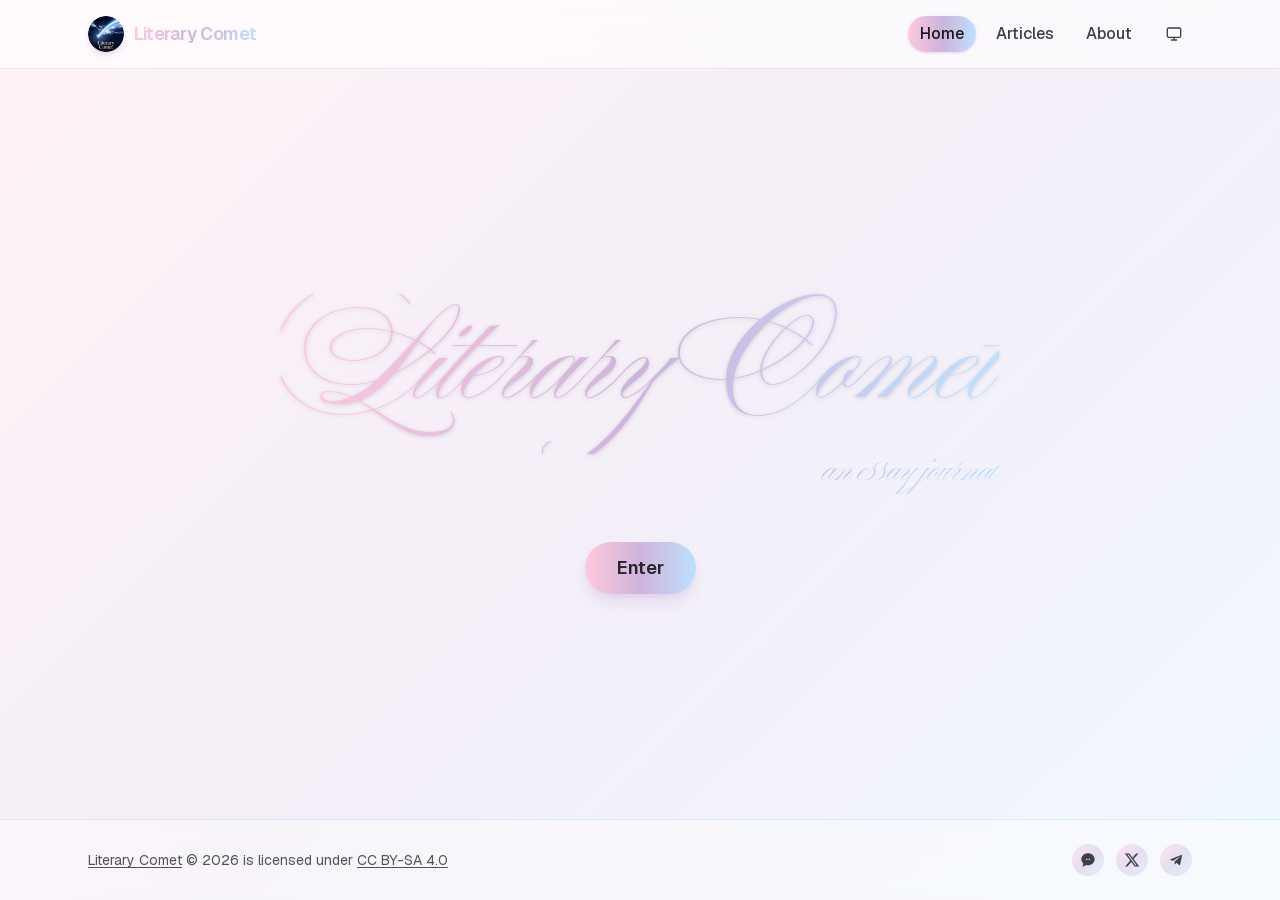
==== index.html @ c0a7fe61 "feat: demo" ====
<!DOCTYPE html><html lang="en" class="geist_a71539c9-module__T19VSG__variable geist_mono_8d43a2aa-module__8Li5zG__variable ballet_9114a01e-module__DjartW__variable h-full antialiased"><head><meta charSet="utf-8"/><meta name="viewport" content="width=device-width, initial-scale=1"/><link rel="preload" href="/_next/static/media/797e433ab948586e-s.p.09zddjkbdep5a.woff2" as="font" crossorigin="" type="font/woff2"/><link rel="preload" href="/_next/static/media/caa3a2e1cccd8315-s.p.09~u27dqhyhd6.woff2" as="font" crossorigin="" type="font/woff2"/><link rel="preload" href="/_next/static/media/e6de1251430617f5-s.p.0yybhx5o7sl2u.woff2" as="font" crossorigin="" type="font/woff2"/><link rel="preload" as="image" href="/_next/static/media/literary_comet_logo_1.0bxui038k_-~m.png"/><link rel="preload" href="https://mirrors.creativecommons.org/presskit/icons/cc.svg" as="image"/><link rel="preload" href="https://mirrors.creativecommons.org/presskit/icons/by.svg" as="image"/><link rel="preload" href="https://mirrors.creativecommons.org/presskit/icons/sa.svg" as="image"/><link rel="stylesheet" href="/_next/static/chunks/10w79g06bsydh.css" data-precedence="next"/><link rel="preload" as="script" fetchPriority="low" href="/_next/static/chunks/0xzyipb4cwgaz.js"/><script src="/_next/static/chunks/0pqt~8bl3ukh4.js" async=""></script><script src="/_next/static/chunks/10z666t7-w_5v.js" async=""></script><script src="/_next/static/chunks/02j8d7.9f.ryz.js" async=""></script><script src="/_next/static/chunks/turbopack-0-f3n~a_x..37.js" async=""></script><script src="/_next/static/chunks/0cckwtq87pnkv.js" async=""></script><script src="/_next/static/chunks/0d3shmwh5_nmn.js" async=""></script><meta name="next-size-adjust" content=""/><title>Literary Comet</title><meta name="description" content="Literary Comet Website"/><link rel="icon" href="/icon.png?icon.164q.~uc8dqx6.png" sizes="256x256" type="image/png"/><link rel="apple-touch-icon" href="/apple-icon.png?apple-icon.0_ggf55qq6rwm.png" sizes="180x180" type="image/png"/><script src="/_next/static/chunks/03~yq9q893hmn.js" noModule=""></script></head><body class="min-h-full flex flex-col"><div hidden=""><!--$--><!--/$--></div><script>((a,b,c,d,e,f,g,h)=>{let i=document.documentElement,j=["light","dark"];function k(b){var c;(Array.isArray(a)?a:[a]).forEach(a=>{let c="class"===a,d=c&&f?e.map(a=>f[a]||a):e;c?(i.classList.remove(...d),i.classList.add(f&&f[b]?f[b]:b)):i.setAttribute(a,b)}),c=b,h&&j.includes(c)&&(i.style.colorScheme=c)}if(d)k(d);else try{let a=localStorage.getItem(b)||c,d=g&&"system"===a?window.matchMedia("(prefers-color-scheme: dark)").matches?"dark":"light":a;k(d)}catch(a){}})("class","theme","system",null,["light","dark"],null,true,true)</script><header class="sticky top-0 z-50 backdrop-blur-xl bg-white/60 dark:bg-black/40 border-b border-brand-pink/60 dark:border-brand-purple/40"><div class="mx-auto max-w-6xl flex items-center justify-between px-6 py-4"><a aria-label="Literary Comet — home" class="flex items-center gap-2.5 group" href="/"><img alt="" width="36" height="36" decoding="async" data-nimg="1" class="h-9 w-9 rounded-full shadow-md shadow-brand-purple/40 transition-transform group-hover:scale-105" style="color:transparent" src="/_next/static/media/literary_comet_logo_1.0bxui038k_-~m.png"/><span class="text-base sm:text-lg font-semibold tracking-tight bg-gradient-to-r from-brand-pink via-brand-purple to-brand-blue bg-clip-text text-transparent">Literary Comet</span></a><div class="flex items-center gap-2 sm:gap-3"><nav class="flex items-center gap-1 sm:gap-2 text-sm sm:text-base font-medium"><a aria-current="page" class="px-3 py-1.5 rounded-full text-zinc-900 dark:text-zinc-900 bg-gradient-to-r from-brand-pink via-brand-purple to-brand-blue shadow-sm shadow-brand-purple/40" href="/">Home</a><a class="px-3 py-1.5 rounded-full text-zinc-700 dark:text-zinc-200 hover:bg-gradient-to-r hover:from-brand-pink/50 hover:via-brand-purple/40 hover:to-brand-blue/50 transition-colors" href="/articles">Articles</a><a class="px-3 py-1.5 rounded-full text-zinc-700 dark:text-zinc-200 hover:bg-gradient-to-r hover:from-brand-pink/50 hover:via-brand-purple/40 hover:to-brand-blue/50 transition-colors" href="/about">About</a></nav><div class="h-9 w-9" aria-hidden="true"></div></div></div></header><main class="flex-1 flex flex-col"><section class="flex-1 flex flex-col items-center justify-center gap-12 px-6 py-24"><div class="mx-auto w-max max-w-full"><h1 class="font-script font-normal whitespace-nowrap leading-tight text-6xl sm:text-8xl md:text-9xl bg-gradient-to-r from-brand-pink via-brand-purple to-brand-blue bg-clip-text text-transparent drop-shadow-sm">Literary Comet</h1><p class="font-script font-normal text-right text-2xl sm:text-3xl md:text-4xl bg-gradient-to-r from-brand-pink via-brand-purple to-brand-blue bg-clip-text text-transparent">an essay journal</p></div><a class="group inline-flex items-center gap-2 rounded-full px-8 py-3 text-base sm:text-lg font-semibold text-zinc-800 dark:text-zinc-900 bg-gradient-to-r from-brand-pink via-brand-purple to-brand-blue shadow-lg shadow-brand-purple/40 hover:shadow-xl hover:shadow-brand-purple/60 hover:-translate-y-0.5 transition" href="/articles">Enter</a></section><!--$--><!--/$--></main><footer class="mt-auto border-t border-brand-blue/60 dark:border-brand-purple/40 bg-white/40 dark:bg-black/30 backdrop-blur-md"><div class="mx-auto max-w-6xl flex flex-col sm:flex-row items-center justify-between gap-4 px-6 py-6 text-sm"><p class="text-zinc-600 dark:text-zinc-400"><a class="underline underline-offset-2 hover:text-brand-purple dark:hover:text-brand-pink transition-colors" href="/">Literary Comet</a> <!-- -->© <!-- -->2026<!-- --> is licensed under<!-- --> <a href="https://creativecommons.org/licenses/by-sa/4.0/" target="_blank" rel="license noopener noreferrer" class="underline underline-offset-2 hover:text-brand-purple dark:hover:text-brand-pink transition-colors">CC BY-SA 4.0</a><img src="https://mirrors.creativecommons.org/presskit/icons/cc.svg" alt="" class="inline align-baseline dark:invert" style="max-width:1em;max-height:1em;margin-left:0.2em"/><img src="https://mirrors.creativecommons.org/presskit/icons/by.svg" alt="" class="inline align-baseline dark:invert" style="max-width:1em;max-height:1em;margin-left:0.2em"/><img src="https://mirrors.creativecommons.org/presskit/icons/sa.svg" alt="" class="inline align-baseline dark:invert" style="max-width:1em;max-height:1em;margin-left:0.2em"/></p><ul class="flex items-center gap-3"><li><a href="#" aria-label="QQ" title="QQ" target="_blank" rel="noopener noreferrer" class="grid place-items-center h-8 w-8 rounded-full text-zinc-700 dark:text-zinc-200 bg-gradient-to-br from-brand-pink/40 via-brand-purple/40 to-brand-blue/40 hover:from-brand-pink hover:via-brand-purple hover:to-brand-blue hover:text-zinc-900 transition-colors"><svg viewBox="0 0 24 24" fill="currentColor" aria-hidden="true" class="h-4 w-4"><path d="M12 2C6.48 2 2 6.04 2 11c0 2.34 1.05 4.46 2.74 6.04L4 22l5.34-2.39c.86.25 1.75.39 2.66.39 5.52 0 10-4.04 10-9S17.52 2 12 2zm-3 8h2v2H9zm4 0h2v2h-2z"></path></svg></a></li><li><a href="#" aria-label="X" title="X" target="_blank" rel="noopener noreferrer" class="grid place-items-center h-8 w-8 rounded-full text-zinc-700 dark:text-zinc-200 bg-gradient-to-br from-brand-pink/40 via-brand-purple/40 to-brand-blue/40 hover:from-brand-pink hover:via-brand-purple hover:to-brand-blue hover:text-zinc-900 transition-colors"><svg viewBox="0 0 24 24" fill="currentColor" aria-hidden="true" class="h-4 w-4"><path d="M18.244 2.25h3.308l-7.227 8.26 8.502 11.24H16.17l-5.214-6.817L4.99 21.75H1.68l7.73-8.835L1.254 2.25H8.08l4.713 6.231 5.451-6.231zm-1.161 17.52h1.833L7.084 4.126H5.117L17.083 19.77z"></path></svg></a></li><li><a href="#" aria-label="Telegram" title="Telegram" target="_blank" rel="noopener noreferrer" class="grid place-items-center h-8 w-8 rounded-full text-zinc-700 dark:text-zinc-200 bg-gradient-to-br from-brand-pink/40 via-brand-purple/40 to-brand-blue/40 hover:from-brand-pink hover:via-brand-purple hover:to-brand-blue hover:text-zinc-900 transition-colors"><svg viewBox="0 0 24 24" fill="currentColor" aria-hidden="true" class="h-4 w-4"><path d="M9.78 18.65l.28-4.23 7.68-6.92c.34-.31-.07-.46-.52-.19L7.74 13.3 3.64 12c-.88-.25-.89-.86.2-1.3l15.97-6.16c.73-.33 1.43.18 1.15 1.3l-2.72 12.81c-.19.91-.74 1.13-1.5.71L12.6 16.3l-1.99 1.93c-.23.23-.42.42-.83.42z"></path></svg></a></li></ul></div></footer><script src="/_next/static/chunks/0xzyipb4cwgaz.js" id="_R_" async=""></script><script>(self.__next_f=self.__next_f||[]).push([0])</script><script>self.__next_f.push([1,"1:\"$Sreact.fragment\"\n2:I[59919,[\"/_next/static/chunks/0cckwtq87pnkv.js\",\"/_next/static/chunks/0d3shmwh5_nmn.js\"],\"default\"]\n3:I[2971,[\"/_next/static/chunks/0cckwtq87pnkv.js\",\"/_next/static/chunks/0d3shmwh5_nmn.js\"],\"default\"]\n4:I[39756,[\"/_next/static/chunks/0cckwtq87pnkv.js\",\"/_next/static/chunks/0d3shmwh5_nmn.js\"],\"default\"]\n5:I[37457,[\"/_next/static/chunks/0cckwtq87pnkv.js\",\"/_next/static/chunks/0d3shmwh5_nmn.js\"],\"default\"]\n6:I[22016,[\"/_next/static/chunks/0cckwtq87pnkv.js\",\"/_next/static/chunks/0d3shmwh5_nmn.js\"],\"\"]\nc:I[68027,[\"/_next/static/chunks/0cckwtq87pnkv.js\",\"/_next/static/chunks/0d3shmwh5_nmn.js\"],\"default\",1]\n:HL[\"/_next/static/chunks/10w79g06bsydh.css\",\"style\"]\n:HL[\"/_next/static/media/797e433ab948586e-s.p.09zddjkbdep5a.woff2\",\"font\",{\"crossOrigin\":\"\",\"type\":\"font/woff2\"}]\n:HL[\"/_next/static/media/caa3a2e1cccd8315-s.p.09~u27dqhyhd6.woff2\",\"font\",{\"crossOrigin\":\"\",\"type\":\"font/woff2\"}]\n:HL[\"/_next/static/media/e6de1251430617f5-s.p.0yybhx5o7sl2u.woff2\",\"font\",{\"crossOrigin\":\"\",\"type\":\"font/woff2\"}]\n:HL[\"https://mirrors.creativecommons.org/presskit/icons/cc.svg\",\"image\"]\n:HL[\"https://mirrors.creativecommons.org/presskit/icons/by.svg\",\"image\"]\n:HL[\"https://mirrors.creativecommons.org/presskit/icons/sa.svg\",\"image\"]\n"])</script><script>self.__next_f.push([1,"0:{\"P\":null,\"c\":[\"\",\"\"],\"q\":\"\",\"i\":false,\"f\":[[[\"\",{\"children\":[\"__PAGE__\",{}]},\"$undefined\",\"$undefined\",16],[[\"$\",\"$1\",\"c\",{\"children\":[[[\"$\",\"link\",\"0\",{\"rel\":\"stylesheet\",\"href\":\"/_next/static/chunks/10w79g06bsydh.css\",\"precedence\":\"next\",\"crossOrigin\":\"$undefined\",\"nonce\":\"$undefined\"}],[\"$\",\"script\",\"script-0\",{\"src\":\"/_next/static/chunks/0cckwtq87pnkv.js\",\"async\":true,\"nonce\":\"$undefined\"}],[\"$\",\"script\",\"script-1\",{\"src\":\"/_next/static/chunks/0d3shmwh5_nmn.js\",\"async\":true,\"nonce\":\"$undefined\"}]],[\"$\",\"html\",null,{\"lang\":\"en\",\"className\":\"geist_a71539c9-module__T19VSG__variable geist_mono_8d43a2aa-module__8Li5zG__variable ballet_9114a01e-module__DjartW__variable h-full antialiased\",\"suppressHydrationWarning\":true,\"children\":[\"$\",\"body\",null,{\"className\":\"min-h-full flex flex-col\",\"suppressHydrationWarning\":true,\"children\":[\"$\",\"$L2\",null,{\"children\":[[\"$\",\"$L3\",null,{}],[\"$\",\"main\",null,{\"className\":\"flex-1 flex flex-col\",\"children\":[\"$\",\"$L4\",null,{\"parallelRouterKey\":\"children\",\"error\":\"$undefined\",\"errorStyles\":\"$undefined\",\"errorScripts\":\"$undefined\",\"template\":[\"$\",\"$L5\",null,{}],\"templateStyles\":\"$undefined\",\"templateScripts\":\"$undefined\",\"notFound\":[[[\"$\",\"title\",null,{\"children\":\"404: This page could not be found.\"}],[\"$\",\"div\",null,{\"style\":{\"fontFamily\":\"system-ui,\\\"Segoe UI\\\",Roboto,Helvetica,Arial,sans-serif,\\\"Apple Color Emoji\\\",\\\"Segoe UI Emoji\\\"\",\"height\":\"100vh\",\"textAlign\":\"center\",\"display\":\"flex\",\"flexDirection\":\"column\",\"alignItems\":\"center\",\"justifyContent\":\"center\"},\"children\":[\"$\",\"div\",null,{\"children\":[[\"$\",\"style\",null,{\"dangerouslySetInnerHTML\":{\"__html\":\"body{color:#000;background:#fff;margin:0}.next-error-h1{border-right:1px solid rgba(0,0,0,.3)}@media (prefers-color-scheme:dark){body{color:#fff;background:#000}.next-error-h1{border-right:1px solid rgba(255,255,255,.3)}}\"}}],[\"$\",\"h1\",null,{\"className\":\"next-error-h1\",\"style\":{\"display\":\"inline-block\",\"margin\":\"0 20px 0 0\",\"padding\":\"0 23px 0 0\",\"fontSize\":24,\"fontWeight\":500,\"verticalAlign\":\"top\",\"lineHeight\":\"49px\"},\"children\":404}],[\"$\",\"div\",null,{\"style\":{\"display\":\"inline-block\"},\"children\":[\"$\",\"h2\",null,{\"style\":{\"fontSize\":14,\"fontWeight\":400,\"lineHeight\":\"49px\",\"margin\":0},\"children\":\"This page could not be found.\"}]}]]}]}]],[]],\"forbidden\":\"$undefined\",\"unauthorized\":\"$undefined\"}]}],[\"$\",\"footer\",null,{\"className\":\"mt-auto border-t border-brand-blue/60 dark:border-brand-purple/40 bg-white/40 dark:bg-black/30 backdrop-blur-md\",\"children\":[\"$\",\"div\",null,{\"className\":\"mx-auto max-w-6xl flex flex-col sm:flex-row items-center justify-between gap-4 px-6 py-6 text-sm\",\"children\":[[\"$\",\"p\",null,{\"className\":\"text-zinc-600 dark:text-zinc-400\",\"children\":[[\"$\",\"$L6\",null,{\"href\":\"/\",\"className\":\"underline underline-offset-2 hover:text-brand-purple dark:hover:text-brand-pink transition-colors\",\"children\":\"Literary Comet\"}],\" \",\"© \",\"2026\",\" is licensed under\",\" \",[\"$\",\"a\",null,{\"href\":\"https://creativecommons.org/licenses/by-sa/4.0/\",\"target\":\"_blank\",\"rel\":\"license noopener noreferrer\",\"className\":\"underline underline-offset-2 hover:text-brand-purple dark:hover:text-brand-pink transition-colors\",\"children\":\"CC BY-SA 4.0\"}],[\"$\",\"img\",null,{\"src\":\"https://mirrors.creativecommons.org/presskit/icons/cc.svg\",\"alt\":\"\",\"className\":\"inline align-baseline dark:invert\",\"style\":{\"maxWidth\":\"1em\",\"maxHeight\":\"1em\",\"marginLeft\":\"0.2em\"}}],[\"$\",\"img\",null,{\"src\":\"https://mirrors.creativecommons.org/presskit/icons/by.svg\",\"alt\":\"\",\"className\":\"inline align-baseline dark:invert\",\"style\":{\"maxWidth\":\"1em\",\"maxHeight\":\"1em\",\"marginLeft\":\"0.2em\"}}],[\"$\",\"img\",null,{\"src\":\"https://mirrors.creativecommons.org/presskit/icons/sa.svg\",\"alt\":\"\",\"className\":\"inline align-baseline dark:invert\",\"style\":{\"maxWidth\":\"1em\",\"maxHeight\":\"1em\",\"marginLeft\":\"0.2em\"}}]]}],[\"$\",\"ul\",null,{\"className\":\"flex items-center gap-3\",\"children\":[[\"$\",\"li\",\"QQ\",{\"children\":[\"$\",\"a\",null,{\"href\":\"#\",\"aria-label\":\"QQ\",\"title\":\"QQ\",\"target\":\"_blank\",\"rel\":\"noopener noreferrer\",\"className\":\"grid place-items-center h-8 w-8 rounded-full text-zinc-700 dark:text-zinc-200 bg-gradient-to-br from-brand-pink/40 via-brand-purple/40 to-brand-blue/40 hover:from-brand-pink hover:via-brand-purple hover:to-brand-blue hover:text-zinc-900 transition-colors\",\"children\":[\"$\",\"svg\",null,{\"viewBox\":\"0 0 24 24\",\"fill\":\"currentColor\",\"aria-hidden\":\"true\",\"className\":\"h-4 w-4\",\"children\":\"$L7\"}]}]}],\"$L8\",\"$L9\"]}]]}]}]]}]}]}]]}],{\"children\":[\"$La\",{},null,false,null]},null,false,null],\"$Lb\",false]],\"m\":\"$undefined\",\"G\":[\"$c\",[\"$Ld\"]],\"S\":true,\"h\":null,\"s\":\"$undefined\",\"l\":\"$undefined\",\"p\":\"$undefined\",\"d\":\"$undefined\",\"b\":\"KMxbvnZATv9M7ktwFZHRw\"}\n"])</script><script>self.__next_f.push([1,"e:I[97367,[\"/_next/static/chunks/0cckwtq87pnkv.js\",\"/_next/static/chunks/0d3shmwh5_nmn.js\"],\"OutletBoundary\"]\nf:\"$Sreact.suspense\"\n11:I[97367,[\"/_next/static/chunks/0cckwtq87pnkv.js\",\"/_next/static/chunks/0d3shmwh5_nmn.js\"],\"ViewportBoundary\"]\n13:I[97367,[\"/_next/static/chunks/0cckwtq87pnkv.js\",\"/_next/static/chunks/0d3shmwh5_nmn.js\"],\"MetadataBoundary\"]\n7:[\"$\",\"path\",null,{\"d\":\"M12 2C6.48 2 2 6.04 2 11c0 2.34 1.05 4.46 2.74 6.04L4 22l5.34-2.39c.86.25 1.75.39 2.66.39 5.52 0 10-4.04 10-9S17.52 2 12 2zm-3 8h2v2H9zm4 0h2v2h-2z\"}]\n8:[\"$\",\"li\",\"X\",{\"children\":[\"$\",\"a\",null,{\"href\":\"#\",\"aria-label\":\"X\",\"title\":\"X\",\"target\":\"_blank\",\"rel\":\"noopener noreferrer\",\"className\":\"grid place-items-center h-8 w-8 rounded-full text-zinc-700 dark:text-zinc-200 bg-gradient-to-br from-brand-pink/40 via-brand-purple/40 to-brand-blue/40 hover:from-brand-pink hover:via-brand-purple hover:to-brand-blue hover:text-zinc-900 transition-colors\",\"children\":[\"$\",\"svg\",null,{\"viewBox\":\"0 0 24 24\",\"fill\":\"currentColor\",\"aria-hidden\":\"true\",\"className\":\"h-4 w-4\",\"children\":[\"$\",\"path\",null,{\"d\":\"M18.244 2.25h3.308l-7.227 8.26 8.502 11.24H16.17l-5.214-6.817L4.99 21.75H1.68l7.73-8.835L1.254 2.25H8.08l4.713 6.231 5.451-6.231zm-1.161 17.52h1.833L7.084 4.126H5.117L17.083 19.77z\"}]}]}]}]\n9:[\"$\",\"li\",\"Telegram\",{\"children\":[\"$\",\"a\",null,{\"href\":\"#\",\"aria-label\":\"Telegram\",\"title\":\"Telegram\",\"target\":\"_blank\",\"rel\":\"noopener noreferrer\",\"className\":\"grid place-items-center h-8 w-8 rounded-full text-zinc-700 dark:text-zinc-200 bg-gradient-to-br from-brand-pink/40 via-brand-purple/40 to-brand-blue/40 hover:from-brand-pink hover:via-brand-purple hover:to-brand-blue hover:text-zinc-900 transition-colors\",\"children\":[\"$\",\"svg\",null,{\"viewBox\":\"0 0 24 24\",\"fill\":\"currentColor\",\"aria-hidden\":\"true\",\"className\":\"h-4 w-4\",\"children\":[\"$\",\"path\",null,{\"d\":\"M9.78 18.65l.28-4.23 7.68-6.92c.34-.31-.07-.46-.52-.19L7.74 13.3 3.64 12c-.88-.25-.89-.86.2-1.3l15.97-6.16c.73-.33 1.43.18 1.15 1.3l-2.72 12.81c-.19.91-.74 1.13-1.5.71L12.6 16.3l-1.99 1.93c-.23.23-.42.42-.83.42z\"}]}]}]}]\na:[\"$\",\"$1\",\"c\",{\"children\":[[\"$\",\"section\",null,{\"className\":\"flex-1 flex flex-col items-center justify-center gap-12 px-6 py-24\",\"children\":[[\"$\",\"div\",null,{\"className\":\"mx-auto w-max max-w-full\",\"children\":[[\"$\",\"h1\",null,{\"className\":\"font-script font-normal whitespace-nowrap leading-tight text-6xl sm:text-8xl md:text-9xl bg-gradient-to-r from-brand-pink via-brand-purple to-brand-blue bg-clip-text text-transparent drop-shadow-sm\",\"children\":\"Literary Comet\"}],[\"$\",\"p\",null,{\"className\":\"font-script font-normal text-right text-2xl sm:text-3xl md:text-4xl bg-gradient-to-r from-brand-pink via-brand-purple to-brand-blue bg-clip-text text-transparent\",\"children\":\"an essay journal\"}]]}],[\"$\",\"$L6\",null,{\"href\":\"/articles\",\"className\":\"group inline-flex items-center gap-2 rounded-full px-8 py-3 text-base sm:text-lg font-semibold text-zinc-800 dark:text-zinc-900 bg-gradient-to-r from-brand-pink via-brand-purple to-brand-blue shadow-lg shadow-brand-purple/40 hover:shadow-xl hover:shadow-brand-purple/60 hover:-translate-y-0.5 transition\",\"children\":\"Enter\"}]]}],null,[\"$\",\"$Le\",null,{\"children\":[\"$\",\"$f\",null,{\"name\":\"Next.MetadataOutlet\",\"children\":\"$@10\"}]}]]}]\nb:[\"$\",\"$1\",\"h\",{\"children\":[null,[\"$\",\"$L11\",null,{\"children\":\"$L12\"}],[\"$\",\"div\",null,{\"hidden\":true,\"children\":[\"$\",\"$L13\",null,{\"children\":[\"$\",\"$f\",null,{\"name\":\"Next.Metadata\",\"children\":\"$L14\"}]}]}],[\"$\",\"meta\",null,{\"name\":\"next-size-adjust\",\"content\":\"\"}]]}]\nd:[\"$\",\"link\",\"0\",{\"rel\":\"stylesheet\",\"href\":\"/_next/static/chunks/10w79g06bsydh.css\",\"precedence\":\"next\",\"crossOrigin\":\"$undefined\",\"nonce\":\"$undefined\"}]\n"])</script><script>self.__next_f.push([1,"12:[[\"$\",\"meta\",\"0\",{\"charSet\":\"utf-8\"}],[\"$\",\"meta\",\"1\",{\"name\":\"viewport\",\"content\":\"width=device-width, initial-scale=1\"}]]\n"])</script><script>self.__next_f.push([1,"15:I[27201,[\"/_next/static/chunks/0cckwtq87pnkv.js\",\"/_next/static/chunks/0d3shmwh5_nmn.js\"],\"IconMark\"]\n10:null\n14:[[\"$\",\"title\",\"0\",{\"children\":\"Literary Comet\"}],[\"$\",\"meta\",\"1\",{\"name\":\"description\",\"content\":\"Literary Comet Website\"}],[\"$\",\"link\",\"2\",{\"rel\":\"icon\",\"href\":\"/icon.png?icon.164q.~uc8dqx6.png\",\"sizes\":\"256x256\",\"type\":\"image/png\"}],[\"$\",\"link\",\"3\",{\"rel\":\"apple-touch-icon\",\"href\":\"/apple-icon.png?apple-icon.0_ggf55qq6rwm.png\",\"sizes\":\"180x180\",\"type\":\"image/png\"}],[\"$\",\"$L15\",\"4\",{}]]\n"])</script></body></html>
---- _next/static/chunks/10w79g06bsydh.css ----
@font-face{font-family:Geist;font-style:normal;font-weight:100 900;font-display:swap;src:url(../media/fef07dbb0973bf53-s.12tyk43_3sh9u.woff2)format("woff2");unicode-range:U+460-52F,U+1C80-1C8A,U+20B4,U+2DE0-2DFF,U+A640-A69F,U+FE2E-FE2F}@font-face{font-family:Geist;font-style:normal;font-weight:100 900;font-display:swap;src:url(../media/8a480f0b521d4e75-s.0jzbimsg8vl84.woff2)format("woff2");unicode-range:U+301,U+400-45F,U+490-491,U+4B0-4B1,U+2116}@font-face{font-family:Geist;font-style:normal;font-weight:100 900;font-display:swap;src:url(../media/53b9e256198e5412-s.0-wfv7uh4i7h9.woff2)format("woff2");unicode-range:U+102-103,U+110-111,U+128-129,U+168-169,U+1A0-1A1,U+1AF-1B0,U+300-301,U+303-304,U+308-309,U+323,U+329,U+1EA0-1EF9,U+20AB}@font-face{font-family:Geist;font-style:normal;font-weight:100 900;font-display:swap;src:url(../media/7178b3e590c64307-s.0nx0ww8fni_q3.woff2)format("woff2");unicode-range:U+100-2BA,U+2BD-2C5,U+2C7-2CC,U+2CE-2D7,U+2DD-2FF,U+304,U+308,U+329,U+1D00-1DBF,U+1E00-1E9F,U+1EF2-1EFF,U+2020,U+20A0-20AB,U+20AD-20C0,U+2113,U+2C60-2C7F,U+A720-A7FF}@font-face{font-family:Geist;font-style:normal;font-weight:100 900;font-display:swap;src:url(../media/caa3a2e1cccd8315-s.p.09~u27dqhyhd6.woff2)format("woff2");unicode-range:U+??,U+131,U+152-153,U+2BB-2BC,U+2C6,U+2DA,U+2DC,U+304,U+308,U+329,U+2000-206F,U+20AC,U+2122,U+2191,U+2193,U+2212,U+2215,U+FEFF,U+FFFD}@font-face{font-family:Geist Fallback;src:local(Arial);ascent-override:95.94%;descent-override:28.16%;line-gap-override:0.0%;size-adjust:104.76%}.geist_a71539c9-module__T19VSG__className{font-family:Geist,Geist Fallback;font-style:normal}.geist_a71539c9-module__T19VSG__variable{--font-geist-sans:"Geist", "Geist Fallback"}
@font-face{font-family:Geist Mono;font-style:normal;font-weight:100 900;font-display:swap;src:url(../media/5ce348bf30bf5439-s.0ee55_hj9qcer.woff2)format("woff2");unicode-range:U+460-52F,U+1C80-1C8A,U+20B4,U+2DE0-2DFF,U+A640-A69F,U+FE2E-FE2F}@font-face{font-family:Geist Mono;font-style:normal;font-weight:100 900;font-display:swap;src:url(../media/4fa387ec64143e14-s.0.qu-9752pffj.woff2)format("woff2");unicode-range:U+301,U+400-45F,U+490-491,U+4B0-4B1,U+2116}@font-face{font-family:Geist Mono;font-style:normal;font-weight:100 900;font-display:swap;src:url(../media/6306c77e7c8268e4-s.0mao5jbfbduzp.woff2)format("woff2");unicode-range:U+2000-2001,U+2004-2008,U+200A,U+23B8-23BD,U+2500-259F}@font-face{font-family:Geist Mono;font-style:normal;font-weight:100 900;font-display:swap;src:url(../media/7d817b4c03b0c5f1-s.0uzt.a6d44yda.woff2)format("woff2");unicode-range:U+102-103,U+110-111,U+128-129,U+168-169,U+1A0-1A1,U+1AF-1B0,U+300-301,U+303-304,U+308-309,U+323,U+329,U+1EA0-1EF9,U+20AB}@font-face{font-family:Geist Mono;font-style:normal;font-weight:100 900;font-display:swap;src:url(../media/bbc41e54d2fcbd21-s.0mvwgmnhv29no.woff2)format("woff2");unicode-range:U+100-2BA,U+2BD-2C5,U+2C7-2CC,U+2CE-2D7,U+2DD-2FF,U+304,U+308,U+329,U+1D00-1DBF,U+1E00-1E9F,U+1EF2-1EFF,U+2020,U+20A0-20AB,U+20AD-20C0,U+2113,U+2C60-2C7F,U+A720-A7FF}@font-face{font-family:Geist Mono;font-style:normal;font-weight:100 900;font-display:swap;src:url(../media/797e433ab948586e-s.p.09zddjkbdep5a.woff2)format("woff2");unicode-range:U+??,U+131,U+152-153,U+2BB-2BC,U+2C6,U+2DA,U+2DC,U+304,U+308,U+329,U+2000-206F,U+20AC,U+2122,U+2191,U+2193,U+2212,U+2215,U+FEFF,U+FFFD}@font-face{font-family:Geist Mono Fallback;src:local(Arial);ascent-override:74.67%;descent-override:21.92%;line-gap-override:0.0%;size-adjust:134.59%}.geist_mono_8d43a2aa-module__8Li5zG__className{font-family:Geist Mono,Geist Mono Fallback;font-style:normal}.geist_mono_8d43a2aa-module__8Li5zG__variable{--font-geist-mono:"Geist Mono", "Geist Mono Fallback"}
@font-face{font-family:Ballet;font-style:normal;font-weight:400;font-display:swap;src:url(../media/7ba943eb61bdb58e-s.0.lzb20~y.vw0.woff2)format("woff2");unicode-range:U+102-103,U+110-111,U+128-129,U+168-169,U+1A0-1A1,U+1AF-1B0,U+300-301,U+303-304,U+308-309,U+323,U+329,U+1EA0-1EF9,U+20AB}@font-face{font-family:Ballet;font-style:normal;font-weight:400;font-display:swap;src:url(../media/6214a8abe26a8e3d-s.0dgolwikwjacm.woff2)format("woff2");unicode-range:U+100-2BA,U+2BD-2C5,U+2C7-2CC,U+2CE-2D7,U+2DD-2FF,U+304,U+308,U+329,U+1D00-1DBF,U+1E00-1E9F,U+1EF2-1EFF,U+2020,U+20A0-20AB,U+20AD-20C0,U+2113,U+2C60-2C7F,U+A720-A7FF}@font-face{font-family:Ballet;font-style:normal;font-weight:400;font-display:swap;src:url(../media/e6de1251430617f5-s.p.0yybhx5o7sl2u.woff2)format("woff2");unicode-range:U+??,U+131,U+152-153,U+2BB-2BC,U+2C6,U+2DA,U+2DC,U+304,U+308,U+329,U+2000-206F,U+20AC,U+2122,U+2191,U+2193,U+2212,U+2215,U+FEFF,U+FFFD}@font-face{font-family:Ballet Fallback;src:local(Arial);ascent-override:155.96%;descent-override:106.27%;line-gap-override:0.0%;size-adjust:72.45%}.ballet_9114a01e-module__DjartW__className{font-family:Ballet,Ballet Fallback;font-style:normal;font-weight:400}.ballet_9114a01e-module__DjartW__variable{--font-ballet:"Ballet", "Ballet Fallback"}
@layer properties{@supports (((-webkit-hyphens:none)) and (not (margin-trim:inline))) or ((-moz-orient:inline) and (not (color:rgb(from red r g b)))){*,:before,:after,::backdrop{--tw-space-y-reverse:0;--tw-border-style:solid;--tw-gradient-position:initial;--tw-gradient-from:#0000;--tw-gradient-via:#0000;--tw-gradient-to:#0000;--tw-gradient-stops:initial;--tw-gradient-via-stops:initial;--tw-gradient-from-position:0%;--tw-gradient-via-position:50%;--tw-gradient-to-position:100%;--tw-leading:initial;--tw-font-weight:initial;--tw-tracking:initial;--tw-shadow:0 0 #0000;--tw-shadow-color:initial;--tw-shadow-alpha:100%;--tw-inset-shadow:0 0 #0000;--tw-inset-shadow-color:initial;--tw-inset-shadow-alpha:100%;--tw-ring-color:initial;--tw-ring-shadow:0 0 #0000;--tw-inset-ring-color:initial;--tw-inset-ring-shadow:0 0 #0000;--tw-ring-inset:initial;--tw-ring-offset-width:0px;--tw-ring-offset-color:#fff;--tw-ring-offset-shadow:0 0 #0000;--tw-blur:initial;--tw-brightness:initial;--tw-contrast:initial;--tw-grayscale:initial;--tw-hue-rotate:initial;--tw-invert:initial;--tw-opacity:initial;--tw-saturate:initial;--tw-sepia:initial;--tw-drop-shadow:initial;--tw-drop-shadow-color:initial;--tw-drop-shadow-alpha:100%;--tw-drop-shadow-size:initial;--tw-backdrop-blur:initial;--tw-backdrop-brightness:initial;--tw-backdrop-contrast:initial;--tw-backdrop-grayscale:initial;--tw-backdrop-hue-rotate:initial;--tw-backdrop-invert:initial;--tw-backdrop-opacity:initial;--tw-backdrop-saturate:initial;--tw-backdrop-sepia:initial;--tw-duration:initial;--tw-scale-x:1;--tw-scale-y:1;--tw-scale-z:1;--tw-translate-x:0;--tw-translate-y:0;--tw-translate-z:0}}}@layer theme{:root,:host{--color-zinc-100:#f4f4f5;--color-zinc-200:#e4e4e7;--color-zinc-300:#d4d4d8;--color-zinc-400:#9f9fa9;--color-zinc-500:#71717b;--color-zinc-600:#52525c;--color-zinc-700:#3f3f46;--color-zinc-800:#27272a;--color-zinc-900:#18181b;--color-black:#000;--color-white:#fff;--spacing:.25rem;--container-xs:20rem;--container-2xl:42rem;--container-4xl:56rem;--container-6xl:72rem;--text-xs:.75rem;--text-xs--line-height:calc(1 / .75);--text-sm:.875rem;--text-sm--line-height:calc(1.25 / .875);--text-base:1rem;--text-base--line-height:calc(1.5 / 1);--text-lg:1.125rem;--text-lg--line-height:calc(1.75 / 1.125);--text-2xl:1.5rem;--text-2xl--line-height:calc(2 / 1.5);--text-3xl:1.875rem;--text-3xl--line-height:calc(2.25 / 1.875);--text-4xl:2.25rem;--text-4xl--line-height:calc(2.5 / 2.25);--text-5xl:3rem;--text-5xl--line-height:1;--text-6xl:3.75rem;--text-6xl--line-height:1;--text-7xl:4.5rem;--text-7xl--line-height:1;--text-8xl:6rem;--text-8xl--line-height:1;--text-9xl:8rem;--text-9xl--line-height:1;--font-weight-normal:400;--font-weight-medium:500;--font-weight-semibold:600;--font-weight-bold:700;--font-weight-black:900;--tracking-tight:-.025em;--tracking-wider:.05em;--leading-tight:1.25;--leading-relaxed:1.625;--radius-xl:.75rem;--drop-shadow-sm:0 1px 2px #00000026;--blur-md:12px;--blur-xl:24px;--default-transition-duration:.15s;--default-transition-timing-function:cubic-bezier(.4, 0, .2, 1);--default-font-family:var(--font-geist-sans);--default-mono-font-family:var(--font-geist-mono);--color-brand-purple:var(--brand-purple);--font-script:var(--font-ballet)}@supports (color:lab(0% 0 0)){:root,:host{--color-zinc-100:lab(96.1634% .0993311 -.364041);--color-zinc-200:lab(90.6853% .399232 -1.45452);--color-zinc-300:lab(84.9837% .601262 -2.17986);--color-zinc-400:lab(65.6464% 1.53497 -5.42429);--color-zinc-500:lab(47.8878% 1.65477 -5.77283);--color-zinc-600:lab(35.1166% 1.78212 -6.1173);--color-zinc-700:lab(26.8019% 1.35387 -4.68303);--color-zinc-800:lab(15.7305% .613764 -2.16959);--color-zinc-900:lab(8.30603% .618205 -2.16572)}}}@layer base{*,:after,:before,::backdrop{box-sizing:border-box;border:0 solid;margin:0;padding:0}::file-selector-button{box-sizing:border-box;border:0 solid;margin:0;padding:0}html,:host{-webkit-text-size-adjust:100%;tab-size:4;line-height:1.5;font-family:var(--default-font-family,ui-sans-serif, system-ui, sans-serif, "Apple Color Emoji", "Segoe UI Emoji", "Segoe UI Symbol", "Noto Color Emoji");font-feature-settings:var(--default-font-feature-settings,normal);font-variation-settings:var(--default-font-variation-settings,normal);-webkit-tap-highlight-color:transparent}hr{height:0;color:inherit;border-top-width:1px}abbr:where([title]){-webkit-text-decoration:underline dotted;text-decoration:underline dotted}h1,h2,h3,h4,h5,h6{font-size:inherit;font-weight:inherit}a{color:inherit;-webkit-text-decoration:inherit;-webkit-text-decoration:inherit;-webkit-text-decoration:inherit;-webkit-text-decoration:inherit;text-decoration:inherit}b,strong{font-weight:bolder}code,kbd,samp,pre{font-family:var(--default-mono-font-family,ui-monospace, SFMono-Regular, Menlo, Monaco, Consolas, "Liberation Mono", "Courier New", monospace);font-feature-settings:var(--default-mono-font-feature-settings,normal);font-variation-settings:var(--default-mono-font-variation-settings,normal);font-size:1em}small{font-size:80%}sub,sup{vertical-align:baseline;font-size:75%;line-height:0;position:relative}sub{bottom:-.25em}sup{top:-.5em}table{text-indent:0;border-color:inherit;border-collapse:collapse}:-moz-focusring{outline:auto}progress{vertical-align:baseline}summary{display:list-item}ol,ul,menu{list-style:none}img,svg,video,canvas,audio,iframe,embed,object{vertical-align:middle;display:block}img,video{max-width:100%;height:auto}button,input,select,optgroup,textarea{font:inherit;font-feature-settings:inherit;font-variation-settings:inherit;letter-spacing:inherit;color:inherit;opacity:1;background-color:#0000;border-radius:0}::file-selector-button{font:inherit;font-feature-settings:inherit;font-variation-settings:inherit;letter-spacing:inherit;color:inherit;opacity:1;background-color:#0000;border-radius:0}:where(select:is([multiple],[size])) optgroup{font-weight:bolder}:where(select:is([multiple],[size])) optgroup option{padding-inline-start:20px}::file-selector-button{margin-inline-end:4px}::placeholder{opacity:1}@supports (not ((-webkit-appearance:-apple-pay-button))) or (contain-intrinsic-size:1px){::placeholder{color:currentColor}@supports (color:color-mix(in lab, red, red)){::placeholder{color:color-mix(in oklab, currentcolor 50%, transparent)}}}textarea{resize:vertical}::-webkit-search-decoration{-webkit-appearance:none}::-webkit-date-and-time-value{min-height:1lh;text-align:inherit}::-webkit-datetime-edit{display:inline-flex}::-webkit-datetime-edit-fields-wrapper{padding:0}::-webkit-datetime-edit{padding-block:0}::-webkit-datetime-edit-year-field{padding-block:0}::-webkit-datetime-edit-month-field{padding-block:0}::-webkit-datetime-edit-day-field{padding-block:0}::-webkit-datetime-edit-hour-field{padding-block:0}::-webkit-datetime-edit-minute-field{padding-block:0}::-webkit-datetime-edit-second-field{padding-block:0}::-webkit-datetime-edit-millisecond-field{padding-block:0}::-webkit-datetime-edit-meridiem-field{padding-block:0}::-webkit-calendar-picker-indicator{line-height:1}:-moz-ui-invalid{box-shadow:none}button,input:where([type=button],[type=reset],[type=submit]){appearance:button}::file-selector-button{appearance:button}::-webkit-inner-spin-button{height:auto}::-webkit-outer-spin-button{height:auto}[hidden]:where(:not([hidden=until-found])){display:none!important}}@layer components;@layer utilities{.pointer-events-auto{pointer-events:auto}.pointer-events-none{pointer-events:none}.visible{visibility:visible}.absolute{position:absolute}.fixed{position:fixed}.relative{position:relative}.static{position:static}.sticky{position:sticky}.top-0{top:calc(var(--spacing) * 0)}.top-24{top:calc(var(--spacing) * 24)}.right-0{right:calc(var(--spacing) * 0)}.right-6{right:calc(var(--spacing) * 6)}.bottom-6{bottom:calc(var(--spacing) * 6)}.z-40{z-index:40}.z-50{z-index:50}.container{width:100%}@media (min-width:40rem){.container{max-width:40rem}}@media (min-width:48rem){.container{max-width:48rem}}@media (min-width:64rem){.container{max-width:64rem}}@media (min-width:80rem){.container{max-width:80rem}}@media (min-width:96rem){.container{max-width:96rem}}.mx-auto{margin-inline:auto}.mt-0\.5{margin-top:calc(var(--spacing) * .5)}.mt-2{margin-top:calc(var(--spacing) * 2)}.mt-3{margin-top:calc(var(--spacing) * 3)}.mt-4{margin-top:calc(var(--spacing) * 4)}.mt-12{margin-top:calc(var(--spacing) * 12)}.mt-16{margin-top:calc(var(--spacing) * 16)}.mt-auto{margin-top:auto}.mb-3{margin-bottom:calc(var(--spacing) * 3)}.mb-8{margin-bottom:calc(var(--spacing) * 8)}.mb-10{margin-bottom:calc(var(--spacing) * 10)}.ml-auto{margin-left:auto}.line-clamp-2{-webkit-line-clamp:2;-webkit-box-orient:vertical;display:-webkit-box;overflow:hidden}.line-clamp-3{-webkit-line-clamp:3;-webkit-box-orient:vertical;display:-webkit-box;overflow:hidden}.block{display:block}.contents{display:contents}.flex{display:flex}.grid{display:grid}.hidden{display:none}.inline{display:inline}.inline-flex{display:inline-flex}.h-4{height:calc(var(--spacing) * 4)}.h-5{height:calc(var(--spacing) * 5)}.h-6{height:calc(var(--spacing) * 6)}.h-7{height:calc(var(--spacing) * 7)}.h-8{height:calc(var(--spacing) * 8)}.h-9{height:calc(var(--spacing) * 9)}.h-12{height:calc(var(--spacing) * 12)}.h-16{height:calc(var(--spacing) * 16)}.h-full{height:100%}.max-h-\[calc\(100vh-7rem\)\]{max-height:calc(100vh - 7rem)}.min-h-full{min-height:100%}.w-4{width:calc(var(--spacing) * 4)}.w-5{width:calc(var(--spacing) * 5)}.w-6{width:calc(var(--spacing) * 6)}.w-7{width:calc(var(--spacing) * 7)}.w-8{width:calc(var(--spacing) * 8)}.w-9{width:calc(var(--spacing) * 9)}.w-12{width:calc(var(--spacing) * 12)}.w-16{width:calc(var(--spacing) * 16)}.w-36{width:calc(var(--spacing) * 36)}.w-full{width:100%}.w-max{width:max-content}.max-w-2xl{max-width:var(--container-2xl)}.max-w-4xl{max-width:var(--container-4xl)}.max-w-6xl{max-width:var(--container-6xl)}.max-w-full{max-width:100%}.max-w-xs{max-width:var(--container-xs)}.flex-1{flex:1}.grid-cols-1{grid-template-columns:repeat(1,minmax(0,1fr))}.flex-col{flex-direction:column}.flex-col-reverse{flex-direction:column-reverse}.flex-wrap{flex-wrap:wrap}.place-items-center{place-items:center}.items-baseline{align-items:baseline}.items-center{align-items:center}.items-start{align-items:flex-start}.justify-between{justify-content:space-between}.justify-center{justify-content:center}.gap-1{gap:calc(var(--spacing) * 1)}.gap-2{gap:calc(var(--spacing) * 2)}.gap-2\.5{gap:calc(var(--spacing) * 2.5)}.gap-3{gap:calc(var(--spacing) * 3)}.gap-4{gap:calc(var(--spacing) * 4)}.gap-8{gap:calc(var(--spacing) * 8)}.gap-10{gap:calc(var(--spacing) * 10)}.gap-12{gap:calc(var(--spacing) * 12)}:where(.space-y-1\.5>:not(:last-child)){--tw-space-y-reverse:0;margin-block-start:calc(calc(var(--spacing) * 1.5) * var(--tw-space-y-reverse));margin-block-end:calc(calc(var(--spacing) * 1.5) * calc(1 - var(--tw-space-y-reverse)))}:where(.space-y-5>:not(:last-child)){--tw-space-y-reverse:0;margin-block-start:calc(calc(var(--spacing) * 5) * var(--tw-space-y-reverse));margin-block-end:calc(calc(var(--spacing) * 5) * calc(1 - var(--tw-space-y-reverse)))}:where(.space-y-10>:not(:last-child)){--tw-space-y-reverse:0;margin-block-start:calc(calc(var(--spacing) * 10) * var(--tw-space-y-reverse));margin-block-end:calc(calc(var(--spacing) * 10) * calc(1 - var(--tw-space-y-reverse)))}.gap-x-3{column-gap:calc(var(--spacing) * 3)}.gap-y-1{row-gap:calc(var(--spacing) * 1)}.truncate{text-overflow:ellipsis;white-space:nowrap;overflow:hidden}.overflow-auto{overflow:auto}.overflow-hidden{overflow:hidden}.rounded{border-radius:.25rem}.rounded-full{border-radius:3.40282e38px}.rounded-xl{border-radius:var(--radius-xl)}.border{border-style:var(--tw-border-style);border-width:1px}.border-t{border-top-style:var(--tw-border-style);border-top-width:1px}.border-b{border-bottom-style:var(--tw-border-style);border-bottom-width:1px}.border-l{border-left-style:var(--tw-border-style);border-left-width:1px}.border-brand-blue,.border-brand-blue\/40{border-color:var(--brand-blue)}@supports (color:color-mix(in lab, red, red)){.border-brand-blue\/40{border-color:color-mix(in oklab, var(--brand-blue) 40%, transparent)}}.border-brand-blue\/60{border-color:var(--brand-blue)}@supports (color:color-mix(in lab, red, red)){.border-brand-blue\/60{border-color:color-mix(in oklab, var(--brand-blue) 60%, transparent)}}.border-brand-pink\/60{border-color:var(--brand-pink)}@supports (color:color-mix(in lab, red, red)){.border-brand-pink\/60{border-color:color-mix(in oklab, var(--brand-pink) 60%, transparent)}}.border-brand-purple\/20{border-color:var(--brand-purple)}@supports (color:color-mix(in lab, red, red)){.border-brand-purple\/20{border-color:color-mix(in oklab, var(--brand-purple) 20%, transparent)}}.border-brand-purple\/30{border-color:var(--brand-purple)}@supports (color:color-mix(in lab, red, red)){.border-brand-purple\/30{border-color:color-mix(in oklab, var(--brand-purple) 30%, transparent)}}.border-brand-purple\/40{border-color:var(--brand-purple)}@supports (color:color-mix(in lab, red, red)){.border-brand-purple\/40{border-color:color-mix(in oklab, var(--brand-purple) 40%, transparent)}}.bg-brand-blue\/40{background-color:var(--brand-blue)}@supports (color:color-mix(in lab, red, red)){.bg-brand-blue\/40{background-color:color-mix(in oklab, var(--brand-blue) 40%, transparent)}}.bg-brand-pink,.bg-brand-pink\/30{background-color:var(--brand-pink)}@supports (color:color-mix(in lab, red, red)){.bg-brand-pink\/30{background-color:color-mix(in oklab, var(--brand-pink) 30%, transparent)}}.bg-brand-purple\/40{background-color:var(--brand-purple)}@supports (color:color-mix(in lab, red, red)){.bg-brand-purple\/40{background-color:color-mix(in oklab, var(--brand-purple) 40%, transparent)}}.bg-white\/40{background-color:#fff6}@supports (color:color-mix(in lab, red, red)){.bg-white\/40{background-color:color-mix(in oklab, var(--color-white) 40%, transparent)}}.bg-white\/60{background-color:#fff9}@supports (color:color-mix(in lab, red, red)){.bg-white\/60{background-color:color-mix(in oklab, var(--color-white) 60%, transparent)}}.bg-white\/70{background-color:#ffffffb3}@supports (color:color-mix(in lab, red, red)){.bg-white\/70{background-color:color-mix(in oklab, var(--color-white) 70%, transparent)}}.bg-white\/95{background-color:#fffffff2}@supports (color:color-mix(in lab, red, red)){.bg-white\/95{background-color:color-mix(in oklab, var(--color-white) 95%, transparent)}}.bg-gradient-to-br{--tw-gradient-position:to bottom right in oklab;background-image:linear-gradient(var(--tw-gradient-stops))}.bg-gradient-to-r{--tw-gradient-position:to right in oklab;background-image:linear-gradient(var(--tw-gradient-stops))}.from-brand-pink{--tw-gradient-from:var(--brand-pink);--tw-gradient-stops:var(--tw-gradient-via-stops,var(--tw-gradient-position), var(--tw-gradient-from) var(--tw-gradient-from-position), var(--tw-gradient-to) var(--tw-gradient-to-position))}.from-brand-pink\/40{--tw-gradient-from:var(--brand-pink)}@supports (color:color-mix(in lab, red, red)){.from-brand-pink\/40{--tw-gradient-from:color-mix(in oklab, var(--brand-pink) 40%, transparent)}}.from-brand-pink\/40{--tw-gradient-stops:var(--tw-gradient-via-stops,var(--tw-gradient-position), var(--tw-gradient-from) var(--tw-gradient-from-position), var(--tw-gradient-to) var(--tw-gradient-to-position))}.from-brand-purple{--tw-gradient-from:var(--brand-purple);--tw-gradient-stops:var(--tw-gradient-via-stops,var(--tw-gradient-position), var(--tw-gradient-from) var(--tw-gradient-from-position), var(--tw-gradient-to) var(--tw-gradient-to-position))}.via-brand-purple{--tw-gradient-via:var(--brand-purple);--tw-gradient-via-stops:var(--tw-gradient-position), var(--tw-gradient-from) var(--tw-gradient-from-position), var(--tw-gradient-via) var(--tw-gradient-via-position), var(--tw-gradient-to) var(--tw-gradient-to-position);--tw-gradient-stops:var(--tw-gradient-via-stops)}.via-brand-purple\/40{--tw-gradient-via:var(--brand-purple)}@supports (color:color-mix(in lab, red, red)){.via-brand-purple\/40{--tw-gradient-via:color-mix(in oklab, var(--brand-purple) 40%, transparent)}}.via-brand-purple\/40{--tw-gradient-via-stops:var(--tw-gradient-position), var(--tw-gradient-from) var(--tw-gradient-from-position), var(--tw-gradient-via) var(--tw-gradient-via-position), var(--tw-gradient-to) var(--tw-gradient-to-position);--tw-gradient-stops:var(--tw-gradient-via-stops)}.to-brand-blue{--tw-gradient-to:var(--brand-blue);--tw-gradient-stops:var(--tw-gradient-via-stops,var(--tw-gradient-position), var(--tw-gradient-from) var(--tw-gradient-from-position), var(--tw-gradient-to) var(--tw-gradient-to-position))}.to-brand-blue\/40{--tw-gradient-to:var(--brand-blue)}@supports (color:color-mix(in lab, red, red)){.to-brand-blue\/40{--tw-gradient-to:color-mix(in oklab, var(--brand-blue) 40%, transparent)}}.to-brand-blue\/40{--tw-gradient-stops:var(--tw-gradient-via-stops,var(--tw-gradient-position), var(--tw-gradient-from) var(--tw-gradient-from-position), var(--tw-gradient-to) var(--tw-gradient-to-position))}.bg-clip-text{-webkit-background-clip:text;background-clip:text}.px-1\.5{padding-inline:calc(var(--spacing) * 1.5)}.px-2{padding-inline:calc(var(--spacing) * 2)}.px-3{padding-inline:calc(var(--spacing) * 3)}.px-4{padding-inline:calc(var(--spacing) * 4)}.px-6{padding-inline:calc(var(--spacing) * 6)}.px-8{padding-inline:calc(var(--spacing) * 8)}.py-0\.5{padding-block:calc(var(--spacing) * .5)}.py-1{padding-block:calc(var(--spacing) * 1)}.py-1\.5{padding-block:calc(var(--spacing) * 1.5)}.py-2{padding-block:calc(var(--spacing) * 2)}.py-3{padding-block:calc(var(--spacing) * 3)}.py-4{padding-block:calc(var(--spacing) * 4)}.py-6{padding-block:calc(var(--spacing) * 6)}.py-10{padding-block:calc(var(--spacing) * 10)}.py-16{padding-block:calc(var(--spacing) * 16)}.py-24{padding-block:calc(var(--spacing) * 24)}.pt-6{padding-top:calc(var(--spacing) * 6)}.pt-12{padding-top:calc(var(--spacing) * 12)}.pb-8{padding-bottom:calc(var(--spacing) * 8)}.pl-3{padding-left:calc(var(--spacing) * 3)}.text-center{text-align:center}.text-right{text-align:right}.align-baseline{vertical-align:baseline}.font-script{font-family:var(--font-ballet)}.text-2xl{font-size:var(--text-2xl);line-height:var(--tw-leading,var(--text-2xl--line-height))}.text-3xl{font-size:var(--text-3xl);line-height:var(--tw-leading,var(--text-3xl--line-height))}.text-5xl{font-size:var(--text-5xl);line-height:var(--tw-leading,var(--text-5xl--line-height))}.text-6xl{font-size:var(--text-6xl);line-height:var(--tw-leading,var(--text-6xl--line-height))}.text-base{font-size:var(--text-base);line-height:var(--tw-leading,var(--text-base--line-height))}.text-sm{font-size:var(--text-sm);line-height:var(--tw-leading,var(--text-sm--line-height))}.text-xs{font-size:var(--text-xs);line-height:var(--tw-leading,var(--text-xs--line-height))}.leading-relaxed{--tw-leading:var(--leading-relaxed);line-height:var(--leading-relaxed)}.leading-tight{--tw-leading:var(--leading-tight);line-height:var(--leading-tight)}.font-black{--tw-font-weight:var(--font-weight-black);font-weight:var(--font-weight-black)}.font-bold{--tw-font-weight:var(--font-weight-bold);font-weight:var(--font-weight-bold)}.font-medium{--tw-font-weight:var(--font-weight-medium);font-weight:var(--font-weight-medium)}.font-normal{--tw-font-weight:var(--font-weight-normal);font-weight:var(--font-weight-normal)}.font-semibold{--tw-font-weight:var(--font-weight-semibold);font-weight:var(--font-weight-semibold)}.tracking-tight{--tw-tracking:var(--tracking-tight);letter-spacing:var(--tracking-tight)}.tracking-wider{--tw-tracking:var(--tracking-wider);letter-spacing:var(--tracking-wider)}.whitespace-nowrap{white-space:nowrap}.text-transparent{color:#0000}.text-zinc-400{color:var(--color-zinc-400)}.text-zinc-500{color:var(--color-zinc-500)}.text-zinc-600{color:var(--color-zinc-600)}.text-zinc-700{color:var(--color-zinc-700)}.text-zinc-800{color:var(--color-zinc-800)}.text-zinc-900{color:var(--color-zinc-900)}.uppercase{text-transform:uppercase}.underline{text-decoration-line:underline}.underline-offset-2{text-underline-offset:2px}.antialiased{-webkit-font-smoothing:antialiased;-moz-osx-font-smoothing:grayscale}.opacity-0{opacity:0}.opacity-100{opacity:1}.shadow-lg{--tw-shadow:0 10px 15px -3px var(--tw-shadow-color,#0000001a), 0 4px 6px -4px var(--tw-shadow-color,#0000001a);box-shadow:var(--tw-inset-shadow), var(--tw-inset-ring-shadow), var(--tw-ring-offset-shadow), var(--tw-ring-shadow), var(--tw-shadow)}.shadow-md{--tw-shadow:0 4px 6px -1px var(--tw-shadow-color,#0000001a), 0 2px 4px -2px var(--tw-shadow-color,#0000001a);box-shadow:var(--tw-inset-shadow), var(--tw-inset-ring-shadow), var(--tw-ring-offset-shadow), var(--tw-ring-shadow), var(--tw-shadow)}.shadow-sm{--tw-shadow:0 1px 3px 0 var(--tw-shadow-color,#0000001a), 0 1px 2px -1px var(--tw-shadow-color,#0000001a);box-shadow:var(--tw-inset-shadow), var(--tw-inset-ring-shadow), var(--tw-ring-offset-shadow), var(--tw-ring-shadow), var(--tw-shadow)}.shadow-brand-purple\/30{--tw-shadow-color:var(--brand-purple)}@supports (color:color-mix(in lab, red, red)){.shadow-brand-purple\/30{--tw-shadow-color:color-mix(in oklab, color-mix(in oklab, var(--brand-purple) 30%, transparent) var(--tw-shadow-alpha), transparent)}}.shadow-brand-purple\/40{--tw-shadow-color:var(--brand-purple)}@supports (color:color-mix(in lab, red, red)){.shadow-brand-purple\/40{--tw-shadow-color:color-mix(in oklab, color-mix(in oklab, var(--brand-purple) 40%, transparent) var(--tw-shadow-alpha), transparent)}}.drop-shadow-sm{--tw-drop-shadow-size:drop-shadow(0 1px 2px var(--tw-drop-shadow-color,#00000026));--tw-drop-shadow:drop-shadow(var(--drop-shadow-sm));filter:var(--tw-blur,) var(--tw-brightness,) var(--tw-contrast,) var(--tw-grayscale,) var(--tw-hue-rotate,) var(--tw-invert,) var(--tw-saturate,) var(--tw-sepia,) var(--tw-drop-shadow,)}.backdrop-blur-md{--tw-backdrop-blur:blur(var(--blur-md));-webkit-backdrop-filter:var(--tw-backdrop-blur,) var(--tw-backdrop-brightness,) var(--tw-backdrop-contrast,) var(--tw-backdrop-grayscale,) var(--tw-backdrop-hue-rotate,) var(--tw-backdrop-invert,) var(--tw-backdrop-opacity,) var(--tw-backdrop-saturate,) var(--tw-backdrop-sepia,);backdrop-filter:var(--tw-backdrop-blur,) var(--tw-backdrop-brightness,) var(--tw-backdrop-contrast,) var(--tw-backdrop-grayscale,) var(--tw-backdrop-hue-rotate,) var(--tw-backdrop-invert,) var(--tw-backdrop-opacity,) var(--tw-backdrop-saturate,) var(--tw-backdrop-sepia,)}.backdrop-blur-xl{--tw-backdrop-blur:blur(var(--blur-xl));-webkit-backdrop-filter:var(--tw-backdrop-blur,) var(--tw-backdrop-brightness,) var(--tw-backdrop-contrast,) var(--tw-backdrop-grayscale,) var(--tw-backdrop-hue-rotate,) var(--tw-backdrop-invert,) var(--tw-backdrop-opacity,) var(--tw-backdrop-saturate,) var(--tw-backdrop-sepia,);backdrop-filter:var(--tw-backdrop-blur,) var(--tw-backdrop-brightness,) var(--tw-backdrop-contrast,) var(--tw-backdrop-grayscale,) var(--tw-backdrop-hue-rotate,) var(--tw-backdrop-invert,) var(--tw-backdrop-opacity,) var(--tw-backdrop-saturate,) var(--tw-backdrop-sepia,)}.transition{transition-property:color,background-color,border-color,outline-color,text-decoration-color,fill,stroke,--tw-gradient-from,--tw-gradient-via,--tw-gradient-to,opacity,box-shadow,transform,translate,scale,rotate,filter,-webkit-backdrop-filter,backdrop-filter,display,content-visibility,overlay,pointer-events;transition-timing-function:var(--tw-ease,var(--default-transition-timing-function));transition-duration:var(--tw-duration,var(--default-transition-duration))}.transition-all{transition-property:all;transition-timing-function:var(--tw-ease,var(--default-transition-timing-function));transition-duration:var(--tw-duration,var(--default-transition-duration))}.transition-colors{transition-property:color,background-color,border-color,outline-color,text-decoration-color,fill,stroke,--tw-gradient-from,--tw-gradient-via,--tw-gradient-to;transition-timing-function:var(--tw-ease,var(--default-transition-timing-function));transition-duration:var(--tw-duration,var(--default-transition-duration))}.transition-transform{transition-property:transform,translate,scale,rotate;transition-timing-function:var(--tw-ease,var(--default-transition-timing-function));transition-duration:var(--tw-duration,var(--default-transition-duration))}.duration-200{--tw-duration:.2s;transition-duration:.2s}@media (hover:hover){.group-hover\:scale-105:is(:where(.group):hover *){--tw-scale-x:105%;--tw-scale-y:105%;--tw-scale-z:105%;scale:var(--tw-scale-x) var(--tw-scale-y)}.group-hover\:bg-gradient-to-r:is(:where(.group):hover *){--tw-gradient-position:to right in oklab;background-image:linear-gradient(var(--tw-gradient-stops))}.group-hover\:from-brand-pink:is(:where(.group):hover *){--tw-gradient-from:var(--brand-pink);--tw-gradient-stops:var(--tw-gradient-via-stops,var(--tw-gradient-position), var(--tw-gradient-from) var(--tw-gradient-from-position), var(--tw-gradient-to) var(--tw-gradient-to-position))}.group-hover\:via-brand-purple:is(:where(.group):hover *){--tw-gradient-via:var(--brand-purple);--tw-gradient-via-stops:var(--tw-gradient-position), var(--tw-gradient-from) var(--tw-gradient-from-position), var(--tw-gradient-via) var(--tw-gradient-via-position), var(--tw-gradient-to) var(--tw-gradient-to-position);--tw-gradient-stops:var(--tw-gradient-via-stops)}.group-hover\:to-brand-blue:is(:where(.group):hover *){--tw-gradient-to:var(--brand-blue);--tw-gradient-stops:var(--tw-gradient-via-stops,var(--tw-gradient-position), var(--tw-gradient-from) var(--tw-gradient-from-position), var(--tw-gradient-to) var(--tw-gradient-to-position))}.group-hover\:bg-clip-text:is(:where(.group):hover *){-webkit-background-clip:text;background-clip:text}.group-hover\:text-brand-purple:is(:where(.group):hover *){color:var(--brand-purple)}.group-hover\:text-transparent:is(:where(.group):hover *){color:#0000}.group-hover\:text-zinc-900:is(:where(.group):hover *){color:var(--color-zinc-900)}.group-hover\:shadow-lg:is(:where(.group):hover *){--tw-shadow:0 10px 15px -3px var(--tw-shadow-color,#0000001a), 0 4px 6px -4px var(--tw-shadow-color,#0000001a);box-shadow:var(--tw-inset-shadow), var(--tw-inset-ring-shadow), var(--tw-ring-offset-shadow), var(--tw-ring-shadow), var(--tw-shadow)}.group-hover\:shadow-brand-purple\/50:is(:where(.group):hover *){--tw-shadow-color:var(--brand-purple)}@supports (color:color-mix(in lab, red, red)){.group-hover\:shadow-brand-purple\/50:is(:where(.group):hover *){--tw-shadow-color:color-mix(in oklab, color-mix(in oklab, var(--brand-purple) 50%, transparent) var(--tw-shadow-alpha), transparent)}}}.last\:border-b-0:last-child{border-bottom-style:var(--tw-border-style);border-bottom-width:0}@media (hover:hover){.hover\:-translate-y-0\.5:hover{--tw-translate-y:calc(var(--spacing) * -.5);translate:var(--tw-translate-x) var(--tw-translate-y)}.hover\:-translate-y-1:hover{--tw-translate-y:calc(var(--spacing) * -1);translate:var(--tw-translate-x) var(--tw-translate-y)}.hover\:bg-brand-blue\/20:hover{background-color:var(--brand-blue)}@supports (color:color-mix(in lab, red, red)){.hover\:bg-brand-blue\/20:hover{background-color:color-mix(in oklab, var(--brand-blue) 20%, transparent)}}.hover\:bg-brand-blue\/30:hover{background-color:var(--brand-blue)}@supports (color:color-mix(in lab, red, red)){.hover\:bg-brand-blue\/30:hover{background-color:color-mix(in oklab, var(--brand-blue) 30%, transparent)}}.hover\:bg-brand-pink\/20:hover{background-color:var(--brand-pink)}@supports (color:color-mix(in lab, red, red)){.hover\:bg-brand-pink\/20:hover{background-color:color-mix(in oklab, var(--brand-pink) 20%, transparent)}}.hover\:bg-brand-pink\/30:hover{background-color:var(--brand-pink)}@supports (color:color-mix(in lab, red, red)){.hover\:bg-brand-pink\/30:hover{background-color:color-mix(in oklab, var(--brand-pink) 30%, transparent)}}.hover\:bg-brand-pink\/40:hover{background-color:var(--brand-pink)}@supports (color:color-mix(in lab, red, red)){.hover\:bg-brand-pink\/40:hover{background-color:color-mix(in oklab, var(--brand-pink) 40%, transparent)}}.hover\:bg-gradient-to-r:hover{--tw-gradient-position:to right in oklab;background-image:linear-gradient(var(--tw-gradient-stops))}.hover\:from-brand-pink:hover{--tw-gradient-from:var(--brand-pink);--tw-gradient-stops:var(--tw-gradient-via-stops,var(--tw-gradient-position), var(--tw-gradient-from) var(--tw-gradient-from-position), var(--tw-gradient-to) var(--tw-gradient-to-position))}.hover\:from-brand-pink\/30:hover{--tw-gradient-from:var(--brand-pink)}@supports (color:color-mix(in lab, red, red)){.hover\:from-brand-pink\/30:hover{--tw-gradient-from:color-mix(in oklab, var(--brand-pink) 30%, transparent)}}.hover\:from-brand-pink\/30:hover{--tw-gradient-stops:var(--tw-gradient-via-stops,var(--tw-gradient-position), var(--tw-gradient-from) var(--tw-gradient-from-position), var(--tw-gradient-to) var(--tw-gradient-to-position))}.hover\:from-brand-pink\/50:hover{--tw-gradient-from:var(--brand-pink)}@supports (color:color-mix(in lab, red, red)){.hover\:from-brand-pink\/50:hover{--tw-gradient-from:color-mix(in oklab, var(--brand-pink) 50%, transparent)}}.hover\:from-brand-pink\/50:hover{--tw-gradient-stops:var(--tw-gradient-via-stops,var(--tw-gradient-position), var(--tw-gradient-from) var(--tw-gradient-from-position), var(--tw-gradient-to) var(--tw-gradient-to-position))}.hover\:via-brand-purple:hover{--tw-gradient-via:var(--brand-purple);--tw-gradient-via-stops:var(--tw-gradient-position), var(--tw-gradient-from) var(--tw-gradient-from-position), var(--tw-gradient-via) var(--tw-gradient-via-position), var(--tw-gradient-to) var(--tw-gradient-to-position);--tw-gradient-stops:var(--tw-gradient-via-stops)}.hover\:via-brand-purple\/30:hover{--tw-gradient-via:var(--brand-purple)}@supports (color:color-mix(in lab, red, red)){.hover\:via-brand-purple\/30:hover{--tw-gradient-via:color-mix(in oklab, var(--brand-purple) 30%, transparent)}}.hover\:via-brand-purple\/30:hover{--tw-gradient-via-stops:var(--tw-gradient-position), var(--tw-gradient-from) var(--tw-gradient-from-position), var(--tw-gradient-via) var(--tw-gradient-via-position), var(--tw-gradient-to) var(--tw-gradient-to-position);--tw-gradient-stops:var(--tw-gradient-via-stops)}.hover\:via-brand-purple\/40:hover{--tw-gradient-via:var(--brand-purple)}@supports (color:color-mix(in lab, red, red)){.hover\:via-brand-purple\/40:hover{--tw-gradient-via:color-mix(in oklab, var(--brand-purple) 40%, transparent)}}.hover\:via-brand-purple\/40:hover{--tw-gradient-via-stops:var(--tw-gradient-position), var(--tw-gradient-from) var(--tw-gradient-from-position), var(--tw-gradient-via) var(--tw-gradient-via-position), var(--tw-gradient-to) var(--tw-gradient-to-position);--tw-gradient-stops:var(--tw-gradient-via-stops)}.hover\:to-brand-blue:hover{--tw-gradient-to:var(--brand-blue);--tw-gradient-stops:var(--tw-gradient-via-stops,var(--tw-gradient-position), var(--tw-gradient-from) var(--tw-gradient-from-position), var(--tw-gradient-to) var(--tw-gradient-to-position))}.hover\:to-brand-blue\/30:hover{--tw-gradient-to:var(--brand-blue)}@supports (color:color-mix(in lab, red, red)){.hover\:to-brand-blue\/30:hover{--tw-gradient-to:color-mix(in oklab, var(--brand-blue) 30%, transparent)}}.hover\:to-brand-blue\/30:hover{--tw-gradient-stops:var(--tw-gradient-via-stops,var(--tw-gradient-position), var(--tw-gradient-from) var(--tw-gradient-from-position), var(--tw-gradient-to) var(--tw-gradient-to-position))}.hover\:to-brand-blue\/50:hover{--tw-gradient-to:var(--brand-blue)}@supports (color:color-mix(in lab, red, red)){.hover\:to-brand-blue\/50:hover{--tw-gradient-to:color-mix(in oklab, var(--brand-blue) 50%, transparent)}}.hover\:to-brand-blue\/50:hover{--tw-gradient-stops:var(--tw-gradient-via-stops,var(--tw-gradient-position), var(--tw-gradient-from) var(--tw-gradient-from-position), var(--tw-gradient-to) var(--tw-gradient-to-position))}.hover\:text-brand-purple:hover{color:var(--brand-purple)}.hover\:text-zinc-900:hover{color:var(--color-zinc-900)}.hover\:shadow-xl:hover{--tw-shadow:0 20px 25px -5px var(--tw-shadow-color,#0000001a), 0 8px 10px -6px var(--tw-shadow-color,#0000001a);box-shadow:var(--tw-inset-shadow), var(--tw-inset-ring-shadow), var(--tw-ring-offset-shadow), var(--tw-ring-shadow), var(--tw-shadow)}.hover\:shadow-brand-purple\/60:hover{--tw-shadow-color:var(--brand-purple)}@supports (color:color-mix(in lab, red, red)){.hover\:shadow-brand-purple\/60:hover{--tw-shadow-color:color-mix(in oklab, color-mix(in oklab, var(--brand-purple) 60%, transparent) var(--tw-shadow-alpha), transparent)}}}.focus\:ring-2:focus{--tw-ring-shadow:var(--tw-ring-inset,) 0 0 0 calc(2px + var(--tw-ring-offset-width)) var(--tw-ring-color,currentcolor);box-shadow:var(--tw-inset-shadow), var(--tw-inset-ring-shadow), var(--tw-ring-offset-shadow), var(--tw-ring-shadow), var(--tw-shadow)}.focus\:ring-brand-purple\/60:focus{--tw-ring-color:var(--brand-purple)}@supports (color:color-mix(in lab, red, red)){.focus\:ring-brand-purple\/60:focus{--tw-ring-color:color-mix(in oklab, var(--brand-purple) 60%, transparent)}}.focus\:ring-offset-2:focus{--tw-ring-offset-width:2px;--tw-ring-offset-shadow:var(--tw-ring-inset,) 0 0 0 var(--tw-ring-offset-width) var(--tw-ring-offset-color)}.focus\:outline-none:focus{--tw-outline-style:none;outline-style:none}@media (min-width:40rem){.sm\:mt-20{margin-top:calc(var(--spacing) * 20)}.sm\:mb-10{margin-bottom:calc(var(--spacing) * 10)}.sm\:mb-14{margin-bottom:calc(var(--spacing) * 14)}.sm\:block{display:block}.sm\:h-20{height:calc(var(--spacing) * 20)}.sm\:w-20{width:calc(var(--spacing) * 20)}.sm\:grid-cols-3{grid-template-columns:repeat(3,minmax(0,1fr))}.sm\:flex-row{flex-direction:row}.sm\:gap-2{gap:calc(var(--spacing) * 2)}.sm\:gap-3{gap:calc(var(--spacing) * 3)}.sm\:gap-14{gap:calc(var(--spacing) * 14)}.sm\:py-24{padding-block:calc(var(--spacing) * 24)}.sm\:pt-14{padding-top:calc(var(--spacing) * 14)}.sm\:text-3xl{font-size:var(--text-3xl);line-height:var(--tw-leading,var(--text-3xl--line-height))}.sm\:text-5xl{font-size:var(--text-5xl);line-height:var(--tw-leading,var(--text-5xl--line-height))}.sm\:text-7xl{font-size:var(--text-7xl);line-height:var(--tw-leading,var(--text-7xl--line-height))}.sm\:text-8xl{font-size:var(--text-8xl);line-height:var(--tw-leading,var(--text-8xl--line-height))}.sm\:text-base{font-size:var(--text-base);line-height:var(--tw-leading,var(--text-base--line-height))}.sm\:text-lg{font-size:var(--text-lg);line-height:var(--tw-leading,var(--text-lg--line-height))}.sm\:text-sm{font-size:var(--text-sm);line-height:var(--tw-leading,var(--text-sm--line-height))}}@media (min-width:48rem){.md\:text-4xl{font-size:var(--text-4xl);line-height:var(--tw-leading,var(--text-4xl--line-height))}.md\:text-8xl{font-size:var(--text-8xl);line-height:var(--tw-leading,var(--text-8xl--line-height))}.md\:text-9xl{font-size:var(--text-9xl);line-height:var(--tw-leading,var(--text-9xl--line-height))}}@media (min-width:64rem){.lg\:block{display:block}.lg\:grid-cols-\[14rem_1fr\]{grid-template-columns:14rem 1fr}}.dark\:border-brand-purple\/40:where(.dark,.dark *){border-color:var(--brand-purple)}@supports (color:color-mix(in lab, red, red)){.dark\:border-brand-purple\/40:where(.dark,.dark *){border-color:color-mix(in oklab, var(--brand-purple) 40%, transparent)}}.dark\:bg-black\/30:where(.dark,.dark *){background-color:#0000004d}@supports (color:color-mix(in lab, red, red)){.dark\:bg-black\/30:where(.dark,.dark *){background-color:color-mix(in oklab, var(--color-black) 30%, transparent)}}.dark\:bg-black\/40:where(.dark,.dark *){background-color:#0006}@supports (color:color-mix(in lab, red, red)){.dark\:bg-black\/40:where(.dark,.dark *){background-color:color-mix(in oklab, var(--color-black) 40%, transparent)}}.dark\:bg-zinc-900\/95:where(.dark,.dark *){background-color:#18181bf2}@supports (color:color-mix(in lab, red, red)){.dark\:bg-zinc-900\/95:where(.dark,.dark *){background-color:color-mix(in oklab, var(--color-zinc-900) 95%, transparent)}}.dark\:text-zinc-100:where(.dark,.dark *){color:var(--color-zinc-100)}.dark\:text-zinc-200:where(.dark,.dark *){color:var(--color-zinc-200)}.dark\:text-zinc-300:where(.dark,.dark *){color:var(--color-zinc-300)}.dark\:text-zinc-400:where(.dark,.dark *){color:var(--color-zinc-400)}.dark\:text-zinc-500:where(.dark,.dark *){color:var(--color-zinc-500)}.dark\:text-zinc-600:where(.dark,.dark *){color:var(--color-zinc-600)}.dark\:text-zinc-900:where(.dark,.dark *){color:var(--color-zinc-900)}.dark\:invert:where(.dark,.dark *){--tw-invert:invert(100%);filter:var(--tw-blur,) var(--tw-brightness,) var(--tw-contrast,) var(--tw-grayscale,) var(--tw-hue-rotate,) var(--tw-invert,) var(--tw-saturate,) var(--tw-sepia,) var(--tw-drop-shadow,)}@media (hover:hover){.dark\:group-hover\:text-brand-pink:where(.dark,.dark *):is(:where(.group):hover *){color:var(--brand-pink)}.dark\:hover\:bg-brand-blue\/15:where(.dark,.dark *):hover{background-color:var(--brand-blue)}@supports (color:color-mix(in lab, red, red)){.dark\:hover\:bg-brand-blue\/15:where(.dark,.dark *):hover{background-color:color-mix(in oklab, var(--brand-blue) 15%, transparent)}}.dark\:hover\:bg-brand-pink\/15:where(.dark,.dark *):hover{background-color:var(--brand-pink)}@supports (color:color-mix(in lab, red, red)){.dark\:hover\:bg-brand-pink\/15:where(.dark,.dark *):hover{background-color:color-mix(in oklab, var(--brand-pink) 15%, transparent)}}.dark\:hover\:bg-brand-purple\/30:where(.dark,.dark *):hover{background-color:var(--brand-purple)}@supports (color:color-mix(in lab, red, red)){.dark\:hover\:bg-brand-purple\/30:where(.dark,.dark *):hover{background-color:color-mix(in oklab, var(--brand-purple) 30%, transparent)}}.dark\:hover\:bg-brand-purple\/40:where(.dark,.dark *):hover{background-color:var(--brand-purple)}@supports (color:color-mix(in lab, red, red)){.dark\:hover\:bg-brand-purple\/40:where(.dark,.dark *):hover{background-color:color-mix(in oklab, var(--brand-purple) 40%, transparent)}}.dark\:hover\:text-brand-pink:where(.dark,.dark *):hover{color:var(--brand-pink)}}}:root{--brand-pink:#ffc8dd;--brand-blue:#bde0fe;--brand-purple:#cdb4db;--background:#fff;--foreground:#2a1f3d}.dark{--background:#1a1424;--foreground:#fce7f3}body{background:linear-gradient(135deg, var(--brand-pink) 0%, var(--brand-purple) 50%, var(--brand-blue) 100%)}@supports (color:color-mix(in lab, red, red)){body{background:linear-gradient(135deg, color-mix(in oklab, var(--brand-pink) 22%, var(--background)) 0%, color-mix(in oklab, var(--brand-purple) 22%, var(--background)) 50%, color-mix(in oklab, var(--brand-blue) 22%, var(--background)) 100%)}}body{color:var(--foreground);font-family:var(--font-geist-sans), ui-sans-serif, system-ui, -apple-system, sans-serif}.markdown-body{color:var(--foreground);font-size:1rem;line-height:1.75}.markdown-body>:first-child{margin-top:0}.markdown-body h1,.markdown-body h2,.markdown-body h3,.markdown-body h4,.markdown-body h5,.markdown-body h6{letter-spacing:-.02em;margin-top:2.25rem;margin-bottom:.75rem;scroll-margin-top:5rem;font-weight:700}.markdown-body h2{border-bottom:1px solid var(--brand-purple);font-size:1.75rem}@supports (color:color-mix(in lab, red, red)){.markdown-body h2{border-bottom:1px solid color-mix(in oklab, var(--brand-purple) 30%, transparent)}}.markdown-body h2{padding-bottom:.35rem}.markdown-body h3{font-size:1.35rem}.markdown-body h4{font-size:1.1rem}.markdown-body :is(h1,h2,h3,h4,h5,h6) a{color:inherit;text-decoration:none}.markdown-body p{margin:1rem 0}.markdown-body a{color:var(--brand-purple)}@supports (color:color-mix(in lab, red, red)){.markdown-body a{color:color-mix(in oklab, var(--brand-purple) 70%, #6b21a8)}}.markdown-body a{text-underline-offset:3px;text-decoration:underline;-webkit-text-decoration-color:var(--brand-purple);-webkit-text-decoration-color:var(--brand-purple);-webkit-text-decoration-color:var(--brand-purple);text-decoration-color:var(--brand-purple)}@supports (color:color-mix(in lab, red, red)){.markdown-body a{-webkit-text-decoration-color:color-mix(in oklab, var(--brand-purple) 60%, transparent);-webkit-text-decoration-color:color-mix(in oklab, var(--brand-purple) 60%, transparent);-webkit-text-decoration-color:color-mix(in oklab, var(--brand-purple) 60%, transparent);text-decoration-color:color-mix(in oklab, var(--brand-purple) 60%, transparent)}}.markdown-body a:hover{text-decoration-color:currentColor}.markdown-body ul,.markdown-body ol{margin:1rem 0;padding-left:1.5rem}.markdown-body ul{list-style:outside}.markdown-body ol{list-style:decimal}.markdown-body li,.markdown-body li>p{margin:.25rem 0}.markdown-body blockquote{border-left:3px solid var(--brand-purple)}@supports (color:color-mix(in lab, red, red)){.markdown-body blockquote{border-left:3px solid color-mix(in oklab, var(--brand-purple) 80%, transparent)}}.markdown-body blockquote{color:var(--foreground);margin:1.5rem 0;padding:.25rem 0 .25rem 1rem}@supports (color:color-mix(in lab, red, red)){.markdown-body blockquote{color:color-mix(in oklab, var(--foreground) 75%, transparent)}}.markdown-body blockquote{font-style:italic}.markdown-body code{background:var(--brand-pink)}@supports (color:color-mix(in lab, red, red)){.markdown-body code{background:color-mix(in oklab, var(--brand-pink) 35%, transparent)}}.markdown-body code{font-size:.9em;font-family:var(--font-geist-mono), ui-monospace, SFMono-Regular, monospace;border-radius:.25rem;padding:.1rem .35rem}.markdown-body pre{border:1px solid var(--brand-purple)}@supports (color:color-mix(in lab, red, red)){.markdown-body pre{border:1px solid color-mix(in oklab, var(--brand-purple) 40%, transparent)}}.markdown-body pre{background:var(--brand-blue)}@supports (color:color-mix(in lab, red, red)){.markdown-body pre{background:color-mix(in oklab, var(--brand-blue) 10%, white)}}.markdown-body pre{border-radius:.5rem;margin:1.25rem 0;padding:1rem;font-size:.875rem;overflow-x:auto}.dark .markdown-body pre{background:var(--brand-purple)}@supports (color:color-mix(in lab, red, red)){.dark .markdown-body pre{background:color-mix(in oklab, var(--brand-purple) 12%, #14101f)}}.markdown-body pre code{font-size:inherit;background:0 0;padding:0}.markdown-body pre code [data-line]{width:100%;padding:0 .25rem;display:inline-block}.markdown-body hr{border:none;border-top:1px solid var(--brand-purple)}@supports (color:color-mix(in lab, red, red)){.markdown-body hr{border-top:1px solid color-mix(in oklab, var(--brand-purple) 40%, transparent)}}.markdown-body hr{margin:2rem 0}.markdown-body strong{font-weight:700}.markdown-body em{font-style:italic}.markdown-body table{border-collapse:collapse;width:100%;margin:1.25rem 0;font-size:.95em}.markdown-body th,.markdown-body td{border-bottom:1px solid var(--brand-purple)}@supports (color:color-mix(in lab, red, red)){.markdown-body th,.markdown-body td{border-bottom:1px solid color-mix(in oklab, var(--brand-purple) 25%, transparent)}}.markdown-body th,.markdown-body td{text-align:left;padding:.5rem .75rem}.markdown-body th{background:var(--brand-pink)}@supports (color:color-mix(in lab, red, red)){.markdown-body th{background:color-mix(in oklab, var(--brand-pink) 25%, transparent)}}.markdown-body th{font-weight:600}@property --tw-space-y-reverse{syntax:"*";inherits:false;initial-value:0}@property --tw-border-style{syntax:"*";inherits:false;initial-value:solid}@property --tw-gradient-position{syntax:"*";inherits:false}@property --tw-gradient-from{syntax:"<color>";inherits:false;initial-value:#0000}@property --tw-gradient-via{syntax:"<color>";inherits:false;initial-value:#0000}@property --tw-gradient-to{syntax:"<color>";inherits:false;initial-value:#0000}@property --tw-gradient-stops{syntax:"*";inherits:false}@property --tw-gradient-via-stops{syntax:"*";inherits:false}@property --tw-gradient-from-position{syntax:"<length-percentage>";inherits:false;initial-value:0%}@property --tw-gradient-via-position{syntax:"<length-percentage>";inherits:false;initial-value:50%}@property --tw-gradient-to-position{syntax:"<length-percentage>";inherits:false;initial-value:100%}@property --tw-leading{syntax:"*";inherits:false}@property --tw-font-weight{syntax:"*";inherits:false}@property --tw-tracking{syntax:"*";inherits:false}@property --tw-shadow{syntax:"*";inherits:false;initial-value:0 0 #0000}@property --tw-shadow-color{syntax:"*";inherits:false}@property --tw-shadow-alpha{syntax:"<percentage>";inherits:false;initial-value:100%}@property --tw-inset-shadow{syntax:"*";inherits:false;initial-value:0 0 #0000}@property --tw-inset-shadow-color{syntax:"*";inherits:false}@property --tw-inset-shadow-alpha{syntax:"<percentage>";inherits:false;initial-value:100%}@property --tw-ring-color{syntax:"*";inherits:false}@property --tw-ring-shadow{syntax:"*";inherits:false;initial-value:0 0 #0000}@property --tw-inset-ring-color{syntax:"*";inherits:false}@property --tw-inset-ring-shadow{syntax:"*";inherits:false;initial-value:0 0 #0000}@property --tw-ring-inset{syntax:"*";inherits:false}@property --tw-ring-offset-width{syntax:"<length>";inherits:false;initial-value:0}@property --tw-ring-offset-color{syntax:"*";inherits:false;initial-value:#fff}@property --tw-ring-offset-shadow{syntax:"*";inherits:false;initial-value:0 0 #0000}@property --tw-blur{syntax:"*";inherits:false}@property --tw-brightness{syntax:"*";inherits:false}@property --tw-contrast{syntax:"*";inherits:false}@property --tw-grayscale{syntax:"*";inherits:false}@property --tw-hue-rotate{syntax:"*";inherits:false}@property --tw-invert{syntax:"*";inherits:false}@property --tw-opacity{syntax:"*";inherits:false}@property --tw-saturate{syntax:"*";inherits:false}@property --tw-sepia{syntax:"*";inherits:false}@property --tw-drop-shadow{syntax:"*";inherits:false}@property --tw-drop-shadow-color{syntax:"*";inherits:false}@property --tw-drop-shadow-alpha{syntax:"<percentage>";inherits:false;initial-value:100%}@property --tw-drop-shadow-size{syntax:"*";inherits:false}@property --tw-backdrop-blur{syntax:"*";inherits:false}@property --tw-backdrop-brightness{syntax:"*";inherits:false}@property --tw-backdrop-contrast{syntax:"*";inherits:false}@property --tw-backdrop-grayscale{syntax:"*";inherits:false}@property --tw-backdrop-hue-rotate{syntax:"*";inherits:false}@property --tw-backdrop-invert{syntax:"*";inherits:false}@property --tw-backdrop-opacity{syntax:"*";inherits:false}@property --tw-backdrop-saturate{syntax:"*";inherits:false}@property --tw-backdrop-sepia{syntax:"*";inherits:false}@property --tw-duration{syntax:"*";inherits:false}@property --tw-scale-x{syntax:"*";inherits:false;initial-value:1}@property --tw-scale-y{syntax:"*";inherits:false;initial-value:1}@property --tw-scale-z{syntax:"*";inherits:false;initial-value:1}@property --tw-translate-x{syntax:"*";inherits:false;initial-value:0}@property --tw-translate-y{syntax:"*";inherits:false;initial-value:0}@property --tw-translate-z{syntax:"*";inherits:false;initial-value:0}
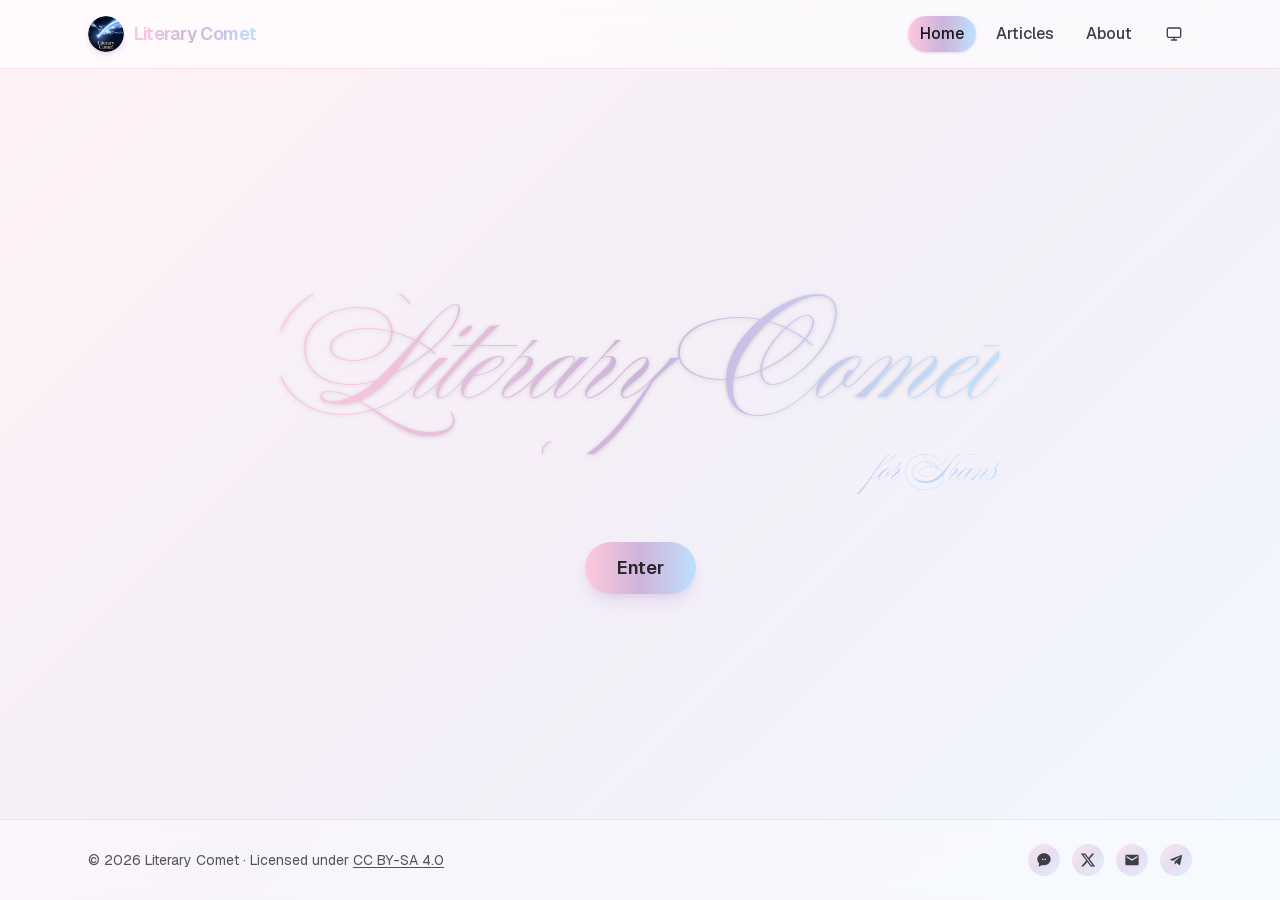
==== commit 81c77105: "feat: update about and article page with editor" ====
--- a/index.html
+++ b/index.html
@@ -1 +1 @@
-<!DOCTYPE html><html lang="en" class="geist_a71539c9-module__T19VSG__variable geist_mono_8d43a2aa-module__8Li5zG__variable ballet_9114a01e-module__DjartW__variable h-full antialiased"><head><meta charSet="utf-8"/><meta name="viewport" content="width=device-width, initial-scale=1"/><link rel="preload" href="/_next/static/media/797e433ab948586e-s.p.09zddjkbdep5a.woff2" as="font" crossorigin="" type="font/woff2"/><link rel="preload" href="/_next/static/media/caa3a2e1cccd8315-s.p.09~u27dqhyhd6.woff2" as="font" crossorigin="" type="font/woff2"/><link rel="preload" href="/_next/static/media/e6de1251430617f5-s.p.0yybhx5o7sl2u.woff2" as="font" crossorigin="" type="font/woff2"/><link rel="preload" as="image" href="/_next/static/media/literary_comet_logo_1.0bxui038k_-~m.png"/><link rel="preload" href="https://mirrors.creativecommons.org/presskit/icons/cc.svg" as="image"/><link rel="preload" href="https://mirrors.creativecommons.org/presskit/icons/by.svg" as="image"/><link rel="preload" href="https://mirrors.creativecommons.org/presskit/icons/sa.svg" as="image"/><link rel="stylesheet" href="/_next/static/chunks/10w79g06bsydh.css" data-precedence="next"/><link rel="preload" as="script" fetchPriority="low" href="/_next/static/chunks/0xzyipb4cwgaz.js"/><script src="/_next/static/chunks/0pqt~8bl3ukh4.js" async=""></script><script src="/_next/static/chunks/10z666t7-w_5v.js" async=""></script><script src="/_next/static/chunks/02j8d7.9f.ryz.js" async=""></script><script src="/_next/static/chunks/turbopack-0-f3n~a_x..37.js" async=""></script><script src="/_next/static/chunks/0cckwtq87pnkv.js" async=""></script><script src="/_next/static/chunks/0d3shmwh5_nmn.js" async=""></script><meta name="next-size-adjust" content=""/><title>Literary Comet</title><meta name="description" content="Literary Comet Website"/><link rel="icon" href="/icon.png?icon.164q.~uc8dqx6.png" sizes="256x256" type="image/png"/><link rel="apple-touch-icon" href="/apple-icon.png?apple-icon.0_ggf55qq6rwm.png" sizes="180x180" type="image/png"/><script src="/_next/static/chunks/03~yq9q893hmn.js" noModule=""></script></head><body class="min-h-full flex flex-col"><div hidden=""><!--$--><!--/$--></div><script>((a,b,c,d,e,f,g,h)=>{let i=document.documentElement,j=["light","dark"];function k(b){var c;(Array.isArray(a)?a:[a]).forEach(a=>{let c="class"===a,d=c&&f?e.map(a=>f[a]||a):e;c?(i.classList.remove(...d),i.classList.add(f&&f[b]?f[b]:b)):i.setAttribute(a,b)}),c=b,h&&j.includes(c)&&(i.style.colorScheme=c)}if(d)k(d);else try{let a=localStorage.getItem(b)||c,d=g&&"system"===a?window.matchMedia("(prefers-color-scheme: dark)").matches?"dark":"light":a;k(d)}catch(a){}})("class","theme","system",null,["light","dark"],null,true,true)</script><header class="sticky top-0 z-50 backdrop-blur-xl bg-white/60 dark:bg-black/40 border-b border-brand-pink/60 dark:border-brand-purple/40"><div class="mx-auto max-w-6xl flex items-center justify-between px-6 py-4"><a aria-label="Literary Comet — home" class="flex items-center gap-2.5 group" href="/"><img alt="" width="36" height="36" decoding="async" data-nimg="1" class="h-9 w-9 rounded-full shadow-md shadow-brand-purple/40 transition-transform group-hover:scale-105" style="color:transparent" src="/_next/static/media/literary_comet_logo_1.0bxui038k_-~m.png"/><span class="text-base sm:text-lg font-semibold tracking-tight bg-gradient-to-r from-brand-pink via-brand-purple to-brand-blue bg-clip-text text-transparent">Literary Comet</span></a><div class="flex items-center gap-2 sm:gap-3"><nav class="flex items-center gap-1 sm:gap-2 text-sm sm:text-base font-medium"><a aria-current="page" class="px-3 py-1.5 rounded-full text-zinc-900 dark:text-zinc-900 bg-gradient-to-r from-brand-pink via-brand-purple to-brand-blue shadow-sm shadow-brand-purple/40" href="/">Home</a><a class="px-3 py-1.5 rounded-full text-zinc-700 dark:text-zinc-200 hover:bg-gradient-to-r hover:from-brand-pink/50 hover:via-brand-purple/40 hover:to-brand-blue/50 transition-colors" href="/articles">Articles</a><a class="px-3 py-1.5 rounded-full text-zinc-700 dark:text-zinc-200 hover:bg-gradient-to-r hover:from-brand-pink/50 hover:via-brand-purple/40 hover:to-brand-blue/50 transition-colors" href="/about">About</a></nav><div class="h-9 w-9" aria-hidden="true"></div></div></div></header><main class="flex-1 flex flex-col"><section class="flex-1 flex flex-col items-center justify-center gap-12 px-6 py-24"><div class="mx-auto w-max max-w-full"><h1 class="font-script font-normal whitespace-nowrap leading-tight text-6xl sm:text-8xl md:text-9xl bg-gradient-to-r from-brand-pink via-brand-purple to-brand-blue bg-clip-text text-transparent drop-shadow-sm">Literary Comet</h1><p class="font-script font-normal text-right text-2xl sm:text-3xl md:text-4xl bg-gradient-to-r from-brand-pink via-brand-purple to-brand-blue bg-clip-text text-transparent">an essay journal</p></div><a class="group inline-flex items-center gap-2 rounded-full px-8 py-3 text-base sm:text-lg font-semibold text-zinc-800 dark:text-zinc-900 bg-gradient-to-r from-brand-pink via-brand-purple to-brand-blue shadow-lg shadow-brand-purple/40 hover:shadow-xl hover:shadow-brand-purple/60 hover:-translate-y-0.5 transition" href="/articles">Enter</a></section><!--$--><!--/$--></main><footer class="mt-auto border-t border-brand-blue/60 dark:border-brand-purple/40 bg-white/40 dark:bg-black/30 backdrop-blur-md"><div class="mx-auto max-w-6xl flex flex-col sm:flex-row items-center justify-between gap-4 px-6 py-6 text-sm"><p class="text-zinc-600 dark:text-zinc-400"><a class="underline underline-offset-2 hover:text-brand-purple dark:hover:text-brand-pink transition-colors" href="/">Literary Comet</a> <!-- -->© <!-- -->2026<!-- --> is licensed under<!-- --> <a href="https://creativecommons.org/licenses/by-sa/4.0/" target="_blank" rel="license noopener noreferrer" class="underline underline-offset-2 hover:text-brand-purple dark:hover:text-brand-pink transition-colors">CC BY-SA 4.0</a><img src="https://mirrors.creativecommons.org/presskit/icons/cc.svg" alt="" class="inline align-baseline dark:invert" style="max-width:1em;max-height:1em;margin-left:0.2em"/><img src="https://mirrors.creativecommons.org/presskit/icons/by.svg" alt="" class="inline align-baseline dark:invert" style="max-width:1em;max-height:1em;margin-left:0.2em"/><img src="https://mirrors.creativecommons.org/presskit/icons/sa.svg" alt="" class="inline align-baseline dark:invert" style="max-width:1em;max-height:1em;margin-left:0.2em"/></p><ul class="flex items-center gap-3"><li><a href="#" aria-label="QQ" title="QQ" target="_blank" rel="noopener noreferrer" class="grid place-items-center h-8 w-8 rounded-full text-zinc-700 dark:text-zinc-200 bg-gradient-to-br from-brand-pink/40 via-brand-purple/40 to-brand-blue/40 hover:from-brand-pink hover:via-brand-purple hover:to-brand-blue hover:text-zinc-900 transition-colors"><svg viewBox="0 0 24 24" fill="currentColor" aria-hidden="true" class="h-4 w-4"><path d="M12 2C6.48 2 2 6.04 2 11c0 2.34 1.05 4.46 2.74 6.04L4 22l5.34-2.39c.86.25 1.75.39 2.66.39 5.52 0 10-4.04 10-9S17.52 2 12 2zm-3 8h2v2H9zm4 0h2v2h-2z"></path></svg></a></li><li><a href="#" aria-label="X" title="X" target="_blank" rel="noopener noreferrer" class="grid place-items-center h-8 w-8 rounded-full text-zinc-700 dark:text-zinc-200 bg-gradient-to-br from-brand-pink/40 via-brand-purple/40 to-brand-blue/40 hover:from-brand-pink hover:via-brand-purple hover:to-brand-blue hover:text-zinc-900 transition-colors"><svg viewBox="0 0 24 24" fill="currentColor" aria-hidden="true" class="h-4 w-4"><path d="M18.244 2.25h3.308l-7.227 8.26 8.502 11.24H16.17l-5.214-6.817L4.99 21.75H1.68l7.73-8.835L1.254 2.25H8.08l4.713 6.231 5.451-6.231zm-1.161 17.52h1.833L7.084 4.126H5.117L17.083 19.77z"></path></svg></a></li><li><a href="#" aria-label="Telegram" title="Telegram" target="_blank" rel="noopener noreferrer" class="grid place-items-center h-8 w-8 rounded-full text-zinc-700 dark:text-zinc-200 bg-gradient-to-br from-brand-pink/40 via-brand-purple/40 to-brand-blue/40 hover:from-brand-pink hover:via-brand-purple hover:to-brand-blue hover:text-zinc-900 transition-colors"><svg viewBox="0 0 24 24" fill="currentColor" aria-hidden="true" class="h-4 w-4"><path d="M9.78 18.65l.28-4.23 7.68-6.92c.34-.31-.07-.46-.52-.19L7.74 13.3 3.64 12c-.88-.25-.89-.86.2-1.3l15.97-6.16c.73-.33 1.43.18 1.15 1.3l-2.72 12.81c-.19.91-.74 1.13-1.5.71L12.6 16.3l-1.99 1.93c-.23.23-.42.42-.83.42z"></path></svg></a></li></ul></div></footer><script src="/_next/static/chunks/0xzyipb4cwgaz.js" id="_R_" async=""></script><script>(self.__next_f=self.__next_f||[]).push([0])</script><script>self.__next_f.push([1,"1:\"$Sreact.fragment\"\n2:I[59919,[\"/_next/static/chunks/0cckwtq87pnkv.js\",\"/_next/static/chunks/0d3shmwh5_nmn.js\"],\"default\"]\n3:I[2971,[\"/_next/static/chunks/0cckwtq87pnkv.js\",\"/_next/static/chunks/0d3shmwh5_nmn.js\"],\"default\"]\n4:I[39756,[\"/_next/static/chunks/0cckwtq87pnkv.js\",\"/_next/static/chunks/0d3shmwh5_nmn.js\"],\"default\"]\n5:I[37457,[\"/_next/static/chunks/0cckwtq87pnkv.js\",\"/_next/static/chunks/0d3shmwh5_nmn.js\"],\"default\"]\n6:I[22016,[\"/_next/static/chunks/0cckwtq87pnkv.js\",\"/_next/static/chunks/0d3shmwh5_nmn.js\"],\"\"]\nc:I[68027,[\"/_next/static/chunks/0cckwtq87pnkv.js\",\"/_next/static/chunks/0d3shmwh5_nmn.js\"],\"default\",1]\n:HL[\"/_next/static/chunks/10w79g06bsydh.css\",\"style\"]\n:HL[\"/_next/static/media/797e433ab948586e-s.p.09zddjkbdep5a.woff2\",\"font\",{\"crossOrigin\":\"\",\"type\":\"font/woff2\"}]\n:HL[\"/_next/static/media/caa3a2e1cccd8315-s.p.09~u27dqhyhd6.woff2\",\"font\",{\"crossOrigin\":\"\",\"type\":\"font/woff2\"}]\n:HL[\"/_next/static/media/e6de1251430617f5-s.p.0yybhx5o7sl2u.woff2\",\"font\",{\"crossOrigin\":\"\",\"type\":\"font/woff2\"}]\n:HL[\"https://mirrors.creativecommons.org/presskit/icons/cc.svg\",\"image\"]\n:HL[\"https://mirrors.creativecommons.org/presskit/icons/by.svg\",\"image\"]\n:HL[\"https://mirrors.creativecommons.org/presskit/icons/sa.svg\",\"image\"]\n"])</script><script>self.__next_f.push([1,"0:{\"P\":null,\"c\":[\"\",\"\"],\"q\":\"\",\"i\":false,\"f\":[[[\"\",{\"children\":[\"__PAGE__\",{}]},\"$undefined\",\"$undefined\",16],[[\"$\",\"$1\",\"c\",{\"children\":[[[\"$\",\"link\",\"0\",{\"rel\":\"stylesheet\",\"href\":\"/_next/static/chunks/10w79g06bsydh.css\",\"precedence\":\"next\",\"crossOrigin\":\"$undefined\",\"nonce\":\"$undefined\"}],[\"$\",\"script\",\"script-0\",{\"src\":\"/_next/static/chunks/0cckwtq87pnkv.js\",\"async\":true,\"nonce\":\"$undefined\"}],[\"$\",\"script\",\"script-1\",{\"src\":\"/_next/static/chunks/0d3shmwh5_nmn.js\",\"async\":true,\"nonce\":\"$undefined\"}]],[\"$\",\"html\",null,{\"lang\":\"en\",\"className\":\"geist_a71539c9-module__T19VSG__variable geist_mono_8d43a2aa-module__8Li5zG__variable ballet_9114a01e-module__DjartW__variable h-full antialiased\",\"suppressHydrationWarning\":true,\"children\":[\"$\",\"body\",null,{\"className\":\"min-h-full flex flex-col\",\"suppressHydrationWarning\":true,\"children\":[\"$\",\"$L2\",null,{\"children\":[[\"$\",\"$L3\",null,{}],[\"$\",\"main\",null,{\"className\":\"flex-1 flex flex-col\",\"children\":[\"$\",\"$L4\",null,{\"parallelRouterKey\":\"children\",\"error\":\"$undefined\",\"errorStyles\":\"$undefined\",\"errorScripts\":\"$undefined\",\"template\":[\"$\",\"$L5\",null,{}],\"templateStyles\":\"$undefined\",\"templateScripts\":\"$undefined\",\"notFound\":[[[\"$\",\"title\",null,{\"children\":\"404: This page could not be found.\"}],[\"$\",\"div\",null,{\"style\":{\"fontFamily\":\"system-ui,\\\"Segoe UI\\\",Roboto,Helvetica,Arial,sans-serif,\\\"Apple Color Emoji\\\",\\\"Segoe UI Emoji\\\"\",\"height\":\"100vh\",\"textAlign\":\"center\",\"display\":\"flex\",\"flexDirection\":\"column\",\"alignItems\":\"center\",\"justifyContent\":\"center\"},\"children\":[\"$\",\"div\",null,{\"children\":[[\"$\",\"style\",null,{\"dangerouslySetInnerHTML\":{\"__html\":\"body{color:#000;background:#fff;margin:0}.next-error-h1{border-right:1px solid rgba(0,0,0,.3)}@media (prefers-color-scheme:dark){body{color:#fff;background:#000}.next-error-h1{border-right:1px solid rgba(255,255,255,.3)}}\"}}],[\"$\",\"h1\",null,{\"className\":\"next-error-h1\",\"style\":{\"display\":\"inline-block\",\"margin\":\"0 20px 0 0\",\"padding\":\"0 23px 0 0\",\"fontSize\":24,\"fontWeight\":500,\"verticalAlign\":\"top\",\"lineHeight\":\"49px\"},\"children\":404}],[\"$\",\"div\",null,{\"style\":{\"display\":\"inline-block\"},\"children\":[\"$\",\"h2\",null,{\"style\":{\"fontSize\":14,\"fontWeight\":400,\"lineHeight\":\"49px\",\"margin\":0},\"children\":\"This page could not be found.\"}]}]]}]}]],[]],\"forbidden\":\"$undefined\",\"unauthorized\":\"$undefined\"}]}],[\"$\",\"footer\",null,{\"className\":\"mt-auto border-t border-brand-blue/60 dark:border-brand-purple/40 bg-white/40 dark:bg-black/30 backdrop-blur-md\",\"children\":[\"$\",\"div\",null,{\"className\":\"mx-auto max-w-6xl flex flex-col sm:flex-row items-center justify-between gap-4 px-6 py-6 text-sm\",\"children\":[[\"$\",\"p\",null,{\"className\":\"text-zinc-600 dark:text-zinc-400\",\"children\":[[\"$\",\"$L6\",null,{\"href\":\"/\",\"className\":\"underline underline-offset-2 hover:text-brand-purple dark:hover:text-brand-pink transition-colors\",\"children\":\"Literary Comet\"}],\" \",\"© \",\"2026\",\" is licensed under\",\" \",[\"$\",\"a\",null,{\"href\":\"https://creativecommons.org/licenses/by-sa/4.0/\",\"target\":\"_blank\",\"rel\":\"license noopener noreferrer\",\"className\":\"underline underline-offset-2 hover:text-brand-purple dark:hover:text-brand-pink transition-colors\",\"children\":\"CC BY-SA 4.0\"}],[\"$\",\"img\",null,{\"src\":\"https://mirrors.creativecommons.org/presskit/icons/cc.svg\",\"alt\":\"\",\"className\":\"inline align-baseline dark:invert\",\"style\":{\"maxWidth\":\"1em\",\"maxHeight\":\"1em\",\"marginLeft\":\"0.2em\"}}],[\"$\",\"img\",null,{\"src\":\"https://mirrors.creativecommons.org/presskit/icons/by.svg\",\"alt\":\"\",\"className\":\"inline align-baseline dark:invert\",\"style\":{\"maxWidth\":\"1em\",\"maxHeight\":\"1em\",\"marginLeft\":\"0.2em\"}}],[\"$\",\"img\",null,{\"src\":\"https://mirrors.creativecommons.org/presskit/icons/sa.svg\",\"alt\":\"\",\"className\":\"inline align-baseline dark:invert\",\"style\":{\"maxWidth\":\"1em\",\"maxHeight\":\"1em\",\"marginLeft\":\"0.2em\"}}]]}],[\"$\",\"ul\",null,{\"className\":\"flex items-center gap-3\",\"children\":[[\"$\",\"li\",\"QQ\",{\"children\":[\"$\",\"a\",null,{\"href\":\"#\",\"aria-label\":\"QQ\",\"title\":\"QQ\",\"target\":\"_blank\",\"rel\":\"noopener noreferrer\",\"className\":\"grid place-items-center h-8 w-8 rounded-full text-zinc-700 dark:text-zinc-200 bg-gradient-to-br from-brand-pink/40 via-brand-purple/40 to-brand-blue/40 hover:from-brand-pink hover:via-brand-purple hover:to-brand-blue hover:text-zinc-900 transition-colors\",\"children\":[\"$\",\"svg\",null,{\"viewBox\":\"0 0 24 24\",\"fill\":\"currentColor\",\"aria-hidden\":\"true\",\"className\":\"h-4 w-4\",\"children\":\"$L7\"}]}]}],\"$L8\",\"$L9\"]}]]}]}]]}]}]}]]}],{\"children\":[\"$La\",{},null,false,null]},null,false,null],\"$Lb\",false]],\"m\":\"$undefined\",\"G\":[\"$c\",[\"$Ld\"]],\"S\":true,\"h\":null,\"s\":\"$undefined\",\"l\":\"$undefined\",\"p\":\"$undefined\",\"d\":\"$undefined\",\"b\":\"KMxbvnZATv9M7ktwFZHRw\"}\n"])</script><script>self.__next_f.push([1,"e:I[97367,[\"/_next/static/chunks/0cckwtq87pnkv.js\",\"/_next/static/chunks/0d3shmwh5_nmn.js\"],\"OutletBoundary\"]\nf:\"$Sreact.suspense\"\n11:I[97367,[\"/_next/static/chunks/0cckwtq87pnkv.js\",\"/_next/static/chunks/0d3shmwh5_nmn.js\"],\"ViewportBoundary\"]\n13:I[97367,[\"/_next/static/chunks/0cckwtq87pnkv.js\",\"/_next/static/chunks/0d3shmwh5_nmn.js\"],\"MetadataBoundary\"]\n7:[\"$\",\"path\",null,{\"d\":\"M12 2C6.48 2 2 6.04 2 11c0 2.34 1.05 4.46 2.74 6.04L4 22l5.34-2.39c.86.25 1.75.39 2.66.39 5.52 0 10-4.04 10-9S17.52 2 12 2zm-3 8h2v2H9zm4 0h2v2h-2z\"}]\n8:[\"$\",\"li\",\"X\",{\"children\":[\"$\",\"a\",null,{\"href\":\"#\",\"aria-label\":\"X\",\"title\":\"X\",\"target\":\"_blank\",\"rel\":\"noopener noreferrer\",\"className\":\"grid place-items-center h-8 w-8 rounded-full text-zinc-700 dark:text-zinc-200 bg-gradient-to-br from-brand-pink/40 via-brand-purple/40 to-brand-blue/40 hover:from-brand-pink hover:via-brand-purple hover:to-brand-blue hover:text-zinc-900 transition-colors\",\"children\":[\"$\",\"svg\",null,{\"viewBox\":\"0 0 24 24\",\"fill\":\"currentColor\",\"aria-hidden\":\"true\",\"className\":\"h-4 w-4\",\"children\":[\"$\",\"path\",null,{\"d\":\"M18.244 2.25h3.308l-7.227 8.26 8.502 11.24H16.17l-5.214-6.817L4.99 21.75H1.68l7.73-8.835L1.254 2.25H8.08l4.713 6.231 5.451-6.231zm-1.161 17.52h1.833L7.084 4.126H5.117L17.083 19.77z\"}]}]}]}]\n9:[\"$\",\"li\",\"Telegram\",{\"children\":[\"$\",\"a\",null,{\"href\":\"#\",\"aria-label\":\"Telegram\",\"title\":\"Telegram\",\"target\":\"_blank\",\"rel\":\"noopener noreferrer\",\"className\":\"grid place-items-center h-8 w-8 rounded-full text-zinc-700 dark:text-zinc-200 bg-gradient-to-br from-brand-pink/40 via-brand-purple/40 to-brand-blue/40 hover:from-brand-pink hover:via-brand-purple hover:to-brand-blue hover:text-zinc-900 transition-colors\",\"children\":[\"$\",\"svg\",null,{\"viewBox\":\"0 0 24 24\",\"fill\":\"currentColor\",\"aria-hidden\":\"true\",\"className\":\"h-4 w-4\",\"children\":[\"$\",\"path\",null,{\"d\":\"M9.78 18.65l.28-4.23 7.68-6.92c.34-.31-.07-.46-.52-.19L7.74 13.3 3.64 12c-.88-.25-.89-.86.2-1.3l15.97-6.16c.73-.33 1.43.18 1.15 1.3l-2.72 12.81c-.19.91-.74 1.13-1.5.71L12.6 16.3l-1.99 1.93c-.23.23-.42.42-.83.42z\"}]}]}]}]\na:[\"$\",\"$1\",\"c\",{\"children\":[[\"$\",\"section\",null,{\"className\":\"flex-1 flex flex-col items-center justify-center gap-12 px-6 py-24\",\"children\":[[\"$\",\"div\",null,{\"className\":\"mx-auto w-max max-w-full\",\"children\":[[\"$\",\"h1\",null,{\"className\":\"font-script font-normal whitespace-nowrap leading-tight text-6xl sm:text-8xl md:text-9xl bg-gradient-to-r from-brand-pink via-brand-purple to-brand-blue bg-clip-text text-transparent drop-shadow-sm\",\"children\":\"Literary Comet\"}],[\"$\",\"p\",null,{\"className\":\"font-script font-normal text-right text-2xl sm:text-3xl md:text-4xl bg-gradient-to-r from-brand-pink via-brand-purple to-brand-blue bg-clip-text text-transparent\",\"children\":\"an essay journal\"}]]}],[\"$\",\"$L6\",null,{\"href\":\"/articles\",\"className\":\"group inline-flex items-center gap-2 rounded-full px-8 py-3 text-base sm:text-lg font-semibold text-zinc-800 dark:text-zinc-900 bg-gradient-to-r from-brand-pink via-brand-purple to-brand-blue shadow-lg shadow-brand-purple/40 hover:shadow-xl hover:shadow-brand-purple/60 hover:-translate-y-0.5 transition\",\"children\":\"Enter\"}]]}],null,[\"$\",\"$Le\",null,{\"children\":[\"$\",\"$f\",null,{\"name\":\"Next.MetadataOutlet\",\"children\":\"$@10\"}]}]]}]\nb:[\"$\",\"$1\",\"h\",{\"children\":[null,[\"$\",\"$L11\",null,{\"children\":\"$L12\"}],[\"$\",\"div\",null,{\"hidden\":true,\"children\":[\"$\",\"$L13\",null,{\"children\":[\"$\",\"$f\",null,{\"name\":\"Next.Metadata\",\"children\":\"$L14\"}]}]}],[\"$\",\"meta\",null,{\"name\":\"next-size-adjust\",\"content\":\"\"}]]}]\nd:[\"$\",\"link\",\"0\",{\"rel\":\"stylesheet\",\"href\":\"/_next/static/chunks/10w79g06bsydh.css\",\"precedence\":\"next\",\"crossOrigin\":\"$undefined\",\"nonce\":\"$undefined\"}]\n"])</script><script>self.__next_f.push([1,"12:[[\"$\",\"meta\",\"0\",{\"charSet\":\"utf-8\"}],[\"$\",\"meta\",\"1\",{\"name\":\"viewport\",\"content\":\"width=device-width, initial-scale=1\"}]]\n"])</script><script>self.__next_f.push([1,"15:I[27201,[\"/_next/static/chunks/0cckwtq87pnkv.js\",\"/_next/static/chunks/0d3shmwh5_nmn.js\"],\"IconMark\"]\n10:null\n14:[[\"$\",\"title\",\"0\",{\"children\":\"Literary Comet\"}],[\"$\",\"meta\",\"1\",{\"name\":\"description\",\"content\":\"Literary Comet Website\"}],[\"$\",\"link\",\"2\",{\"rel\":\"icon\",\"href\":\"/icon.png?icon.164q.~uc8dqx6.png\",\"sizes\":\"256x256\",\"type\":\"image/png\"}],[\"$\",\"link\",\"3\",{\"rel\":\"apple-touch-icon\",\"href\":\"/apple-icon.png?apple-icon.0_ggf55qq6rwm.png\",\"sizes\":\"180x180\",\"type\":\"image/png\"}],[\"$\",\"$L15\",\"4\",{}]]\n"])</script></body></html>+<!DOCTYPE html><html lang="en" class="geist_a71539c9-module__T19VSG__variable geist_mono_8d43a2aa-module__8Li5zG__variable ballet_9114a01e-module__DjartW__variable h-full antialiased"><head><meta charSet="utf-8"/><meta name="viewport" content="width=device-width, initial-scale=1"/><link rel="preload" href="/_next/static/media/797e433ab948586e-s.p.09zddjkbdep5a.woff2" as="font" crossorigin="" type="font/woff2"/><link rel="preload" href="/_next/static/media/caa3a2e1cccd8315-s.p.09~u27dqhyhd6.woff2" as="font" crossorigin="" type="font/woff2"/><link rel="preload" href="/_next/static/media/e6de1251430617f5-s.p.0yybhx5o7sl2u.woff2" as="font" crossorigin="" type="font/woff2"/><link rel="preload" as="image" href="/_next/static/media/logo_1.01trw8yap10c6.png"/><link rel="stylesheet" href="/_next/static/chunks/0si949tz0kvlj.css" data-precedence="next"/><link rel="preload" as="script" fetchPriority="low" href="/_next/static/chunks/0xzyipb4cwgaz.js"/><script src="/_next/static/chunks/0pqt~8bl3ukh4.js" async=""></script><script src="/_next/static/chunks/10z666t7-w_5v.js" async=""></script><script src="/_next/static/chunks/02j8d7.9f.ryz.js" async=""></script><script src="/_next/static/chunks/turbopack-0-f3n~a_x..37.js" async=""></script><script src="/_next/static/chunks/0xv285xmxdcry.js" async=""></script><script src="/_next/static/chunks/0d3shmwh5_nmn.js" async=""></script><meta name="next-size-adjust" content=""/><title>Literary Comet</title><meta name="description" content="Literary Comet Website"/><link rel="icon" href="/icon.png?icon.0i-~msed-orq-.png" sizes="256x256" type="image/png"/><link rel="apple-touch-icon" href="/apple-icon.png?apple-icon.0i-~msed-orq-.png" sizes="256x256" type="image/png"/><script src="/_next/static/chunks/03~yq9q893hmn.js" noModule=""></script></head><body class="min-h-full flex flex-col"><div hidden=""><!--$--><!--/$--></div><script>((a,b,c,d,e,f,g,h)=>{let i=document.documentElement,j=["light","dark"];function k(b){var c;(Array.isArray(a)?a:[a]).forEach(a=>{let c="class"===a,d=c&&f?e.map(a=>f[a]||a):e;c?(i.classList.remove(...d),i.classList.add(f&&f[b]?f[b]:b)):i.setAttribute(a,b)}),c=b,h&&j.includes(c)&&(i.style.colorScheme=c)}if(d)k(d);else try{let a=localStorage.getItem(b)||c,d=g&&"system"===a?window.matchMedia("(prefers-color-scheme: dark)").matches?"dark":"light":a;k(d)}catch(a){}})("class","theme","system",null,["light","dark"],null,true,true)</script><header class="sticky top-0 z-50 backdrop-blur-xl bg-white/60 dark:bg-black/40 border-b border-brand-pink/60 dark:border-brand-purple/40"><div class="mx-auto max-w-6xl flex items-center justify-between px-6 py-4"><a aria-label="Literary Comet — home" class="flex items-center gap-2.5 group" href="/"><img alt="" width="36" height="36" decoding="async" data-nimg="1" class="h-9 w-9 rounded-full shadow-md shadow-brand-purple/40 transition-transform group-hover:scale-105" style="color:transparent" src="/_next/static/media/logo_1.01trw8yap10c6.png"/><span class="text-base sm:text-lg font-semibold tracking-tight bg-gradient-to-r from-brand-pink via-brand-purple to-brand-blue bg-clip-text text-transparent">Literary Comet</span></a><div class="flex items-center gap-2 sm:gap-3"><nav class="flex items-center gap-1 sm:gap-2 text-sm sm:text-base font-medium"><a aria-current="page" class="px-3 py-1.5 rounded-full text-zinc-900 dark:text-zinc-900 bg-gradient-to-r from-brand-pink via-brand-purple to-brand-blue shadow-sm shadow-brand-purple/40" href="/">Home</a><a class="px-3 py-1.5 rounded-full text-zinc-700 dark:text-zinc-200 hover:bg-gradient-to-r hover:from-brand-pink/50 hover:via-brand-purple/40 hover:to-brand-blue/50 transition-colors" href="/articles">Articles</a><a class="px-3 py-1.5 rounded-full text-zinc-700 dark:text-zinc-200 hover:bg-gradient-to-r hover:from-brand-pink/50 hover:via-brand-purple/40 hover:to-brand-blue/50 transition-colors" href="/about">About</a></nav><div class="h-9 w-9" aria-hidden="true"></div></div></div></header><main class="flex-1 flex flex-col"><section class="flex-1 flex flex-col items-center justify-center gap-12 px-6 py-24"><div class="mx-auto w-max max-w-full"><h1 class="font-script font-normal whitespace-nowrap leading-tight text-6xl sm:text-8xl md:text-9xl bg-gradient-to-r from-brand-pink via-brand-purple to-brand-blue bg-clip-text text-transparent drop-shadow-sm">Literary Comet</h1><p class="font-script font-normal text-right text-2xl sm:text-3xl md:text-4xl bg-gradient-to-r from-brand-pink via-brand-purple to-brand-blue bg-clip-text text-transparent">for Trans</p></div><a class="group inline-flex items-center gap-2 rounded-full px-8 py-3 text-base sm:text-lg font-semibold text-zinc-800 dark:text-zinc-900 bg-gradient-to-r from-brand-pink via-brand-purple to-brand-blue shadow-lg shadow-brand-purple/40 hover:shadow-xl hover:shadow-brand-purple/60 hover:-translate-y-0.5 transition" href="/articles">Enter</a></section><!--$--><!--/$--></main><footer class="mt-auto border-t border-brand-blue/60 dark:border-brand-purple/40 bg-white/40 dark:bg-black/30 backdrop-blur-md"><div class="mx-auto max-w-6xl flex flex-col sm:flex-row items-center justify-between gap-4 px-6 py-6 text-sm"><p class="text-zinc-600 dark:text-zinc-400">© <!-- -->2026<!-- --> Literary Comet · Licensed under<!-- --> <a href="https://creativecommons.org/licenses/by-sa/4.0/" target="_blank" rel="license noopener noreferrer" class="underline underline-offset-2 hover:text-brand-purple dark:hover:text-brand-pink transition-colors">CC BY-SA 4.0</a></p><ul class="flex items-center gap-3"><li><a href="https://qm.qq.com/q/IKoi4kwryo" aria-label="QQ读者群" title="QQ读者群" target="_blank" rel="noopener noreferrer" class="grid place-items-center h-8 w-8 rounded-full text-zinc-700 dark:text-zinc-200 bg-gradient-to-br from-brand-pink/40 via-brand-purple/40 to-brand-blue/40 hover:from-brand-pink hover:via-brand-purple hover:to-brand-blue hover:text-zinc-900 transition-colors"><svg viewBox="0 0 24 24" fill="currentColor" aria-hidden="true" class="h-4 w-4"><path d="M12 2C6.48 2 2 6.04 2 11c0 2.34 1.05 4.46 2.74 6.04L4 22l5.34-2.39c.86.25 1.75.39 2.66.39 5.52 0 10-4.04 10-9S17.52 2 12 2zm-3 8h2v2H9zm4 0h2v2h-2z"></path></svg></a></li><li><a href="https://x.com/CometFor18207" aria-label="X" title="X" target="_blank" rel="noopener noreferrer" class="grid place-items-center h-8 w-8 rounded-full text-zinc-700 dark:text-zinc-200 bg-gradient-to-br from-brand-pink/40 via-brand-purple/40 to-brand-blue/40 hover:from-brand-pink hover:via-brand-purple hover:to-brand-blue hover:text-zinc-900 transition-colors"><svg viewBox="0 0 24 24" fill="currentColor" aria-hidden="true" class="h-4 w-4"><path d="M18.244 2.25h3.308l-7.227 8.26 8.502 11.24H16.17l-5.214-6.817L4.99 21.75H1.68l7.73-8.835L1.254 2.25H8.08l4.713 6.231 5.451-6.231zm-1.161 17.52h1.833L7.084 4.126H5.117L17.083 19.77z"></path></svg></a></li><li><a href="mailto:literarycomet@gmail.com" aria-label="Mail" title="Mail" target="_blank" rel="noopener noreferrer" class="grid place-items-center h-8 w-8 rounded-full text-zinc-700 dark:text-zinc-200 bg-gradient-to-br from-brand-pink/40 via-brand-purple/40 to-brand-blue/40 hover:from-brand-pink hover:via-brand-purple hover:to-brand-blue hover:text-zinc-900 transition-colors"><svg viewBox="0 0 24 24" fill="currentColor" aria-hidden="true" class="h-4 w-4"><path d="M20 4H4c-1.1 0-2 .9-2 2v12c0 1.1.9 2 2 2h16c1.1 0 2-.9 2-2V6c0-1.1-.9-2-2-2zm0 4.236l-8 4.882L4 8.236V6l8 4.882L20 6v2.236z"></path></svg></a></li><li><a href="https://t.me/literarycomet" aria-label="Telegram" title="Telegram" target="_blank" rel="noopener noreferrer" class="grid place-items-center h-8 w-8 rounded-full text-zinc-700 dark:text-zinc-200 bg-gradient-to-br from-brand-pink/40 via-brand-purple/40 to-brand-blue/40 hover:from-brand-pink hover:via-brand-purple hover:to-brand-blue hover:text-zinc-900 transition-colors"><svg viewBox="0 0 24 24" fill="currentColor" aria-hidden="true" class="h-4 w-4"><path d="M9.78 18.65l.28-4.23 7.68-6.92c.34-.31-.07-.46-.52-.19L7.74 13.3 3.64 12c-.88-.25-.89-.86.2-1.3l15.97-6.16c.73-.33 1.43.18 1.15 1.3l-2.72 12.81c-.19.91-.74 1.13-1.5.71L12.6 16.3l-1.99 1.93c-.23.23-.42.42-.83.42z"></path></svg></a></li></ul></div></footer><script src="/_next/static/chunks/0xzyipb4cwgaz.js" id="_R_" async=""></script><script>(self.__next_f=self.__next_f||[]).push([0])</script><script>self.__next_f.push([1,"1:\"$Sreact.fragment\"\n2:I[59919,[\"/_next/static/chunks/0xv285xmxdcry.js\",\"/_next/static/chunks/0d3shmwh5_nmn.js\"],\"default\"]\n3:I[2971,[\"/_next/static/chunks/0xv285xmxdcry.js\",\"/_next/static/chunks/0d3shmwh5_nmn.js\"],\"default\"]\n4:I[39756,[\"/_next/static/chunks/0xv285xmxdcry.js\",\"/_next/static/chunks/0d3shmwh5_nmn.js\"],\"default\"]\n5:I[37457,[\"/_next/static/chunks/0xv285xmxdcry.js\",\"/_next/static/chunks/0d3shmwh5_nmn.js\"],\"default\"]\nb:I[68027,[\"/_next/static/chunks/0xv285xmxdcry.js\",\"/_next/static/chunks/0d3shmwh5_nmn.js\"],\"default\",1]\n:HL[\"/_next/static/chunks/0si949tz0kvlj.css\",\"style\"]\n:HL[\"/_next/static/media/797e433ab948586e-s.p.09zddjkbdep5a.woff2\",\"font\",{\"crossOrigin\":\"\",\"type\":\"font/woff2\"}]\n:HL[\"/_next/static/media/caa3a2e1cccd8315-s.p.09~u27dqhyhd6.woff2\",\"font\",{\"crossOrigin\":\"\",\"type\":\"font/woff2\"}]\n:HL[\"/_next/static/media/e6de1251430617f5-s.p.0yybhx5o7sl2u.woff2\",\"font\",{\"crossOrigin\":\"\",\"type\":\"font/woff2\"}]\n"])</script><script>self.__next_f.push([1,"0:{\"P\":null,\"c\":[\"\",\"\"],\"q\":\"\",\"i\":false,\"f\":[[[\"\",{\"children\":[\"__PAGE__\",{}]},\"$undefined\",\"$undefined\",16],[[\"$\",\"$1\",\"c\",{\"children\":[[[\"$\",\"link\",\"0\",{\"rel\":\"stylesheet\",\"href\":\"/_next/static/chunks/0si949tz0kvlj.css\",\"precedence\":\"next\",\"crossOrigin\":\"$undefined\",\"nonce\":\"$undefined\"}],[\"$\",\"script\",\"script-0\",{\"src\":\"/_next/static/chunks/0xv285xmxdcry.js\",\"async\":true,\"nonce\":\"$undefined\"}],[\"$\",\"script\",\"script-1\",{\"src\":\"/_next/static/chunks/0d3shmwh5_nmn.js\",\"async\":true,\"nonce\":\"$undefined\"}]],[\"$\",\"html\",null,{\"lang\":\"en\",\"className\":\"geist_a71539c9-module__T19VSG__variable geist_mono_8d43a2aa-module__8Li5zG__variable ballet_9114a01e-module__DjartW__variable h-full antialiased\",\"suppressHydrationWarning\":true,\"children\":[\"$\",\"body\",null,{\"className\":\"min-h-full flex flex-col\",\"suppressHydrationWarning\":true,\"children\":[\"$\",\"$L2\",null,{\"children\":[[\"$\",\"$L3\",null,{}],[\"$\",\"main\",null,{\"className\":\"flex-1 flex flex-col\",\"children\":[\"$\",\"$L4\",null,{\"parallelRouterKey\":\"children\",\"error\":\"$undefined\",\"errorStyles\":\"$undefined\",\"errorScripts\":\"$undefined\",\"template\":[\"$\",\"$L5\",null,{}],\"templateStyles\":\"$undefined\",\"templateScripts\":\"$undefined\",\"notFound\":[[[\"$\",\"title\",null,{\"children\":\"404: This page could not be found.\"}],[\"$\",\"div\",null,{\"style\":{\"fontFamily\":\"system-ui,\\\"Segoe UI\\\",Roboto,Helvetica,Arial,sans-serif,\\\"Apple Color Emoji\\\",\\\"Segoe UI Emoji\\\"\",\"height\":\"100vh\",\"textAlign\":\"center\",\"display\":\"flex\",\"flexDirection\":\"column\",\"alignItems\":\"center\",\"justifyContent\":\"center\"},\"children\":[\"$\",\"div\",null,{\"children\":[[\"$\",\"style\",null,{\"dangerouslySetInnerHTML\":{\"__html\":\"body{color:#000;background:#fff;margin:0}.next-error-h1{border-right:1px solid rgba(0,0,0,.3)}@media (prefers-color-scheme:dark){body{color:#fff;background:#000}.next-error-h1{border-right:1px solid rgba(255,255,255,.3)}}\"}}],[\"$\",\"h1\",null,{\"className\":\"next-error-h1\",\"style\":{\"display\":\"inline-block\",\"margin\":\"0 20px 0 0\",\"padding\":\"0 23px 0 0\",\"fontSize\":24,\"fontWeight\":500,\"verticalAlign\":\"top\",\"lineHeight\":\"49px\"},\"children\":404}],[\"$\",\"div\",null,{\"style\":{\"display\":\"inline-block\"},\"children\":[\"$\",\"h2\",null,{\"style\":{\"fontSize\":14,\"fontWeight\":400,\"lineHeight\":\"49px\",\"margin\":0},\"children\":\"This page could not be found.\"}]}]]}]}]],[]],\"forbidden\":\"$undefined\",\"unauthorized\":\"$undefined\"}]}],[\"$\",\"footer\",null,{\"className\":\"mt-auto border-t border-brand-blue/60 dark:border-brand-purple/40 bg-white/40 dark:bg-black/30 backdrop-blur-md\",\"children\":[\"$\",\"div\",null,{\"className\":\"mx-auto max-w-6xl flex flex-col sm:flex-row items-center justify-between gap-4 px-6 py-6 text-sm\",\"children\":[[\"$\",\"p\",null,{\"className\":\"text-zinc-600 dark:text-zinc-400\",\"children\":[\"© \",\"2026\",\" Literary Comet · Licensed under\",\" \",[\"$\",\"a\",null,{\"href\":\"https://creativecommons.org/licenses/by-sa/4.0/\",\"target\":\"_blank\",\"rel\":\"license noopener noreferrer\",\"className\":\"underline underline-offset-2 hover:text-brand-purple dark:hover:text-brand-pink transition-colors\",\"children\":\"CC BY-SA 4.0\"}]]}],[\"$\",\"ul\",null,{\"className\":\"flex items-center gap-3\",\"children\":[[\"$\",\"li\",\"QQ读者群\",{\"children\":[\"$\",\"a\",null,{\"href\":\"https://qm.qq.com/q/IKoi4kwryo\",\"aria-label\":\"QQ读者群\",\"title\":\"QQ读者群\",\"target\":\"_blank\",\"rel\":\"noopener noreferrer\",\"className\":\"grid place-items-center h-8 w-8 rounded-full text-zinc-700 dark:text-zinc-200 bg-gradient-to-br from-brand-pink/40 via-brand-purple/40 to-brand-blue/40 hover:from-brand-pink hover:via-brand-purple hover:to-brand-blue hover:text-zinc-900 transition-colors\",\"children\":[\"$\",\"svg\",null,{\"viewBox\":\"0 0 24 24\",\"fill\":\"currentColor\",\"aria-hidden\":\"true\",\"className\":\"h-4 w-4\",\"children\":[\"$\",\"path\",null,{\"d\":\"M12 2C6.48 2 2 6.04 2 11c0 2.34 1.05 4.46 2.74 6.04L4 22l5.34-2.39c.86.25 1.75.39 2.66.39 5.52 0 10-4.04 10-9S17.52 2 12 2zm-3 8h2v2H9zm4 0h2v2h-2z\"}]}]}]}],[\"$\",\"li\",\"X\",{\"children\":[\"$\",\"a\",null,{\"href\":\"https://x.com/CometFor18207\",\"aria-label\":\"X\",\"title\":\"X\",\"target\":\"_blank\",\"rel\":\"noopener noreferrer\",\"className\":\"grid place-items-center h-8 w-8 rounded-full text-zinc-700 dark:text-zinc-200 bg-gradient-to-br from-brand-pink/40 via-brand-purple/40 to-brand-blue/40 hover:from-brand-pink hover:via-brand-purple hover:to-brand-blue hover:text-zinc-900 transition-colors\",\"children\":[\"$\",\"svg\",null,{\"viewBox\":\"0 0 24 24\",\"fill\":\"currentColor\",\"aria-hidden\":\"true\",\"className\":\"h-4 w-4\",\"children\":\"$L6\"}]}]}],\"$L7\",\"$L8\"]}]]}]}]]}]}]}]]}],{\"children\":[\"$L9\",{},null,false,null]},null,false,null],\"$La\",false]],\"m\":\"$undefined\",\"G\":[\"$b\",[\"$Lc\"]],\"S\":true,\"h\":null,\"s\":\"$undefined\",\"l\":\"$undefined\",\"p\":\"$undefined\",\"d\":\"$undefined\",\"b\":\"2QBPGoEmQyomdr7blVJTn\"}\n"])</script><script>self.__next_f.push([1,"d:I[22016,[\"/_next/static/chunks/0xv285xmxdcry.js\",\"/_next/static/chunks/0d3shmwh5_nmn.js\"],\"\"]\ne:I[97367,[\"/_next/static/chunks/0xv285xmxdcry.js\",\"/_next/static/chunks/0d3shmwh5_nmn.js\"],\"OutletBoundary\"]\nf:\"$Sreact.suspense\"\n11:I[97367,[\"/_next/static/chunks/0xv285xmxdcry.js\",\"/_next/static/chunks/0d3shmwh5_nmn.js\"],\"ViewportBoundary\"]\n13:I[97367,[\"/_next/static/chunks/0xv285xmxdcry.js\",\"/_next/static/chunks/0d3shmwh5_nmn.js\"],\"MetadataBoundary\"]\n6:[\"$\",\"path\",null,{\"d\":\"M18.244 2.25h3.308l-7.227 8.26 8.502 11.24H16.17l-5.214-6.817L4.99 21.75H1.68l7.73-8.835L1.254 2.25H8.08l4.713 6.231 5.451-6.231zm-1.161 17.52h1.833L7.084 4.126H5.117L17.083 19.77z\"}]\n7:[\"$\",\"li\",\"Mail\",{\"children\":[\"$\",\"a\",null,{\"href\":\"mailto:literarycomet@gmail.com\",\"aria-label\":\"Mail\",\"title\":\"Mail\",\"target\":\"_blank\",\"rel\":\"noopener noreferrer\",\"className\":\"grid place-items-center h-8 w-8 rounded-full text-zinc-700 dark:text-zinc-200 bg-gradient-to-br from-brand-pink/40 via-brand-purple/40 to-brand-blue/40 hover:from-brand-pink hover:via-brand-purple hover:to-brand-blue hover:text-zinc-900 transition-colors\",\"children\":[\"$\",\"svg\",null,{\"viewBox\":\"0 0 24 24\",\"fill\":\"currentColor\",\"aria-hidden\":\"true\",\"className\":\"h-4 w-4\",\"children\":[\"$\",\"path\",null,{\"d\":\"M20 4H4c-1.1 0-2 .9-2 2v12c0 1.1.9 2 2 2h16c1.1 0 2-.9 2-2V6c0-1.1-.9-2-2-2zm0 4.236l-8 4.882L4 8.236V6l8 4.882L20 6v2.236z\"}]}]}]}]\n8:[\"$\",\"li\",\"Telegram\",{\"children\":[\"$\",\"a\",null,{\"href\":\"https://t.me/literarycomet\",\"aria-label\":\"Telegram\",\"title\":\"Telegram\",\"target\":\"_blank\",\"rel\":\"noopener noreferrer\",\"className\":\"grid place-items-center h-8 w-8 rounded-full text-zinc-700 dark:text-zinc-200 bg-gradient-to-br from-brand-pink/40 via-brand-purple/40 to-brand-blue/40 hover:from-brand-pink hover:via-brand-purple hover:to-brand-blue hover:text-zinc-900 transition-colors\",\"children\":[\"$\",\"svg\",null,{\"viewBox\":\"0 0 24 24\",\"fill\":\"currentColor\",\"aria-hidden\":\"true\",\"className\":\"h-4 w-4\",\"children\":[\"$\",\"path\",null,{\"d\":\"M9.78 18.65l.28-4.23 7.68-6.92c.34-.31-.07-.46-.52-.19L7.74 13.3 3.64 12c-.88-.25-.89-.86.2-1.3l15.97-6.16c.73-.33 1.43.18 1.15 1.3l-2.72 12.81c-.19.91-.74 1.13-1.5.71L12.6 16.3l-1.99 1.93c-.23.23-.42.42-.83.42z\"}]}]}]}]\n9:[\"$\",\"$1\",\"c\",{\"children\":[[\"$\",\"section\",null,{\"className\":\"flex-1 flex flex-col items-center justify-center gap-12 px-6 py-24\",\"children\":[[\"$\",\"div\",null,{\"className\":\"mx-auto w-max max-w-full\",\"children\":[[\"$\",\"h1\",null,{\"className\":\"font-script font-normal whitespace-nowrap leading-tight text-6xl sm:text-8xl md:text-9xl bg-gradient-to-r from-brand-pink via-brand-purple to-brand-blue bg-clip-text text-transparent drop-shadow-sm\",\"children\":\"Literary Comet\"}],[\"$\",\"p\",null,{\"className\":\"font-script font-normal text-right text-2xl sm:text-3xl md:text-4xl bg-gradient-to-r from-brand-pink via-brand-purple to-brand-blue bg-clip-text text-transparent\",\"children\":\"for Trans\"}]]}],[\"$\",\"$Ld\",null,{\"href\":\"/articles\",\"className\":\"group inline-flex items-center gap-2 rounded-full px-8 py-3 text-base sm:text-lg font-semibold text-zinc-800 dark:text-zinc-900 bg-gradient-to-r from-brand-pink via-brand-purple to-brand-blue shadow-lg shadow-brand-purple/40 hover:shadow-xl hover:shadow-brand-purple/60 hover:-translate-y-0.5 transition\",\"children\":\"Enter\"}]]}],null,[\"$\",\"$Le\",null,{\"children\":[\"$\",\"$f\",null,{\"name\":\"Next.MetadataOutlet\",\"children\":\"$@10\"}]}]]}]\na:[\"$\",\"$1\",\"h\",{\"children\":[null,[\"$\",\"$L11\",null,{\"children\":\"$L12\"}],[\"$\",\"div\",null,{\"hidden\":true,\"children\":[\"$\",\"$L13\",null,{\"children\":[\"$\",\"$f\",null,{\"name\":\"Next.Metadata\",\"children\":\"$L14\"}]}]}],[\"$\",\"meta\",null,{\"name\":\"next-size-adjust\",\"content\":\"\"}]]}]\nc:[\"$\",\"link\",\"0\",{\"rel\":\"stylesheet\",\"href\":\"/_next/static/chunks/0si949tz0kvlj.css\",\"precedence\":\"next\",\"crossOrigin\":\"$undefined\",\"nonce\":\"$undefined\"}]\n"])</script><script>self.__next_f.push([1,"12:[[\"$\",\"meta\",\"0\",{\"charSet\":\"utf-8\"}],[\"$\",\"meta\",\"1\",{\"name\":\"viewport\",\"content\":\"width=device-width, initial-scale=1\"}]]\n"])</script><script>self.__next_f.push([1,"15:I[27201,[\"/_next/static/chunks/0xv285xmxdcry.js\",\"/_next/static/chunks/0d3shmwh5_nmn.js\"],\"IconMark\"]\n10:null\n14:[[\"$\",\"title\",\"0\",{\"children\":\"Literary Comet\"}],[\"$\",\"meta\",\"1\",{\"name\":\"description\",\"content\":\"Literary Comet Website\"}],[\"$\",\"link\",\"2\",{\"rel\":\"icon\",\"href\":\"/icon.png?icon.0i-~msed-orq-.png\",\"sizes\":\"256x256\",\"type\":\"image/png\"}],[\"$\",\"link\",\"3\",{\"rel\":\"apple-touch-icon\",\"href\":\"/apple-icon.png?apple-icon.0i-~msed-orq-.png\",\"sizes\":\"256x256\",\"type\":\"image/png\"}],[\"$\",\"$L15\",\"4\",{}]]\n"])</script></body></html>
--- a/_next/static/chunks/0si949tz0kvlj.css
+++ b/_next/static/chunks/0si949tz0kvlj.css
@@ -0,0 +1,4 @@
+@font-face{font-family:Geist;font-style:normal;font-weight:100 900;font-display:swap;src:url(../media/fef07dbb0973bf53-s.12tyk43_3sh9u.woff2)format("woff2");unicode-range:U+460-52F,U+1C80-1C8A,U+20B4,U+2DE0-2DFF,U+A640-A69F,U+FE2E-FE2F}@font-face{font-family:Geist;font-style:normal;font-weight:100 900;font-display:swap;src:url(../media/8a480f0b521d4e75-s.0jzbimsg8vl84.woff2)format("woff2");unicode-range:U+301,U+400-45F,U+490-491,U+4B0-4B1,U+2116}@font-face{font-family:Geist;font-style:normal;font-weight:100 900;font-display:swap;src:url(../media/53b9e256198e5412-s.0-wfv7uh4i7h9.woff2)format("woff2");unicode-range:U+102-103,U+110-111,U+128-129,U+168-169,U+1A0-1A1,U+1AF-1B0,U+300-301,U+303-304,U+308-309,U+323,U+329,U+1EA0-1EF9,U+20AB}@font-face{font-family:Geist;font-style:normal;font-weight:100 900;font-display:swap;src:url(../media/7178b3e590c64307-s.0nx0ww8fni_q3.woff2)format("woff2");unicode-range:U+100-2BA,U+2BD-2C5,U+2C7-2CC,U+2CE-2D7,U+2DD-2FF,U+304,U+308,U+329,U+1D00-1DBF,U+1E00-1E9F,U+1EF2-1EFF,U+2020,U+20A0-20AB,U+20AD-20C0,U+2113,U+2C60-2C7F,U+A720-A7FF}@font-face{font-family:Geist;font-style:normal;font-weight:100 900;font-display:swap;src:url(../media/caa3a2e1cccd8315-s.p.09~u27dqhyhd6.woff2)format("woff2");unicode-range:U+??,U+131,U+152-153,U+2BB-2BC,U+2C6,U+2DA,U+2DC,U+304,U+308,U+329,U+2000-206F,U+20AC,U+2122,U+2191,U+2193,U+2212,U+2215,U+FEFF,U+FFFD}@font-face{font-family:Geist Fallback;src:local(Arial);ascent-override:95.94%;descent-override:28.16%;line-gap-override:0.0%;size-adjust:104.76%}.geist_a71539c9-module__T19VSG__className{font-family:Geist,Geist Fallback;font-style:normal}.geist_a71539c9-module__T19VSG__variable{--font-geist-sans:"Geist", "Geist Fallback"}
+@font-face{font-family:Geist Mono;font-style:normal;font-weight:100 900;font-display:swap;src:url(../media/5ce348bf30bf5439-s.0ee55_hj9qcer.woff2)format("woff2");unicode-range:U+460-52F,U+1C80-1C8A,U+20B4,U+2DE0-2DFF,U+A640-A69F,U+FE2E-FE2F}@font-face{font-family:Geist Mono;font-style:normal;font-weight:100 900;font-display:swap;src:url(../media/4fa387ec64143e14-s.0.qu-9752pffj.woff2)format("woff2");unicode-range:U+301,U+400-45F,U+490-491,U+4B0-4B1,U+2116}@font-face{font-family:Geist Mono;font-style:normal;font-weight:100 900;font-display:swap;src:url(../media/6306c77e7c8268e4-s.0mao5jbfbduzp.woff2)format("woff2");unicode-range:U+2000-2001,U+2004-2008,U+200A,U+23B8-23BD,U+2500-259F}@font-face{font-family:Geist Mono;font-style:normal;font-weight:100 900;font-display:swap;src:url(../media/7d817b4c03b0c5f1-s.0uzt.a6d44yda.woff2)format("woff2");unicode-range:U+102-103,U+110-111,U+128-129,U+168-169,U+1A0-1A1,U+1AF-1B0,U+300-301,U+303-304,U+308-309,U+323,U+329,U+1EA0-1EF9,U+20AB}@font-face{font-family:Geist Mono;font-style:normal;font-weight:100 900;font-display:swap;src:url(../media/bbc41e54d2fcbd21-s.0mvwgmnhv29no.woff2)format("woff2");unicode-range:U+100-2BA,U+2BD-2C5,U+2C7-2CC,U+2CE-2D7,U+2DD-2FF,U+304,U+308,U+329,U+1D00-1DBF,U+1E00-1E9F,U+1EF2-1EFF,U+2020,U+20A0-20AB,U+20AD-20C0,U+2113,U+2C60-2C7F,U+A720-A7FF}@font-face{font-family:Geist Mono;font-style:normal;font-weight:100 900;font-display:swap;src:url(../media/797e433ab948586e-s.p.09zddjkbdep5a.woff2)format("woff2");unicode-range:U+??,U+131,U+152-153,U+2BB-2BC,U+2C6,U+2DA,U+2DC,U+304,U+308,U+329,U+2000-206F,U+20AC,U+2122,U+2191,U+2193,U+2212,U+2215,U+FEFF,U+FFFD}@font-face{font-family:Geist Mono Fallback;src:local(Arial);ascent-override:74.67%;descent-override:21.92%;line-gap-override:0.0%;size-adjust:134.59%}.geist_mono_8d43a2aa-module__8Li5zG__className{font-family:Geist Mono,Geist Mono Fallback;font-style:normal}.geist_mono_8d43a2aa-module__8Li5zG__variable{--font-geist-mono:"Geist Mono", "Geist Mono Fallback"}
+@font-face{font-family:Ballet;font-style:normal;font-weight:400;font-display:swap;src:url(../media/7ba943eb61bdb58e-s.0.lzb20~y.vw0.woff2)format("woff2");unicode-range:U+102-103,U+110-111,U+128-129,U+168-169,U+1A0-1A1,U+1AF-1B0,U+300-301,U+303-304,U+308-309,U+323,U+329,U+1EA0-1EF9,U+20AB}@font-face{font-family:Ballet;font-style:normal;font-weight:400;font-display:swap;src:url(../media/6214a8abe26a8e3d-s.0dgolwikwjacm.woff2)format("woff2");unicode-range:U+100-2BA,U+2BD-2C5,U+2C7-2CC,U+2CE-2D7,U+2DD-2FF,U+304,U+308,U+329,U+1D00-1DBF,U+1E00-1E9F,U+1EF2-1EFF,U+2020,U+20A0-20AB,U+20AD-20C0,U+2113,U+2C60-2C7F,U+A720-A7FF}@font-face{font-family:Ballet;font-style:normal;font-weight:400;font-display:swap;src:url(../media/e6de1251430617f5-s.p.0yybhx5o7sl2u.woff2)format("woff2");unicode-range:U+??,U+131,U+152-153,U+2BB-2BC,U+2C6,U+2DA,U+2DC,U+304,U+308,U+329,U+2000-206F,U+20AC,U+2122,U+2191,U+2193,U+2212,U+2215,U+FEFF,U+FFFD}@font-face{font-family:Ballet Fallback;src:local(Arial);ascent-override:155.96%;descent-override:106.27%;line-gap-override:0.0%;size-adjust:72.45%}.ballet_9114a01e-module__DjartW__className{font-family:Ballet,Ballet Fallback;font-style:normal;font-weight:400}.ballet_9114a01e-module__DjartW__variable{--font-ballet:"Ballet", "Ballet Fallback"}
+@layer properties{@supports (((-webkit-hyphens:none)) and (not (margin-trim:inline))) or ((-moz-orient:inline) and (not (color:rgb(from red r g b)))){*,:before,:after,::backdrop{--tw-space-y-reverse:0;--tw-border-style:solid;--tw-gradient-position:initial;--tw-gradient-from:#0000;--tw-gradient-via:#0000;--tw-gradient-to:#0000;--tw-gradient-stops:initial;--tw-gradient-via-stops:initial;--tw-gradient-from-position:0%;--tw-gradient-via-position:50%;--tw-gradient-to-position:100%;--tw-leading:initial;--tw-font-weight:initial;--tw-tracking:initial;--tw-shadow:0 0 #0000;--tw-shadow-color:initial;--tw-shadow-alpha:100%;--tw-inset-shadow:0 0 #0000;--tw-inset-shadow-color:initial;--tw-inset-shadow-alpha:100%;--tw-ring-color:initial;--tw-ring-shadow:0 0 #0000;--tw-inset-ring-color:initial;--tw-inset-ring-shadow:0 0 #0000;--tw-ring-inset:initial;--tw-ring-offset-width:0px;--tw-ring-offset-color:#fff;--tw-ring-offset-shadow:0 0 #0000;--tw-blur:initial;--tw-brightness:initial;--tw-contrast:initial;--tw-grayscale:initial;--tw-hue-rotate:initial;--tw-invert:initial;--tw-opacity:initial;--tw-saturate:initial;--tw-sepia:initial;--tw-drop-shadow:initial;--tw-drop-shadow-color:initial;--tw-drop-shadow-alpha:100%;--tw-drop-shadow-size:initial;--tw-backdrop-blur:initial;--tw-backdrop-brightness:initial;--tw-backdrop-contrast:initial;--tw-backdrop-grayscale:initial;--tw-backdrop-hue-rotate:initial;--tw-backdrop-invert:initial;--tw-backdrop-opacity:initial;--tw-backdrop-saturate:initial;--tw-backdrop-sepia:initial;--tw-duration:initial;--tw-scale-x:1;--tw-scale-y:1;--tw-scale-z:1;--tw-translate-x:0;--tw-translate-y:0;--tw-translate-z:0}}}@layer theme{:root,:host{--color-zinc-100:#f4f4f5;--color-zinc-200:#e4e4e7;--color-zinc-300:#d4d4d8;--color-zinc-400:#9f9fa9;--color-zinc-500:#71717b;--color-zinc-600:#52525c;--color-zinc-700:#3f3f46;--color-zinc-800:#27272a;--color-zinc-900:#18181b;--color-black:#000;--color-white:#fff;--spacing:.25rem;--container-xs:20rem;--container-2xl:42rem;--container-4xl:56rem;--container-6xl:72rem;--text-xs:.75rem;--text-xs--line-height:calc(1 / .75);--text-sm:.875rem;--text-sm--line-height:calc(1.25 / .875);--text-base:1rem;--text-base--line-height:calc(1.5 / 1);--text-lg:1.125rem;--text-lg--line-height:calc(1.75 / 1.125);--text-xl:1.25rem;--text-xl--line-height:calc(1.75 / 1.25);--text-2xl:1.5rem;--text-2xl--line-height:calc(2 / 1.5);--text-3xl:1.875rem;--text-3xl--line-height:calc(2.25 / 1.875);--text-4xl:2.25rem;--text-4xl--line-height:calc(2.5 / 2.25);--text-5xl:3rem;--text-5xl--line-height:1;--text-6xl:3.75rem;--text-6xl--line-height:1;--text-7xl:4.5rem;--text-7xl--line-height:1;--text-8xl:6rem;--text-8xl--line-height:1;--text-9xl:8rem;--text-9xl--line-height:1;--font-weight-normal:400;--font-weight-medium:500;--font-weight-semibold:600;--font-weight-bold:700;--font-weight-black:900;--tracking-tight:-.025em;--tracking-wider:.05em;--leading-tight:1.25;--leading-relaxed:1.625;--radius-xl:.75rem;--drop-shadow-sm:0 1px 2px #00000026;--blur-md:12px;--blur-xl:24px;--default-transition-duration:.15s;--default-transition-timing-function:cubic-bezier(.4, 0, .2, 1);--default-font-family:var(--font-geist-sans);--default-mono-font-family:var(--font-geist-mono);--color-brand-purple:var(--brand-purple)}@supports (color:lab(0% 0 0)){:root,:host{--color-zinc-100:lab(96.1634% .0993311 -.364041);--color-zinc-200:lab(90.6853% .399232 -1.45452);--color-zinc-300:lab(84.9837% .601262 -2.17986);--color-zinc-400:lab(65.6464% 1.53497 -5.42429);--color-zinc-500:lab(47.8878% 1.65477 -5.77283);--color-zinc-600:lab(35.1166% 1.78212 -6.1173);--color-zinc-700:lab(26.8019% 1.35387 -4.68303);--color-zinc-800:lab(15.7305% .613764 -2.16959);--color-zinc-900:lab(8.30603% .618205 -2.16572)}}}@layer base{*,:after,:before,::backdrop{box-sizing:border-box;border:0 solid;margin:0;padding:0}::file-selector-button{box-sizing:border-box;border:0 solid;margin:0;padding:0}html,:host{-webkit-text-size-adjust:100%;tab-size:4;line-height:1.5;font-family:var(--default-font-family,ui-sans-serif, system-ui, sans-serif, "Apple Color Emoji", "Segoe UI Emoji", "Segoe UI Symbol", "Noto Color Emoji");font-feature-settings:var(--default-font-feature-settings,normal);font-variation-settings:var(--default-font-variation-settings,normal);-webkit-tap-highlight-color:transparent}hr{height:0;color:inherit;border-top-width:1px}abbr:where([title]){-webkit-text-decoration:underline dotted;text-decoration:underline dotted}h1,h2,h3,h4,h5,h6{font-size:inherit;font-weight:inherit}a{color:inherit;-webkit-text-decoration:inherit;-webkit-text-decoration:inherit;-webkit-text-decoration:inherit;-webkit-text-decoration:inherit;text-decoration:inherit}b,strong{font-weight:bolder}code,kbd,samp,pre{font-family:var(--default-mono-font-family,ui-monospace, SFMono-Regular, Menlo, Monaco, Consolas, "Liberation Mono", "Courier New", monospace);font-feature-settings:var(--default-mono-font-feature-settings,normal);font-variation-settings:var(--default-mono-font-variation-settings,normal);font-size:1em}small{font-size:80%}sub,sup{vertical-align:baseline;font-size:75%;line-height:0;position:relative}sub{bottom:-.25em}sup{top:-.5em}table{text-indent:0;border-color:inherit;border-collapse:collapse}:-moz-focusring{outline:auto}progress{vertical-align:baseline}summary{display:list-item}ol,ul,menu{list-style:none}img,svg,video,canvas,audio,iframe,embed,object{vertical-align:middle;display:block}img,video{max-width:100%;height:auto}button,input,select,optgroup,textarea{font:inherit;font-feature-settings:inherit;font-variation-settings:inherit;letter-spacing:inherit;color:inherit;opacity:1;background-color:#0000;border-radius:0}::file-selector-button{font:inherit;font-feature-settings:inherit;font-variation-settings:inherit;letter-spacing:inherit;color:inherit;opacity:1;background-color:#0000;border-radius:0}:where(select:is([multiple],[size])) optgroup{font-weight:bolder}:where(select:is([multiple],[size])) optgroup option{padding-inline-start:20px}::file-selector-button{margin-inline-end:4px}::placeholder{opacity:1}@supports (not ((-webkit-appearance:-apple-pay-button))) or (contain-intrinsic-size:1px){::placeholder{color:currentColor}@supports (color:color-mix(in lab, red, red)){::placeholder{color:color-mix(in oklab, currentcolor 50%, transparent)}}}textarea{resize:vertical}::-webkit-search-decoration{-webkit-appearance:none}::-webkit-date-and-time-value{min-height:1lh;text-align:inherit}::-webkit-datetime-edit{display:inline-flex}::-webkit-datetime-edit-fields-wrapper{padding:0}::-webkit-datetime-edit{padding-block:0}::-webkit-datetime-edit-year-field{padding-block:0}::-webkit-datetime-edit-month-field{padding-block:0}::-webkit-datetime-edit-day-field{padding-block:0}::-webkit-datetime-edit-hour-field{padding-block:0}::-webkit-datetime-edit-minute-field{padding-block:0}::-webkit-datetime-edit-second-field{padding-block:0}::-webkit-datetime-edit-millisecond-field{padding-block:0}::-webkit-datetime-edit-meridiem-field{padding-block:0}::-webkit-calendar-picker-indicator{line-height:1}:-moz-ui-invalid{box-shadow:none}button,input:where([type=button],[type=reset],[type=submit]){appearance:button}::file-selector-button{appearance:button}::-webkit-inner-spin-button{height:auto}::-webkit-outer-spin-button{height:auto}[hidden]:where(:not([hidden=until-found])){display:none!important}}@layer components;@layer utilities{.pointer-events-auto{pointer-events:auto}.pointer-events-none{pointer-events:none}.visible{visibility:visible}.absolute{position:absolute}.fixed{position:fixed}.relative{position:relative}.static{position:static}.sticky{position:sticky}.top-0{top:calc(var(--spacing) * 0)}.top-24{top:calc(var(--spacing) * 24)}.right-0{right:calc(var(--spacing) * 0)}.right-6{right:calc(var(--spacing) * 6)}.bottom-6{bottom:calc(var(--spacing) * 6)}.z-40{z-index:40}.z-50{z-index:50}.container{width:100%}@media (min-width:40rem){.container{max-width:40rem}}@media (min-width:48rem){.container{max-width:48rem}}@media (min-width:64rem){.container{max-width:64rem}}@media (min-width:80rem){.container{max-width:80rem}}@media (min-width:96rem){.container{max-width:96rem}}.mx-auto{margin-inline:auto}.mt-0\.5{margin-top:calc(var(--spacing) * .5)}.mt-2{margin-top:calc(var(--spacing) * 2)}.mt-3{margin-top:calc(var(--spacing) * 3)}.mt-4{margin-top:calc(var(--spacing) * 4)}.mt-12{margin-top:calc(var(--spacing) * 12)}.mt-16{margin-top:calc(var(--spacing) * 16)}.mt-auto{margin-top:auto}.mb-3{margin-bottom:calc(var(--spacing) * 3)}.mb-8{margin-bottom:calc(var(--spacing) * 8)}.mb-10{margin-bottom:calc(var(--spacing) * 10)}.ml-auto{margin-left:auto}.line-clamp-2{-webkit-line-clamp:2;-webkit-box-orient:vertical;display:-webkit-box;overflow:hidden}.line-clamp-3{-webkit-line-clamp:3;-webkit-box-orient:vertical;display:-webkit-box;overflow:hidden}.block{display:block}.contents{display:contents}.flex{display:flex}.grid{display:grid}.hidden{display:none}.inline{display:inline}.inline-flex{display:inline-flex}.h-4{height:calc(var(--spacing) * 4)}.h-5{height:calc(var(--spacing) * 5)}.h-6{height:calc(var(--spacing) * 6)}.h-8{height:calc(var(--spacing) * 8)}.h-9{height:calc(var(--spacing) * 9)}.h-12{height:calc(var(--spacing) * 12)}.h-full{height:100%}.max-h-\[calc\(100vh-7rem\)\]{max-height:calc(100vh - 7rem)}.min-h-full{min-height:100%}.w-4{width:calc(var(--spacing) * 4)}.w-5{width:calc(var(--spacing) * 5)}.w-6{width:calc(var(--spacing) * 6)}.w-8{width:calc(var(--spacing) * 8)}.w-9{width:calc(var(--spacing) * 9)}.w-12{width:calc(var(--spacing) * 12)}.w-36{width:calc(var(--spacing) * 36)}.w-full{width:100%}.w-max{width:max-content}.max-w-2xl{max-width:var(--container-2xl)}.max-w-4xl{max-width:var(--container-4xl)}.max-w-6xl{max-width:var(--container-6xl)}.max-w-full{max-width:100%}.max-w-xs{max-width:var(--container-xs)}.flex-1{flex:1}.list-disc{list-style-type:disc}.grid-cols-1{grid-template-columns:repeat(1,minmax(0,1fr))}.flex-col{flex-direction:column}.flex-col-reverse{flex-direction:column-reverse}.flex-wrap{flex-wrap:wrap}.place-items-center{place-items:center}.items-baseline{align-items:baseline}.items-center{align-items:center}.items-start{align-items:flex-start}.justify-between{justify-content:space-between}.justify-center{justify-content:center}.gap-1{gap:calc(var(--spacing) * 1)}.gap-2{gap:calc(var(--spacing) * 2)}.gap-2\.5{gap:calc(var(--spacing) * 2.5)}.gap-3{gap:calc(var(--spacing) * 3)}.gap-4{gap:calc(var(--spacing) * 4)}.gap-6{gap:calc(var(--spacing) * 6)}.gap-10{gap:calc(var(--spacing) * 10)}.gap-12{gap:calc(var(--spacing) * 12)}:where(.space-y-1\.5>:not(:last-child)){--tw-space-y-reverse:0;margin-block-start:calc(calc(var(--spacing) * 1.5) * var(--tw-space-y-reverse));margin-block-end:calc(calc(var(--spacing) * 1.5) * calc(1 - var(--tw-space-y-reverse)))}:where(.space-y-2>:not(:last-child)){--tw-space-y-reverse:0;margin-block-start:calc(calc(var(--spacing) * 2) * var(--tw-space-y-reverse));margin-block-end:calc(calc(var(--spacing) * 2) * calc(1 - var(--tw-space-y-reverse)))}:where(.space-y-4>:not(:last-child)){--tw-space-y-reverse:0;margin-block-start:calc(calc(var(--spacing) * 4) * var(--tw-space-y-reverse));margin-block-end:calc(calc(var(--spacing) * 4) * calc(1 - var(--tw-space-y-reverse)))}:where(.space-y-10>:not(:last-child)){--tw-space-y-reverse:0;margin-block-start:calc(calc(var(--spacing) * 10) * var(--tw-space-y-reverse));margin-block-end:calc(calc(var(--spacing) * 10) * calc(1 - var(--tw-space-y-reverse)))}.gap-x-3{column-gap:calc(var(--spacing) * 3)}.gap-y-1{row-gap:calc(var(--spacing) * 1)}.truncate{text-overflow:ellipsis;white-space:nowrap;overflow:hidden}.overflow-auto{overflow:auto}.overflow-hidden{overflow:hidden}.rounded{border-radius:.25rem}.rounded-full{border-radius:3.40282e38px}.rounded-xl{border-radius:var(--radius-xl)}.border{border-style:var(--tw-border-style);border-width:1px}.border-t{border-top-style:var(--tw-border-style);border-top-width:1px}.border-b{border-bottom-style:var(--tw-border-style);border-bottom-width:1px}.border-l{border-left-style:var(--tw-border-style);border-left-width:1px}.border-l-4{border-left-style:var(--tw-border-style);border-left-width:4px}.border-brand-blue,.border-brand-blue\/40{border-color:var(--brand-blue)}@supports (color:color-mix(in lab, red, red)){.border-brand-blue\/40{border-color:color-mix(in oklab, var(--brand-blue) 40%, transparent)}}.border-brand-blue\/60{border-color:var(--brand-blue)}@supports (color:color-mix(in lab, red, red)){.border-brand-blue\/60{border-color:color-mix(in oklab, var(--brand-blue) 60%, transparent)}}.border-brand-pink\/60{border-color:var(--brand-pink)}@supports (color:color-mix(in lab, red, red)){.border-brand-pink\/60{border-color:color-mix(in oklab, var(--brand-pink) 60%, transparent)}}.border-brand-purple\/20{border-color:var(--brand-purple)}@supports (color:color-mix(in lab, red, red)){.border-brand-purple\/20{border-color:color-mix(in oklab, var(--brand-purple) 20%, transparent)}}.border-brand-purple\/30{border-color:var(--brand-purple)}@supports (color:color-mix(in lab, red, red)){.border-brand-purple\/30{border-color:color-mix(in oklab, var(--brand-purple) 30%, transparent)}}.border-brand-purple\/40{border-color:var(--brand-purple)}@supports (color:color-mix(in lab, red, red)){.border-brand-purple\/40{border-color:color-mix(in oklab, var(--brand-purple) 40%, transparent)}}.bg-brand-blue\/40{background-color:var(--brand-blue)}@supports (color:color-mix(in lab, red, red)){.bg-brand-blue\/40{background-color:color-mix(in oklab, var(--brand-blue) 40%, transparent)}}.bg-brand-pink,.bg-brand-pink\/30{background-color:var(--brand-pink)}@supports (color:color-mix(in lab, red, red)){.bg-brand-pink\/30{background-color:color-mix(in oklab, var(--brand-pink) 30%, transparent)}}.bg-brand-purple\/40{background-color:var(--brand-purple)}@supports (color:color-mix(in lab, red, red)){.bg-brand-purple\/40{background-color:color-mix(in oklab, var(--brand-purple) 40%, transparent)}}.bg-white\/40{background-color:#fff6}@supports (color:color-mix(in lab, red, red)){.bg-white\/40{background-color:color-mix(in oklab, var(--color-white) 40%, transparent)}}.bg-white\/60{background-color:#fff9}@supports (color:color-mix(in lab, red, red)){.bg-white\/60{background-color:color-mix(in oklab, var(--color-white) 60%, transparent)}}.bg-white\/70{background-color:#ffffffb3}@supports (color:color-mix(in lab, red, red)){.bg-white\/70{background-color:color-mix(in oklab, var(--color-white) 70%, transparent)}}.bg-white\/95{background-color:#fffffff2}@supports (color:color-mix(in lab, red, red)){.bg-white\/95{background-color:color-mix(in oklab, var(--color-white) 95%, transparent)}}.bg-gradient-to-br{--tw-gradient-position:to bottom right in oklab;background-image:linear-gradient(var(--tw-gradient-stops))}.bg-gradient-to-r{--tw-gradient-position:to right in oklab;background-image:linear-gradient(var(--tw-gradient-stops))}.from-brand-pink{--tw-gradient-from:var(--brand-pink);--tw-gradient-stops:var(--tw-gradient-via-stops,var(--tw-gradient-position), var(--tw-gradient-from) var(--tw-gradient-from-position), var(--tw-gradient-to) var(--tw-gradient-to-position))}.from-brand-pink\/40{--tw-gradient-from:var(--brand-pink)}@supports (color:color-mix(in lab, red, red)){.from-brand-pink\/40{--tw-gradient-from:color-mix(in oklab, var(--brand-pink) 40%, transparent)}}.from-brand-pink\/40{--tw-gradient-stops:var(--tw-gradient-via-stops,var(--tw-gradient-position), var(--tw-gradient-from) var(--tw-gradient-from-position), var(--tw-gradient-to) var(--tw-gradient-to-position))}.from-brand-purple{--tw-gradient-from:var(--brand-purple);--tw-gradient-stops:var(--tw-gradient-via-stops,var(--tw-gradient-position), var(--tw-gradient-from) var(--tw-gradient-from-position), var(--tw-gradient-to) var(--tw-gradient-to-position))}.via-brand-purple{--tw-gradient-via:var(--brand-purple);--tw-gradient-via-stops:var(--tw-gradient-position), var(--tw-gradient-from) var(--tw-gradient-from-position), var(--tw-gradient-via) var(--tw-gradient-via-position), var(--tw-gradient-to) var(--tw-gradient-to-position);--tw-gradient-stops:var(--tw-gradient-via-stops)}.via-brand-purple\/40{--tw-gradient-via:var(--brand-purple)}@supports (color:color-mix(in lab, red, red)){.via-brand-purple\/40{--tw-gradient-via:color-mix(in oklab, var(--brand-purple) 40%, transparent)}}.via-brand-purple\/40{--tw-gradient-via-stops:var(--tw-gradient-position), var(--tw-gradient-from) var(--tw-gradient-from-position), var(--tw-gradient-via) var(--tw-gradient-via-position), var(--tw-gradient-to) var(--tw-gradient-to-position);--tw-gradient-stops:var(--tw-gradient-via-stops)}.to-brand-blue{--tw-gradient-to:var(--brand-blue);--tw-gradient-stops:var(--tw-gradient-via-stops,var(--tw-gradient-position), var(--tw-gradient-from) var(--tw-gradient-from-position), var(--tw-gradient-to) var(--tw-gradient-to-position))}.to-brand-blue\/40{--tw-gradient-to:var(--brand-blue)}@supports (color:color-mix(in lab, red, red)){.to-brand-blue\/40{--tw-gradient-to:color-mix(in oklab, var(--brand-blue) 40%, transparent)}}.to-brand-blue\/40{--tw-gradient-stops:var(--tw-gradient-via-stops,var(--tw-gradient-position), var(--tw-gradient-from) var(--tw-gradient-from-position), var(--tw-gradient-to) var(--tw-gradient-to-position))}.bg-clip-text{-webkit-background-clip:text;background-clip:text}.px-1\.5{padding-inline:calc(var(--spacing) * 1.5)}.px-2{padding-inline:calc(var(--spacing) * 2)}.px-3{padding-inline:calc(var(--spacing) * 3)}.px-4{padding-inline:calc(var(--spacing) * 4)}.px-6{padding-inline:calc(var(--spacing) * 6)}.px-8{padding-inline:calc(var(--spacing) * 8)}.py-0\.5{padding-block:calc(var(--spacing) * .5)}.py-1{padding-block:calc(var(--spacing) * 1)}.py-1\.5{padding-block:calc(var(--spacing) * 1.5)}.py-2{padding-block:calc(var(--spacing) * 2)}.py-3{padding-block:calc(var(--spacing) * 3)}.py-4{padding-block:calc(var(--spacing) * 4)}.py-6{padding-block:calc(var(--spacing) * 6)}.py-10{padding-block:calc(var(--spacing) * 10)}.py-16{padding-block:calc(var(--spacing) * 16)}.py-24{padding-block:calc(var(--spacing) * 24)}.pt-6{padding-top:calc(var(--spacing) * 6)}.pt-12{padding-top:calc(var(--spacing) * 12)}.pb-8{padding-bottom:calc(var(--spacing) * 8)}.pl-3{padding-left:calc(var(--spacing) * 3)}.pl-4{padding-left:calc(var(--spacing) * 4)}.pl-6{padding-left:calc(var(--spacing) * 6)}.text-center{text-align:center}.text-right{text-align:right}.font-script{font-family:var(--font-ballet)}.text-2xl{font-size:var(--text-2xl);line-height:var(--tw-leading,var(--text-2xl--line-height))}.text-3xl{font-size:var(--text-3xl);line-height:var(--tw-leading,var(--text-3xl--line-height))}.text-5xl{font-size:var(--text-5xl);line-height:var(--tw-leading,var(--text-5xl--line-height))}.text-6xl{font-size:var(--text-6xl);line-height:var(--tw-leading,var(--text-6xl--line-height))}.text-base{font-size:var(--text-base);line-height:var(--tw-leading,var(--text-base--line-height))}.text-sm{font-size:var(--text-sm);line-height:var(--tw-leading,var(--text-sm--line-height))}.text-xl{font-size:var(--text-xl);line-height:var(--tw-leading,var(--text-xl--line-height))}.text-xs{font-size:var(--text-xs);line-height:var(--tw-leading,var(--text-xs--line-height))}.leading-relaxed{--tw-leading:var(--leading-relaxed);line-height:var(--leading-relaxed)}.leading-tight{--tw-leading:var(--leading-tight);line-height:var(--leading-tight)}.font-black{--tw-font-weight:var(--font-weight-black);font-weight:var(--font-weight-black)}.font-bold{--tw-font-weight:var(--font-weight-bold);font-weight:var(--font-weight-bold)}.font-medium{--tw-font-weight:var(--font-weight-medium);font-weight:var(--font-weight-medium)}.font-normal{--tw-font-weight:var(--font-weight-normal);font-weight:var(--font-weight-normal)}.font-semibold{--tw-font-weight:var(--font-weight-semibold);font-weight:var(--font-weight-semibold)}.tracking-tight{--tw-tracking:var(--tracking-tight);letter-spacing:var(--tracking-tight)}.tracking-wider{--tw-tracking:var(--tracking-wider);letter-spacing:var(--tracking-wider)}.whitespace-nowrap{white-space:nowrap}.text-transparent{color:#0000}.text-zinc-400{color:var(--color-zinc-400)}.text-zinc-500{color:var(--color-zinc-500)}.text-zinc-600{color:var(--color-zinc-600)}.text-zinc-700{color:var(--color-zinc-700)}.text-zinc-800{color:var(--color-zinc-800)}.text-zinc-900{color:var(--color-zinc-900)}.uppercase{text-transform:uppercase}.italic{font-style:italic}.underline{text-decoration-line:underline}.underline-offset-2{text-underline-offset:2px}.antialiased{-webkit-font-smoothing:antialiased;-moz-osx-font-smoothing:grayscale}.opacity-0{opacity:0}.opacity-100{opacity:1}.shadow-lg{--tw-shadow:0 10px 15px -3px var(--tw-shadow-color,#0000001a), 0 4px 6px -4px var(--tw-shadow-color,#0000001a);box-shadow:var(--tw-inset-shadow), var(--tw-inset-ring-shadow), var(--tw-ring-offset-shadow), var(--tw-ring-shadow), var(--tw-shadow)}.shadow-md{--tw-shadow:0 4px 6px -1px var(--tw-shadow-color,#0000001a), 0 2px 4px -2px var(--tw-shadow-color,#0000001a);box-shadow:var(--tw-inset-shadow), var(--tw-inset-ring-shadow), var(--tw-ring-offset-shadow), var(--tw-ring-shadow), var(--tw-shadow)}.shadow-sm{--tw-shadow:0 1px 3px 0 var(--tw-shadow-color,#0000001a), 0 1px 2px -1px var(--tw-shadow-color,#0000001a);box-shadow:var(--tw-inset-shadow), var(--tw-inset-ring-shadow), var(--tw-ring-offset-shadow), var(--tw-ring-shadow), var(--tw-shadow)}.shadow-brand-purple\/30{--tw-shadow-color:var(--brand-purple)}@supports (color:color-mix(in lab, red, red)){.shadow-brand-purple\/30{--tw-shadow-color:color-mix(in oklab, color-mix(in oklab, var(--brand-purple) 30%, transparent) var(--tw-shadow-alpha), transparent)}}.shadow-brand-purple\/40{--tw-shadow-color:var(--brand-purple)}@supports (color:color-mix(in lab, red, red)){.shadow-brand-purple\/40{--tw-shadow-color:color-mix(in oklab, color-mix(in oklab, var(--brand-purple) 40%, transparent) var(--tw-shadow-alpha), transparent)}}.drop-shadow-sm{--tw-drop-shadow-size:drop-shadow(0 1px 2px var(--tw-drop-shadow-color,#00000026));--tw-drop-shadow:drop-shadow(var(--drop-shadow-sm));filter:var(--tw-blur,) var(--tw-brightness,) var(--tw-contrast,) var(--tw-grayscale,) var(--tw-hue-rotate,) var(--tw-invert,) var(--tw-saturate,) var(--tw-sepia,) var(--tw-drop-shadow,)}.filter{filter:var(--tw-blur,) var(--tw-brightness,) var(--tw-contrast,) var(--tw-grayscale,) var(--tw-hue-rotate,) var(--tw-invert,) var(--tw-saturate,) var(--tw-sepia,) var(--tw-drop-shadow,)}.backdrop-blur-md{--tw-backdrop-blur:blur(var(--blur-md));-webkit-backdrop-filter:var(--tw-backdrop-blur,) var(--tw-backdrop-brightness,) var(--tw-backdrop-contrast,) var(--tw-backdrop-grayscale,) var(--tw-backdrop-hue-rotate,) var(--tw-backdrop-invert,) var(--tw-backdrop-opacity,) var(--tw-backdrop-saturate,) var(--tw-backdrop-sepia,);backdrop-filter:var(--tw-backdrop-blur,) var(--tw-backdrop-brightness,) var(--tw-backdrop-contrast,) var(--tw-backdrop-grayscale,) var(--tw-backdrop-hue-rotate,) var(--tw-backdrop-invert,) var(--tw-backdrop-opacity,) var(--tw-backdrop-saturate,) var(--tw-backdrop-sepia,)}.backdrop-blur-xl{--tw-backdrop-blur:blur(var(--blur-xl));-webkit-backdrop-filter:var(--tw-backdrop-blur,) var(--tw-backdrop-brightness,) var(--tw-backdrop-contrast,) var(--tw-backdrop-grayscale,) var(--tw-backdrop-hue-rotate,) var(--tw-backdrop-invert,) var(--tw-backdrop-opacity,) var(--tw-backdrop-saturate,) var(--tw-backdrop-sepia,);backdrop-filter:var(--tw-backdrop-blur,) var(--tw-backdrop-brightness,) var(--tw-backdrop-contrast,) var(--tw-backdrop-grayscale,) var(--tw-backdrop-hue-rotate,) var(--tw-backdrop-invert,) var(--tw-backdrop-opacity,) var(--tw-backdrop-saturate,) var(--tw-backdrop-sepia,)}.transition{transition-property:color,background-color,border-color,outline-color,text-decoration-color,fill,stroke,--tw-gradient-from,--tw-gradient-via,--tw-gradient-to,opacity,box-shadow,transform,translate,scale,rotate,filter,-webkit-backdrop-filter,backdrop-filter,display,content-visibility,overlay,pointer-events;transition-timing-function:var(--tw-ease,var(--default-transition-timing-function));transition-duration:var(--tw-duration,var(--default-transition-duration))}.transition-all{transition-property:all;transition-timing-function:var(--tw-ease,var(--default-transition-timing-function));transition-duration:var(--tw-duration,var(--default-transition-duration))}.transition-colors{transition-property:color,background-color,border-color,outline-color,text-decoration-color,fill,stroke,--tw-gradient-from,--tw-gradient-via,--tw-gradient-to;transition-timing-function:var(--tw-ease,var(--default-transition-timing-function));transition-duration:var(--tw-duration,var(--default-transition-duration))}.transition-transform{transition-property:transform,translate,scale,rotate;transition-timing-function:var(--tw-ease,var(--default-transition-timing-function));transition-duration:var(--tw-duration,var(--default-transition-duration))}.duration-200{--tw-duration:.2s;transition-duration:.2s}@media (hover:hover){.group-hover\:scale-105:is(:where(.group):hover *){--tw-scale-x:105%;--tw-scale-y:105%;--tw-scale-z:105%;scale:var(--tw-scale-x) var(--tw-scale-y)}.group-hover\:bg-gradient-to-r:is(:where(.group):hover *){--tw-gradient-position:to right in oklab;background-image:linear-gradient(var(--tw-gradient-stops))}.group-hover\:from-brand-pink:is(:where(.group):hover *){--tw-gradient-from:var(--brand-pink);--tw-gradient-stops:var(--tw-gradient-via-stops,var(--tw-gradient-position), var(--tw-gradient-from) var(--tw-gradient-from-position), var(--tw-gradient-to) var(--tw-gradient-to-position))}.group-hover\:via-brand-purple:is(:where(.group):hover *){--tw-gradient-via:var(--brand-purple);--tw-gradient-via-stops:var(--tw-gradient-position), var(--tw-gradient-from) var(--tw-gradient-from-position), var(--tw-gradient-via) var(--tw-gradient-via-position), var(--tw-gradient-to) var(--tw-gradient-to-position);--tw-gradient-stops:var(--tw-gradient-via-stops)}.group-hover\:to-brand-blue:is(:where(.group):hover *){--tw-gradient-to:var(--brand-blue);--tw-gradient-stops:var(--tw-gradient-via-stops,var(--tw-gradient-position), var(--tw-gradient-from) var(--tw-gradient-from-position), var(--tw-gradient-to) var(--tw-gradient-to-position))}.group-hover\:bg-clip-text:is(:where(.group):hover *){-webkit-background-clip:text;background-clip:text}.group-hover\:text-brand-purple:is(:where(.group):hover *){color:var(--brand-purple)}.group-hover\:text-transparent:is(:where(.group):hover *){color:#0000}.group-hover\:text-zinc-900:is(:where(.group):hover *){color:var(--color-zinc-900)}.group-hover\:shadow-lg:is(:where(.group):hover *){--tw-shadow:0 10px 15px -3px var(--tw-shadow-color,#0000001a), 0 4px 6px -4px var(--tw-shadow-color,#0000001a);box-shadow:var(--tw-inset-shadow), var(--tw-inset-ring-shadow), var(--tw-ring-offset-shadow), var(--tw-ring-shadow), var(--tw-shadow)}.group-hover\:shadow-brand-purple\/50:is(:where(.group):hover *){--tw-shadow-color:var(--brand-purple)}@supports (color:color-mix(in lab, red, red)){.group-hover\:shadow-brand-purple\/50:is(:where(.group):hover *){--tw-shadow-color:color-mix(in oklab, color-mix(in oklab, var(--brand-purple) 50%, transparent) var(--tw-shadow-alpha), transparent)}}}.marker\:text-brand-purple\/60 ::marker{color:var(--brand-purple)}@supports (color:color-mix(in lab, red, red)){.marker\:text-brand-purple\/60 ::marker{color:color-mix(in oklab, var(--brand-purple) 60%, transparent)}}.marker\:text-brand-purple\/60::marker{color:var(--brand-purple)}@supports (color:color-mix(in lab, red, red)){.marker\:text-brand-purple\/60::marker{color:color-mix(in oklab, var(--brand-purple) 60%, transparent)}}.marker\:text-brand-purple\/60 ::-webkit-details-marker{color:var(--brand-purple)}@supports (color:color-mix(in lab, red, red)){.marker\:text-brand-purple\/60 ::-webkit-details-marker{color:color-mix(in oklab, var(--brand-purple) 60%, transparent)}}.marker\:text-brand-purple\/60::-webkit-details-marker{color:var(--brand-purple)}@supports (color:color-mix(in lab, red, red)){.marker\:text-brand-purple\/60::-webkit-details-marker{color:color-mix(in oklab, var(--brand-purple) 60%, transparent)}}.last\:border-b-0:last-child{border-bottom-style:var(--tw-border-style);border-bottom-width:0}@media (hover:hover){.hover\:-translate-y-0\.5:hover{--tw-translate-y:calc(var(--spacing) * -.5);translate:var(--tw-translate-x) var(--tw-translate-y)}.hover\:-translate-y-1:hover{--tw-translate-y:calc(var(--spacing) * -1);translate:var(--tw-translate-x) var(--tw-translate-y)}.hover\:bg-brand-blue\/20:hover{background-color:var(--brand-blue)}@supports (color:color-mix(in lab, red, red)){.hover\:bg-brand-blue\/20:hover{background-color:color-mix(in oklab, var(--brand-blue) 20%, transparent)}}.hover\:bg-brand-blue\/30:hover{background-color:var(--brand-blue)}@supports (color:color-mix(in lab, red, red)){.hover\:bg-brand-blue\/30:hover{background-color:color-mix(in oklab, var(--brand-blue) 30%, transparent)}}.hover\:bg-brand-pink\/20:hover{background-color:var(--brand-pink)}@supports (color:color-mix(in lab, red, red)){.hover\:bg-brand-pink\/20:hover{background-color:color-mix(in oklab, var(--brand-pink) 20%, transparent)}}.hover\:bg-brand-pink\/30:hover{background-color:var(--brand-pink)}@supports (color:color-mix(in lab, red, red)){.hover\:bg-brand-pink\/30:hover{background-color:color-mix(in oklab, var(--brand-pink) 30%, transparent)}}.hover\:bg-brand-pink\/40:hover{background-color:var(--brand-pink)}@supports (color:color-mix(in lab, red, red)){.hover\:bg-brand-pink\/40:hover{background-color:color-mix(in oklab, var(--brand-pink) 40%, transparent)}}.hover\:bg-gradient-to-r:hover{--tw-gradient-position:to right in oklab;background-image:linear-gradient(var(--tw-gradient-stops))}.hover\:from-brand-pink:hover{--tw-gradient-from:var(--brand-pink);--tw-gradient-stops:var(--tw-gradient-via-stops,var(--tw-gradient-position), var(--tw-gradient-from) var(--tw-gradient-from-position), var(--tw-gradient-to) var(--tw-gradient-to-position))}.hover\:from-brand-pink\/30:hover{--tw-gradient-from:var(--brand-pink)}@supports (color:color-mix(in lab, red, red)){.hover\:from-brand-pink\/30:hover{--tw-gradient-from:color-mix(in oklab, var(--brand-pink) 30%, transparent)}}.hover\:from-brand-pink\/30:hover{--tw-gradient-stops:var(--tw-gradient-via-stops,var(--tw-gradient-position), var(--tw-gradient-from) var(--tw-gradient-from-position), var(--tw-gradient-to) var(--tw-gradient-to-position))}.hover\:from-brand-pink\/50:hover{--tw-gradient-from:var(--brand-pink)}@supports (color:color-mix(in lab, red, red)){.hover\:from-brand-pink\/50:hover{--tw-gradient-from:color-mix(in oklab, var(--brand-pink) 50%, transparent)}}.hover\:from-brand-pink\/50:hover{--tw-gradient-stops:var(--tw-gradient-via-stops,var(--tw-gradient-position), var(--tw-gradient-from) var(--tw-gradient-from-position), var(--tw-gradient-to) var(--tw-gradient-to-position))}.hover\:via-brand-purple:hover{--tw-gradient-via:var(--brand-purple);--tw-gradient-via-stops:var(--tw-gradient-position), var(--tw-gradient-from) var(--tw-gradient-from-position), var(--tw-gradient-via) var(--tw-gradient-via-position), var(--tw-gradient-to) var(--tw-gradient-to-position);--tw-gradient-stops:var(--tw-gradient-via-stops)}.hover\:via-brand-purple\/30:hover{--tw-gradient-via:var(--brand-purple)}@supports (color:color-mix(in lab, red, red)){.hover\:via-brand-purple\/30:hover{--tw-gradient-via:color-mix(in oklab, var(--brand-purple) 30%, transparent)}}.hover\:via-brand-purple\/30:hover{--tw-gradient-via-stops:var(--tw-gradient-position), var(--tw-gradient-from) var(--tw-gradient-from-position), var(--tw-gradient-via) var(--tw-gradient-via-position), var(--tw-gradient-to) var(--tw-gradient-to-position);--tw-gradient-stops:var(--tw-gradient-via-stops)}.hover\:via-brand-purple\/40:hover{--tw-gradient-via:var(--brand-purple)}@supports (color:color-mix(in lab, red, red)){.hover\:via-brand-purple\/40:hover{--tw-gradient-via:color-mix(in oklab, var(--brand-purple) 40%, transparent)}}.hover\:via-brand-purple\/40:hover{--tw-gradient-via-stops:var(--tw-gradient-position), var(--tw-gradient-from) var(--tw-gradient-from-position), var(--tw-gradient-via) var(--tw-gradient-via-position), var(--tw-gradient-to) var(--tw-gradient-to-position);--tw-gradient-stops:var(--tw-gradient-via-stops)}.hover\:to-brand-blue:hover{--tw-gradient-to:var(--brand-blue);--tw-gradient-stops:var(--tw-gradient-via-stops,var(--tw-gradient-position), var(--tw-gradient-from) var(--tw-gradient-from-position), var(--tw-gradient-to) var(--tw-gradient-to-position))}.hover\:to-brand-blue\/30:hover{--tw-gradient-to:var(--brand-blue)}@supports (color:color-mix(in lab, red, red)){.hover\:to-brand-blue\/30:hover{--tw-gradient-to:color-mix(in oklab, var(--brand-blue) 30%, transparent)}}.hover\:to-brand-blue\/30:hover{--tw-gradient-stops:var(--tw-gradient-via-stops,var(--tw-gradient-position), var(--tw-gradient-from) var(--tw-gradient-from-position), var(--tw-gradient-to) var(--tw-gradient-to-position))}.hover\:to-brand-blue\/50:hover{--tw-gradient-to:var(--brand-blue)}@supports (color:color-mix(in lab, red, red)){.hover\:to-brand-blue\/50:hover{--tw-gradient-to:color-mix(in oklab, var(--brand-blue) 50%, transparent)}}.hover\:to-brand-blue\/50:hover{--tw-gradient-stops:var(--tw-gradient-via-stops,var(--tw-gradient-position), var(--tw-gradient-from) var(--tw-gradient-from-position), var(--tw-gradient-to) var(--tw-gradient-to-position))}.hover\:text-brand-purple:hover{color:var(--brand-purple)}.hover\:text-zinc-900:hover{color:var(--color-zinc-900)}.hover\:shadow-xl:hover{--tw-shadow:0 20px 25px -5px var(--tw-shadow-color,#0000001a), 0 8px 10px -6px var(--tw-shadow-color,#0000001a);box-shadow:var(--tw-inset-shadow), var(--tw-inset-ring-shadow), var(--tw-ring-offset-shadow), var(--tw-ring-shadow), var(--tw-shadow)}.hover\:shadow-brand-purple\/60:hover{--tw-shadow-color:var(--brand-purple)}@supports (color:color-mix(in lab, red, red)){.hover\:shadow-brand-purple\/60:hover{--tw-shadow-color:color-mix(in oklab, color-mix(in oklab, var(--brand-purple) 60%, transparent) var(--tw-shadow-alpha), transparent)}}}.focus\:ring-2:focus{--tw-ring-shadow:var(--tw-ring-inset,) 0 0 0 calc(2px + var(--tw-ring-offset-width)) var(--tw-ring-color,currentcolor);box-shadow:var(--tw-inset-shadow), var(--tw-inset-ring-shadow), var(--tw-ring-offset-shadow), var(--tw-ring-shadow), var(--tw-shadow)}.focus\:ring-brand-purple\/60:focus{--tw-ring-color:var(--brand-purple)}@supports (color:color-mix(in lab, red, red)){.focus\:ring-brand-purple\/60:focus{--tw-ring-color:color-mix(in oklab, var(--brand-purple) 60%, transparent)}}.focus\:ring-offset-2:focus{--tw-ring-offset-width:2px;--tw-ring-offset-shadow:var(--tw-ring-inset,) 0 0 0 var(--tw-ring-offset-width) var(--tw-ring-offset-color)}.focus\:outline-none:focus{--tw-outline-style:none;outline-style:none}@media (min-width:40rem){.sm\:mt-20{margin-top:calc(var(--spacing) * 20)}.sm\:mb-10{margin-bottom:calc(var(--spacing) * 10)}.sm\:mb-14{margin-bottom:calc(var(--spacing) * 14)}.sm\:block{display:block}.sm\:h-14{height:calc(var(--spacing) * 14)}.sm\:w-14{width:calc(var(--spacing) * 14)}.sm\:grid-cols-3{grid-template-columns:repeat(3,minmax(0,1fr))}.sm\:flex-row{flex-direction:row}.sm\:gap-2{gap:calc(var(--spacing) * 2)}.sm\:gap-3{gap:calc(var(--spacing) * 3)}.sm\:gap-10{gap:calc(var(--spacing) * 10)}.sm\:py-24{padding-block:calc(var(--spacing) * 24)}.sm\:pt-14{padding-top:calc(var(--spacing) * 14)}.sm\:text-2xl{font-size:var(--text-2xl);line-height:var(--tw-leading,var(--text-2xl--line-height))}.sm\:text-3xl{font-size:var(--text-3xl);line-height:var(--tw-leading,var(--text-3xl--line-height))}.sm\:text-5xl{font-size:var(--text-5xl);line-height:var(--tw-leading,var(--text-5xl--line-height))}.sm\:text-7xl{font-size:var(--text-7xl);line-height:var(--tw-leading,var(--text-7xl--line-height))}.sm\:text-8xl{font-size:var(--text-8xl);line-height:var(--tw-leading,var(--text-8xl--line-height))}.sm\:text-base{font-size:var(--text-base);line-height:var(--tw-leading,var(--text-base--line-height))}.sm\:text-lg{font-size:var(--text-lg);line-height:var(--tw-leading,var(--text-lg--line-height))}.sm\:text-sm{font-size:var(--text-sm);line-height:var(--tw-leading,var(--text-sm--line-height))}}@media (min-width:48rem){.md\:text-4xl{font-size:var(--text-4xl);line-height:var(--tw-leading,var(--text-4xl--line-height))}.md\:text-8xl{font-size:var(--text-8xl);line-height:var(--tw-leading,var(--text-8xl--line-height))}.md\:text-9xl{font-size:var(--text-9xl);line-height:var(--tw-leading,var(--text-9xl--line-height))}}@media (min-width:64rem){.lg\:block{display:block}.lg\:grid-cols-\[14rem_1fr\]{grid-template-columns:14rem 1fr}}.dark\:border-brand-purple\/40:where(.dark,.dark *){border-color:var(--brand-purple)}@supports (color:color-mix(in lab, red, red)){.dark\:border-brand-purple\/40:where(.dark,.dark *){border-color:color-mix(in oklab, var(--brand-purple) 40%, transparent)}}.dark\:bg-black\/30:where(.dark,.dark *){background-color:#0000004d}@supports (color:color-mix(in lab, red, red)){.dark\:bg-black\/30:where(.dark,.dark *){background-color:color-mix(in oklab, var(--color-black) 30%, transparent)}}.dark\:bg-black\/40:where(.dark,.dark *){background-color:#0006}@supports (color:color-mix(in lab, red, red)){.dark\:bg-black\/40:where(.dark,.dark *){background-color:color-mix(in oklab, var(--color-black) 40%, transparent)}}.dark\:bg-zinc-900\/95:where(.dark,.dark *){background-color:#18181bf2}@supports (color:color-mix(in lab, red, red)){.dark\:bg-zinc-900\/95:where(.dark,.dark *){background-color:color-mix(in oklab, var(--color-zinc-900) 95%, transparent)}}.dark\:text-zinc-100:where(.dark,.dark *){color:var(--color-zinc-100)}.dark\:text-zinc-200:where(.dark,.dark *){color:var(--color-zinc-200)}.dark\:text-zinc-300:where(.dark,.dark *){color:var(--color-zinc-300)}.dark\:text-zinc-400:where(.dark,.dark *){color:var(--color-zinc-400)}.dark\:text-zinc-500:where(.dark,.dark *){color:var(--color-zinc-500)}.dark\:text-zinc-600:where(.dark,.dark *){color:var(--color-zinc-600)}.dark\:text-zinc-900:where(.dark,.dark *){color:var(--color-zinc-900)}@media (hover:hover){.dark\:group-hover\:text-brand-pink:where(.dark,.dark *):is(:where(.group):hover *){color:var(--brand-pink)}.dark\:hover\:bg-brand-blue\/15:where(.dark,.dark *):hover{background-color:var(--brand-blue)}@supports (color:color-mix(in lab, red, red)){.dark\:hover\:bg-brand-blue\/15:where(.dark,.dark *):hover{background-color:color-mix(in oklab, var(--brand-blue) 15%, transparent)}}.dark\:hover\:bg-brand-pink\/15:where(.dark,.dark *):hover{background-color:var(--brand-pink)}@supports (color:color-mix(in lab, red, red)){.dark\:hover\:bg-brand-pink\/15:where(.dark,.dark *):hover{background-color:color-mix(in oklab, var(--brand-pink) 15%, transparent)}}.dark\:hover\:bg-brand-purple\/30:where(.dark,.dark *):hover{background-color:var(--brand-purple)}@supports (color:color-mix(in lab, red, red)){.dark\:hover\:bg-brand-purple\/30:where(.dark,.dark *):hover{background-color:color-mix(in oklab, var(--brand-purple) 30%, transparent)}}.dark\:hover\:bg-brand-purple\/40:where(.dark,.dark *):hover{background-color:var(--brand-purple)}@supports (color:color-mix(in lab, red, red)){.dark\:hover\:bg-brand-purple\/40:where(.dark,.dark *):hover{background-color:color-mix(in oklab, var(--brand-purple) 40%, transparent)}}.dark\:hover\:text-brand-pink:where(.dark,.dark *):hover{color:var(--brand-pink)}}}:root{--brand-pink:#ffc8dd;--brand-blue:#bde0fe;--brand-purple:#cdb4db;--background:#fff;--foreground:#2a1f3d}.dark{--background:#1a1424;--foreground:#fce7f3}body{background:linear-gradient(135deg, var(--brand-pink) 0%, var(--brand-purple) 50%, var(--brand-blue) 100%)}@supports (color:color-mix(in lab, red, red)){body{background:linear-gradient(135deg, color-mix(in oklab, var(--brand-pink) 22%, var(--background)) 0%, color-mix(in oklab, var(--brand-purple) 22%, var(--background)) 50%, color-mix(in oklab, var(--brand-blue) 22%, var(--background)) 100%)}}body{color:var(--foreground);font-family:var(--font-geist-sans), ui-sans-serif, system-ui, -apple-system, sans-serif}.markdown-body{color:var(--foreground);font-size:1rem;line-height:1.75}.markdown-body>:first-child{margin-top:0}.markdown-body h1,.markdown-body h2,.markdown-body h3,.markdown-body h4,.markdown-body h5,.markdown-body h6{letter-spacing:-.02em;margin-top:2.25rem;margin-bottom:.75rem;scroll-margin-top:5rem;font-weight:700}.markdown-body h2{border-bottom:1px solid var(--brand-purple);font-size:1.75rem}@supports (color:color-mix(in lab, red, red)){.markdown-body h2{border-bottom:1px solid color-mix(in oklab, var(--brand-purple) 30%, transparent)}}.markdown-body h2{padding-bottom:.35rem}.markdown-body h3{font-size:1.35rem}.markdown-body h4{font-size:1.1rem}.markdown-body :is(h1,h2,h3,h4,h5,h6) a{color:inherit;text-decoration:none}.markdown-body p{margin:1rem 0}.markdown-body a{color:var(--brand-purple)}@supports (color:color-mix(in lab, red, red)){.markdown-body a{color:color-mix(in oklab, var(--brand-purple) 70%, #6b21a8)}}.markdown-body a{text-underline-offset:3px;text-decoration:underline;-webkit-text-decoration-color:var(--brand-purple);-webkit-text-decoration-color:var(--brand-purple);-webkit-text-decoration-color:var(--brand-purple);text-decoration-color:var(--brand-purple)}@supports (color:color-mix(in lab, red, red)){.markdown-body a{-webkit-text-decoration-color:color-mix(in oklab, var(--brand-purple) 60%, transparent);-webkit-text-decoration-color:color-mix(in oklab, var(--brand-purple) 60%, transparent);-webkit-text-decoration-color:color-mix(in oklab, var(--brand-purple) 60%, transparent);text-decoration-color:color-mix(in oklab, var(--brand-purple) 60%, transparent)}}.markdown-body a:hover{text-decoration-color:currentColor}.markdown-body ul,.markdown-body ol{margin:1rem 0;padding-left:1.5rem}.markdown-body ul{list-style:outside}.markdown-body ol{list-style:decimal}.markdown-body li,.markdown-body li>p{margin:.25rem 0}.markdown-body blockquote{border-left:3px solid var(--brand-purple)}@supports (color:color-mix(in lab, red, red)){.markdown-body blockquote{border-left:3px solid color-mix(in oklab, var(--brand-purple) 80%, transparent)}}.markdown-body blockquote{color:var(--foreground);margin:1.5rem 0;padding:.25rem 0 .25rem 1rem}@supports (color:color-mix(in lab, red, red)){.markdown-body blockquote{color:color-mix(in oklab, var(--foreground) 75%, transparent)}}.markdown-body blockquote{font-style:italic}.markdown-body code{background:var(--brand-pink)}@supports (color:color-mix(in lab, red, red)){.markdown-body code{background:color-mix(in oklab, var(--brand-pink) 35%, transparent)}}.markdown-body code{font-size:.9em;font-family:var(--font-geist-mono), ui-monospace, SFMono-Regular, monospace;border-radius:.25rem;padding:.1rem .35rem}.markdown-body pre{border:1px solid var(--brand-purple)}@supports (color:color-mix(in lab, red, red)){.markdown-body pre{border:1px solid color-mix(in oklab, var(--brand-purple) 40%, transparent)}}.markdown-body pre{background:var(--brand-blue)}@supports (color:color-mix(in lab, red, red)){.markdown-body pre{background:color-mix(in oklab, var(--brand-blue) 10%, white)}}.markdown-body pre{border-radius:.5rem;margin:1.25rem 0;padding:1rem;font-size:.875rem;overflow-x:auto}.dark .markdown-body pre{background:var(--brand-purple)}@supports (color:color-mix(in lab, red, red)){.dark .markdown-body pre{background:color-mix(in oklab, var(--brand-purple) 12%, #14101f)}}.markdown-body pre code{font-size:inherit;background:0 0;padding:0}.markdown-body pre code [data-line]{width:100%;padding:0 .25rem;display:inline-block}.markdown-body hr{border:none;border-top:1px solid var(--brand-purple)}@supports (color:color-mix(in lab, red, red)){.markdown-body hr{border-top:1px solid color-mix(in oklab, var(--brand-purple) 40%, transparent)}}.markdown-body hr{margin:2rem 0}.markdown-body strong{font-weight:700}.markdown-body em{font-style:italic}.markdown-body table{border-collapse:collapse;width:100%;margin:1.25rem 0;font-size:.95em}.markdown-body th,.markdown-body td{border-bottom:1px solid var(--brand-purple)}@supports (color:color-mix(in lab, red, red)){.markdown-body th,.markdown-body td{border-bottom:1px solid color-mix(in oklab, var(--brand-purple) 25%, transparent)}}.markdown-body th,.markdown-body td{text-align:left;padding:.5rem .75rem}.markdown-body th{background:var(--brand-pink)}@supports (color:color-mix(in lab, red, red)){.markdown-body th{background:color-mix(in oklab, var(--brand-pink) 25%, transparent)}}.markdown-body th{font-weight:600}@property --tw-space-y-reverse{syntax:"*";inherits:false;initial-value:0}@property --tw-border-style{syntax:"*";inherits:false;initial-value:solid}@property --tw-gradient-position{syntax:"*";inherits:false}@property --tw-gradient-from{syntax:"<color>";inherits:false;initial-value:#0000}@property --tw-gradient-via{syntax:"<color>";inherits:false;initial-value:#0000}@property --tw-gradient-to{syntax:"<color>";inherits:false;initial-value:#0000}@property --tw-gradient-stops{syntax:"*";inherits:false}@property --tw-gradient-via-stops{syntax:"*";inherits:false}@property --tw-gradient-from-position{syntax:"<length-percentage>";inherits:false;initial-value:0%}@property --tw-gradient-via-position{syntax:"<length-percentage>";inherits:false;initial-value:50%}@property --tw-gradient-to-position{syntax:"<length-percentage>";inherits:false;initial-value:100%}@property --tw-leading{syntax:"*";inherits:false}@property --tw-font-weight{syntax:"*";inherits:false}@property --tw-tracking{syntax:"*";inherits:false}@property --tw-shadow{syntax:"*";inherits:false;initial-value:0 0 #0000}@property --tw-shadow-color{syntax:"*";inherits:false}@property --tw-shadow-alpha{syntax:"<percentage>";inherits:false;initial-value:100%}@property --tw-inset-shadow{syntax:"*";inherits:false;initial-value:0 0 #0000}@property --tw-inset-shadow-color{syntax:"*";inherits:false}@property --tw-inset-shadow-alpha{syntax:"<percentage>";inherits:false;initial-value:100%}@property --tw-ring-color{syntax:"*";inherits:false}@property --tw-ring-shadow{syntax:"*";inherits:false;initial-value:0 0 #0000}@property --tw-inset-ring-color{syntax:"*";inherits:false}@property --tw-inset-ring-shadow{syntax:"*";inherits:false;initial-value:0 0 #0000}@property --tw-ring-inset{syntax:"*";inherits:false}@property --tw-ring-offset-width{syntax:"<length>";inherits:false;initial-value:0}@property --tw-ring-offset-color{syntax:"*";inherits:false;initial-value:#fff}@property --tw-ring-offset-shadow{syntax:"*";inherits:false;initial-value:0 0 #0000}@property --tw-blur{syntax:"*";inherits:false}@property --tw-brightness{syntax:"*";inherits:false}@property --tw-contrast{syntax:"*";inherits:false}@property --tw-grayscale{syntax:"*";inherits:false}@property --tw-hue-rotate{syntax:"*";inherits:false}@property --tw-invert{syntax:"*";inherits:false}@property --tw-opacity{syntax:"*";inherits:false}@property --tw-saturate{syntax:"*";inherits:false}@property --tw-sepia{syntax:"*";inherits:false}@property --tw-drop-shadow{syntax:"*";inherits:false}@property --tw-drop-shadow-color{syntax:"*";inherits:false}@property --tw-drop-shadow-alpha{syntax:"<percentage>";inherits:false;initial-value:100%}@property --tw-drop-shadow-size{syntax:"*";inherits:false}@property --tw-backdrop-blur{syntax:"*";inherits:false}@property --tw-backdrop-brightness{syntax:"*";inherits:false}@property --tw-backdrop-contrast{syntax:"*";inherits:false}@property --tw-backdrop-grayscale{syntax:"*";inherits:false}@property --tw-backdrop-hue-rotate{syntax:"*";inherits:false}@property --tw-backdrop-invert{syntax:"*";inherits:false}@property --tw-backdrop-opacity{syntax:"*";inherits:false}@property --tw-backdrop-saturate{syntax:"*";inherits:false}@property --tw-backdrop-sepia{syntax:"*";inherits:false}@property --tw-duration{syntax:"*";inherits:false}@property --tw-scale-x{syntax:"*";inherits:false;initial-value:1}@property --tw-scale-y{syntax:"*";inherits:false;initial-value:1}@property --tw-scale-z{syntax:"*";inherits:false;initial-value:1}@property --tw-translate-x{syntax:"*";inherits:false;initial-value:0}@property --tw-translate-y{syntax:"*";inherits:false;initial-value:0}@property --tw-translate-z{syntax:"*";inherits:false;initial-value:0}
